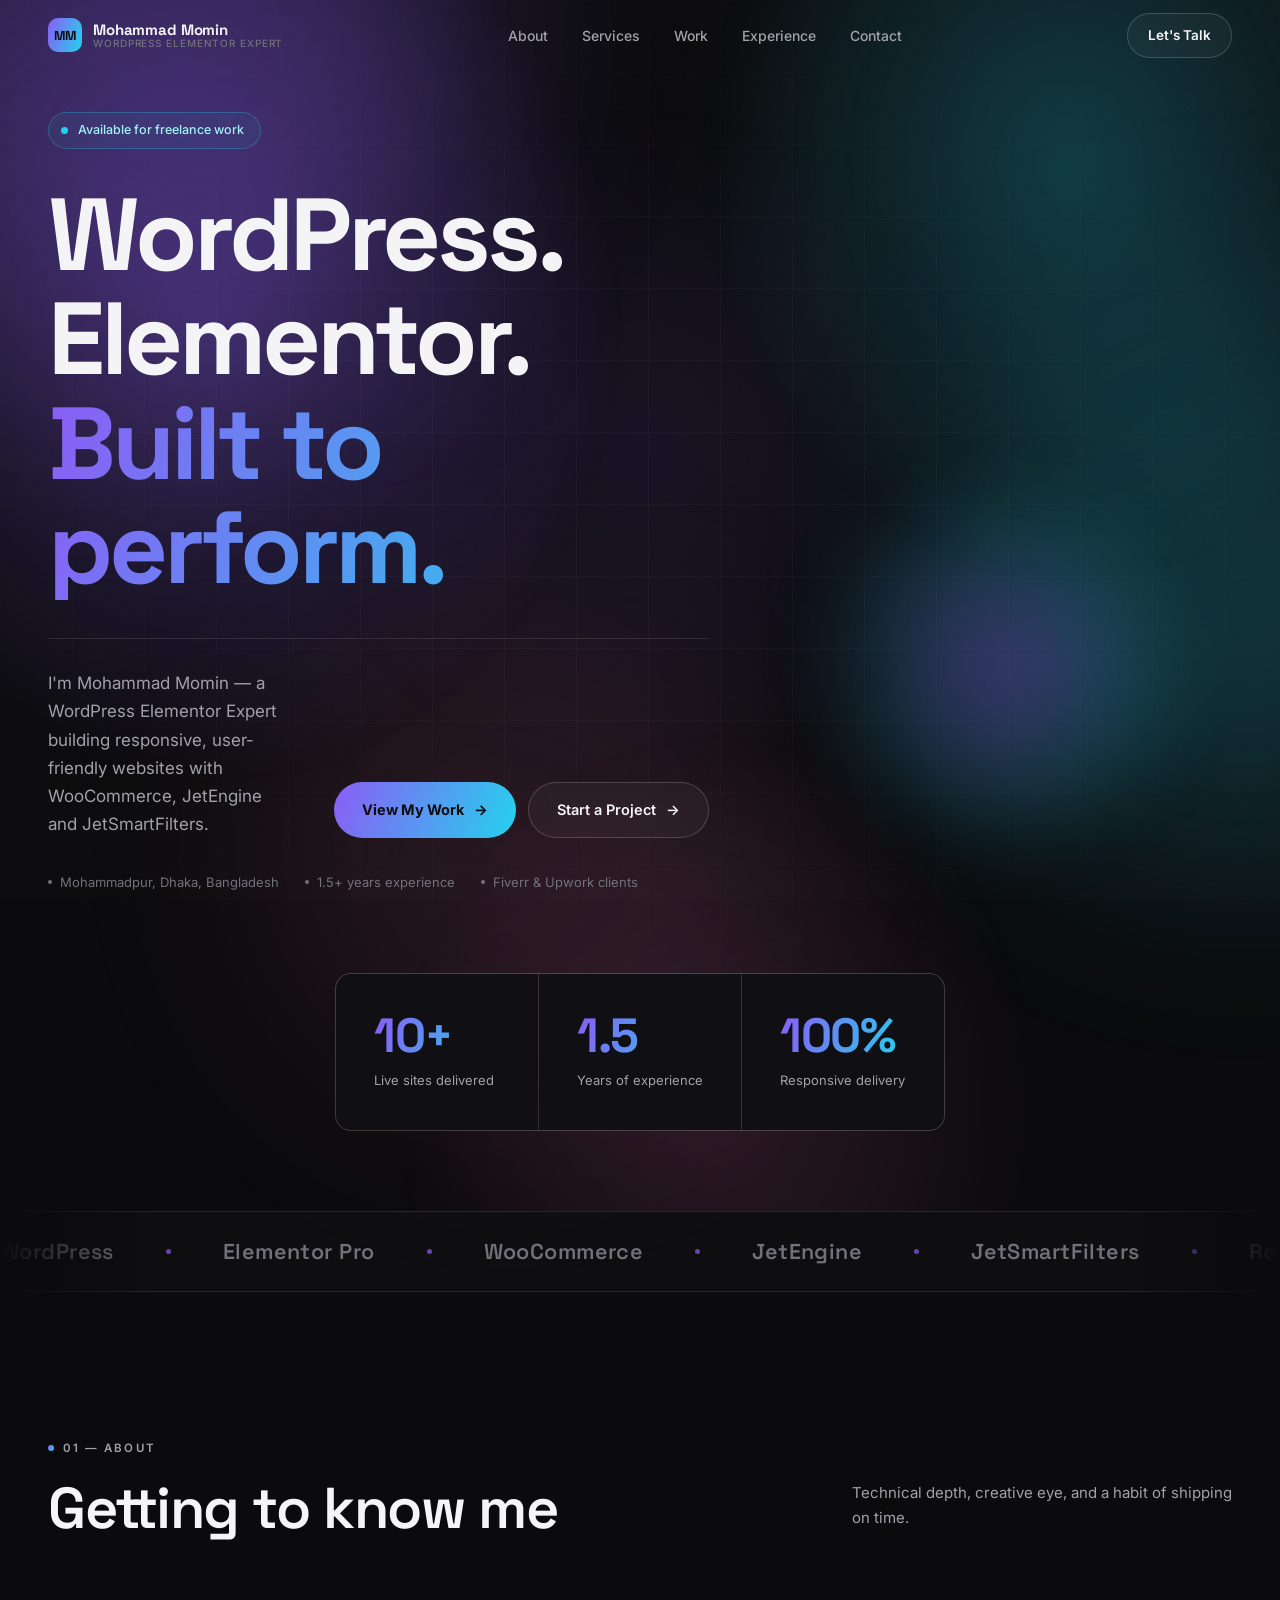
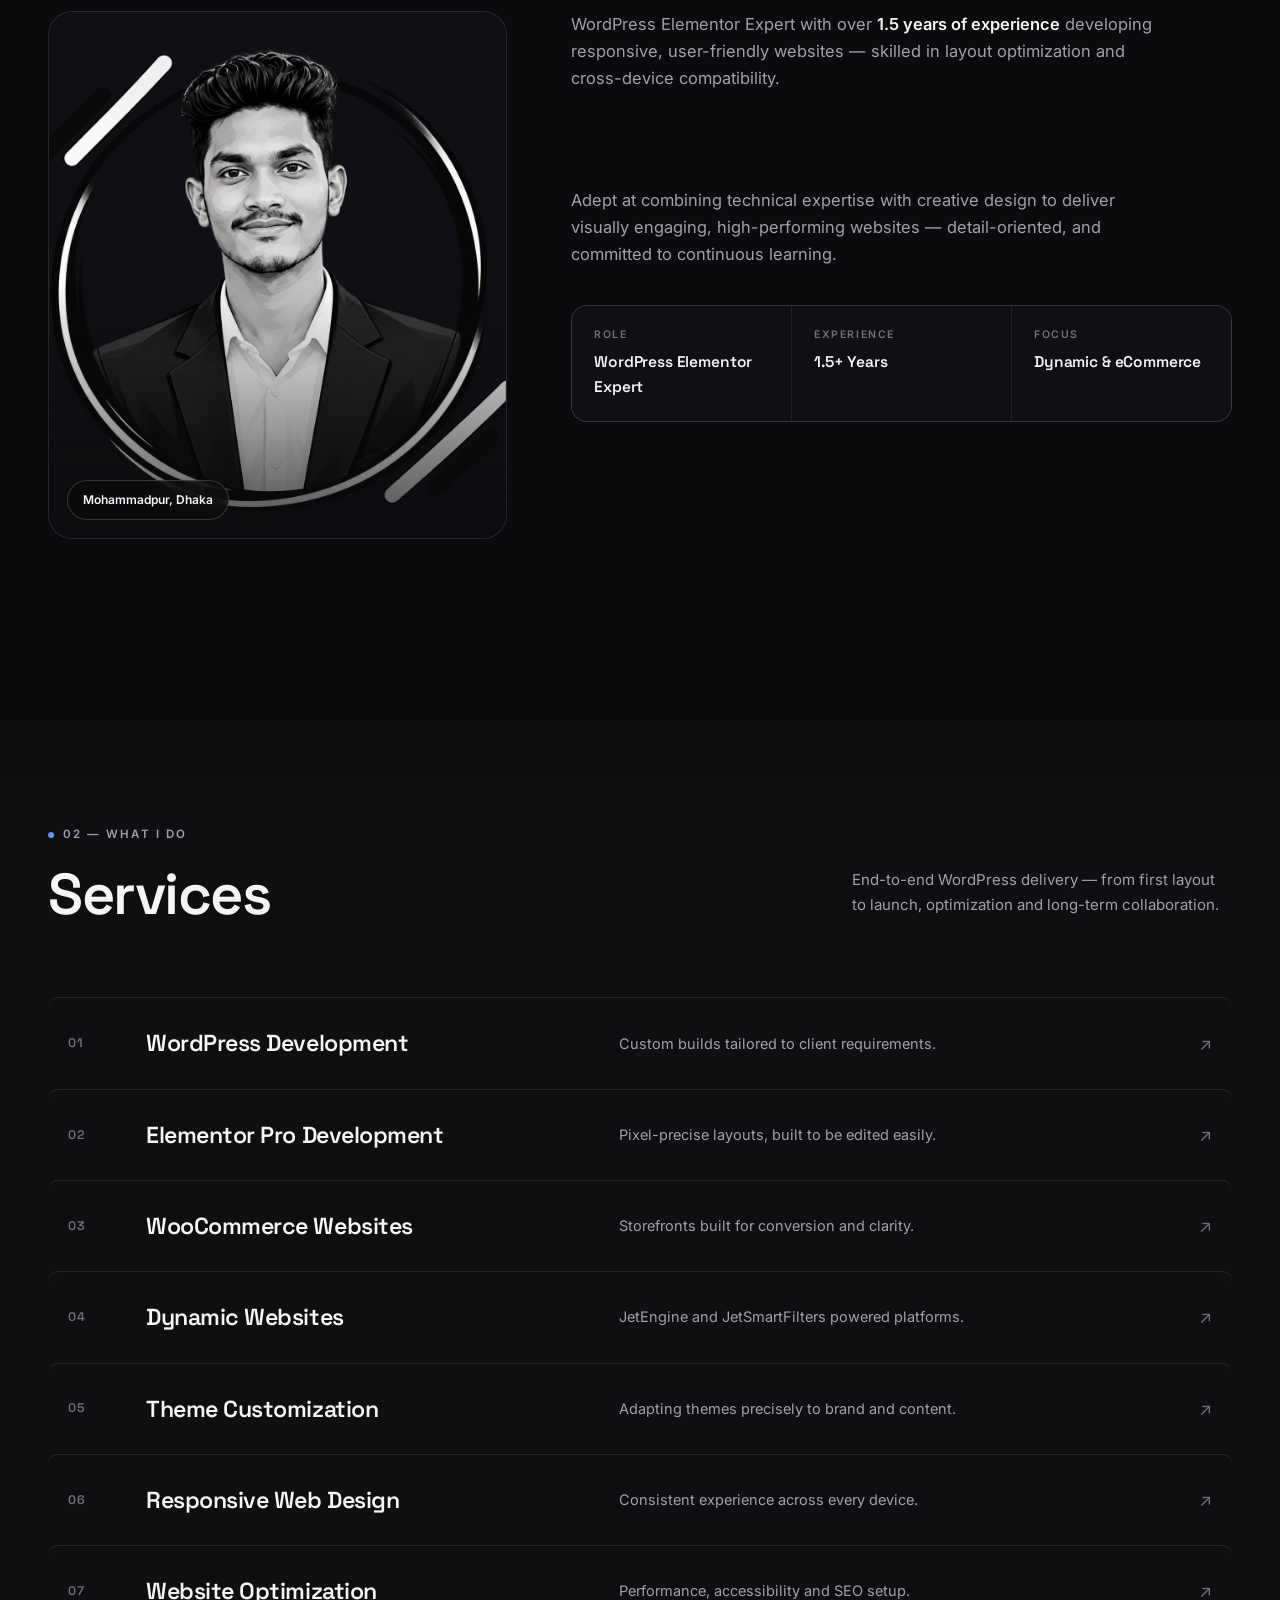
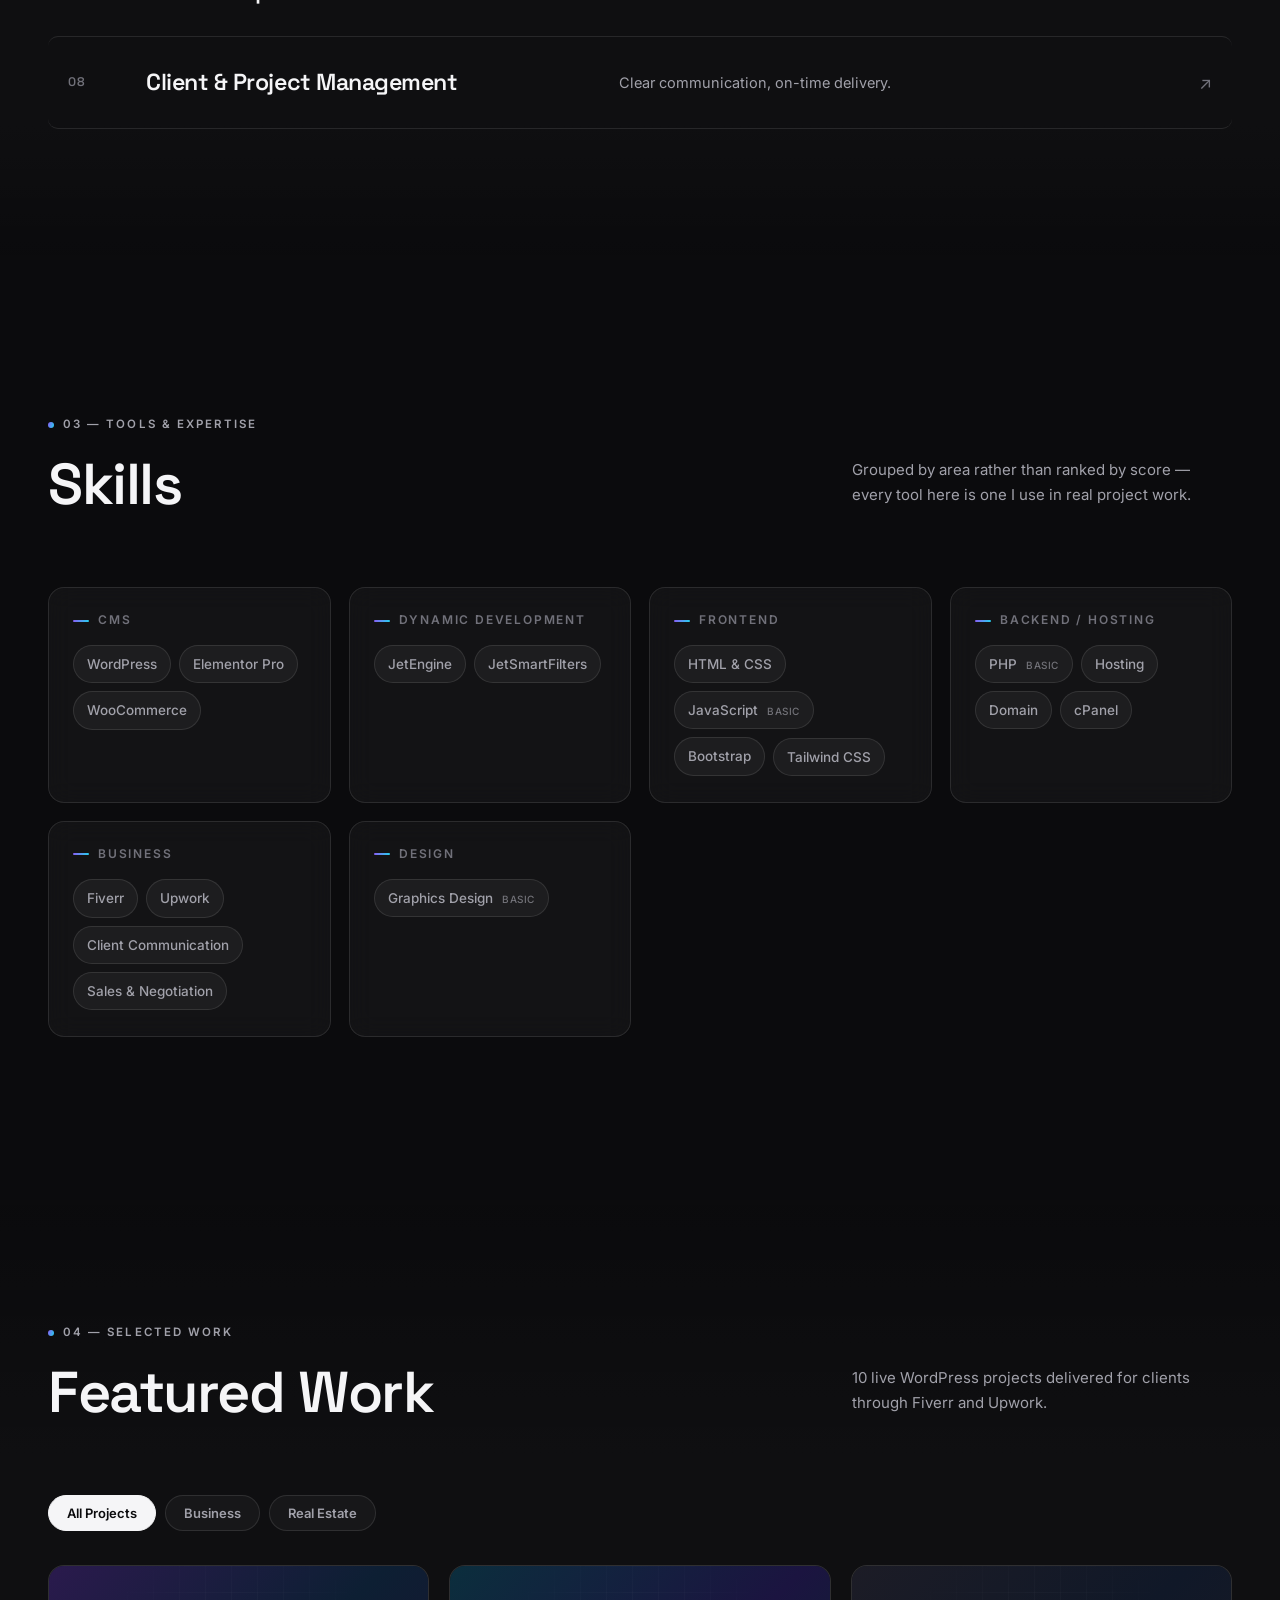
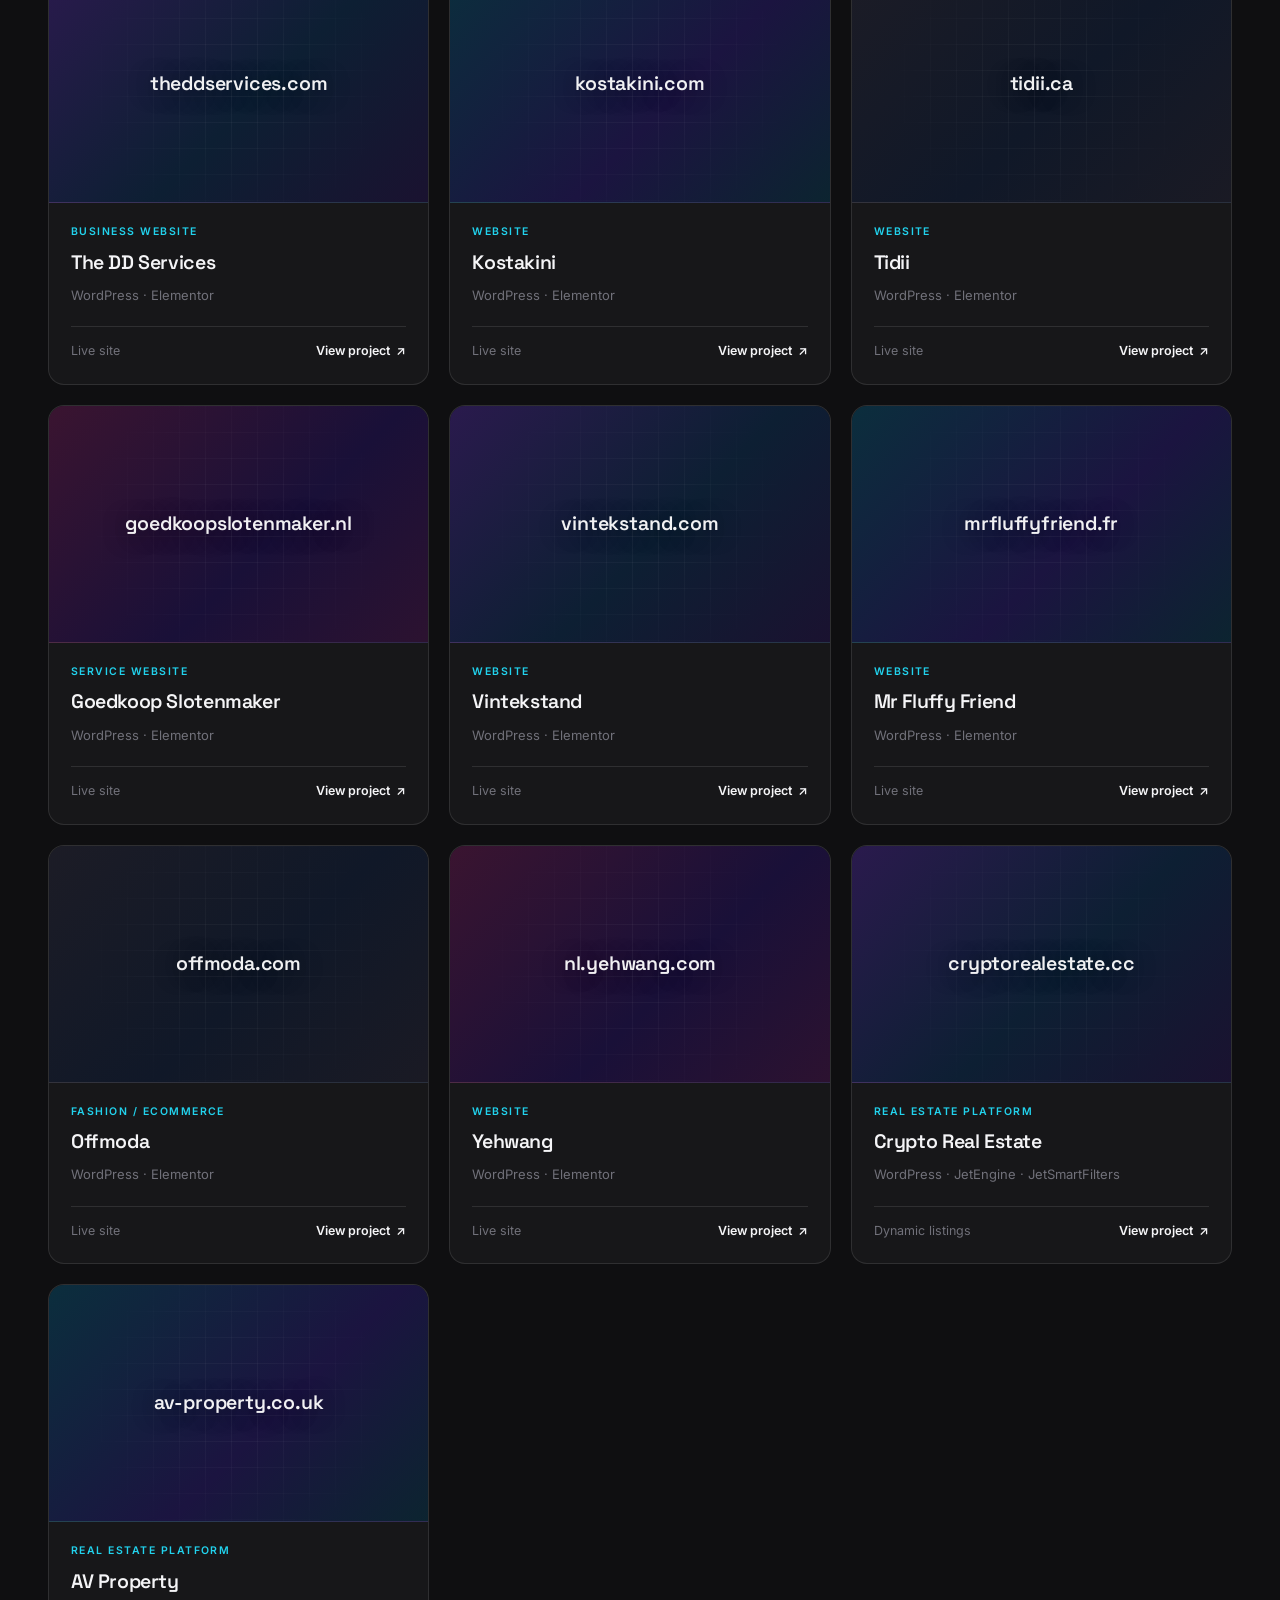
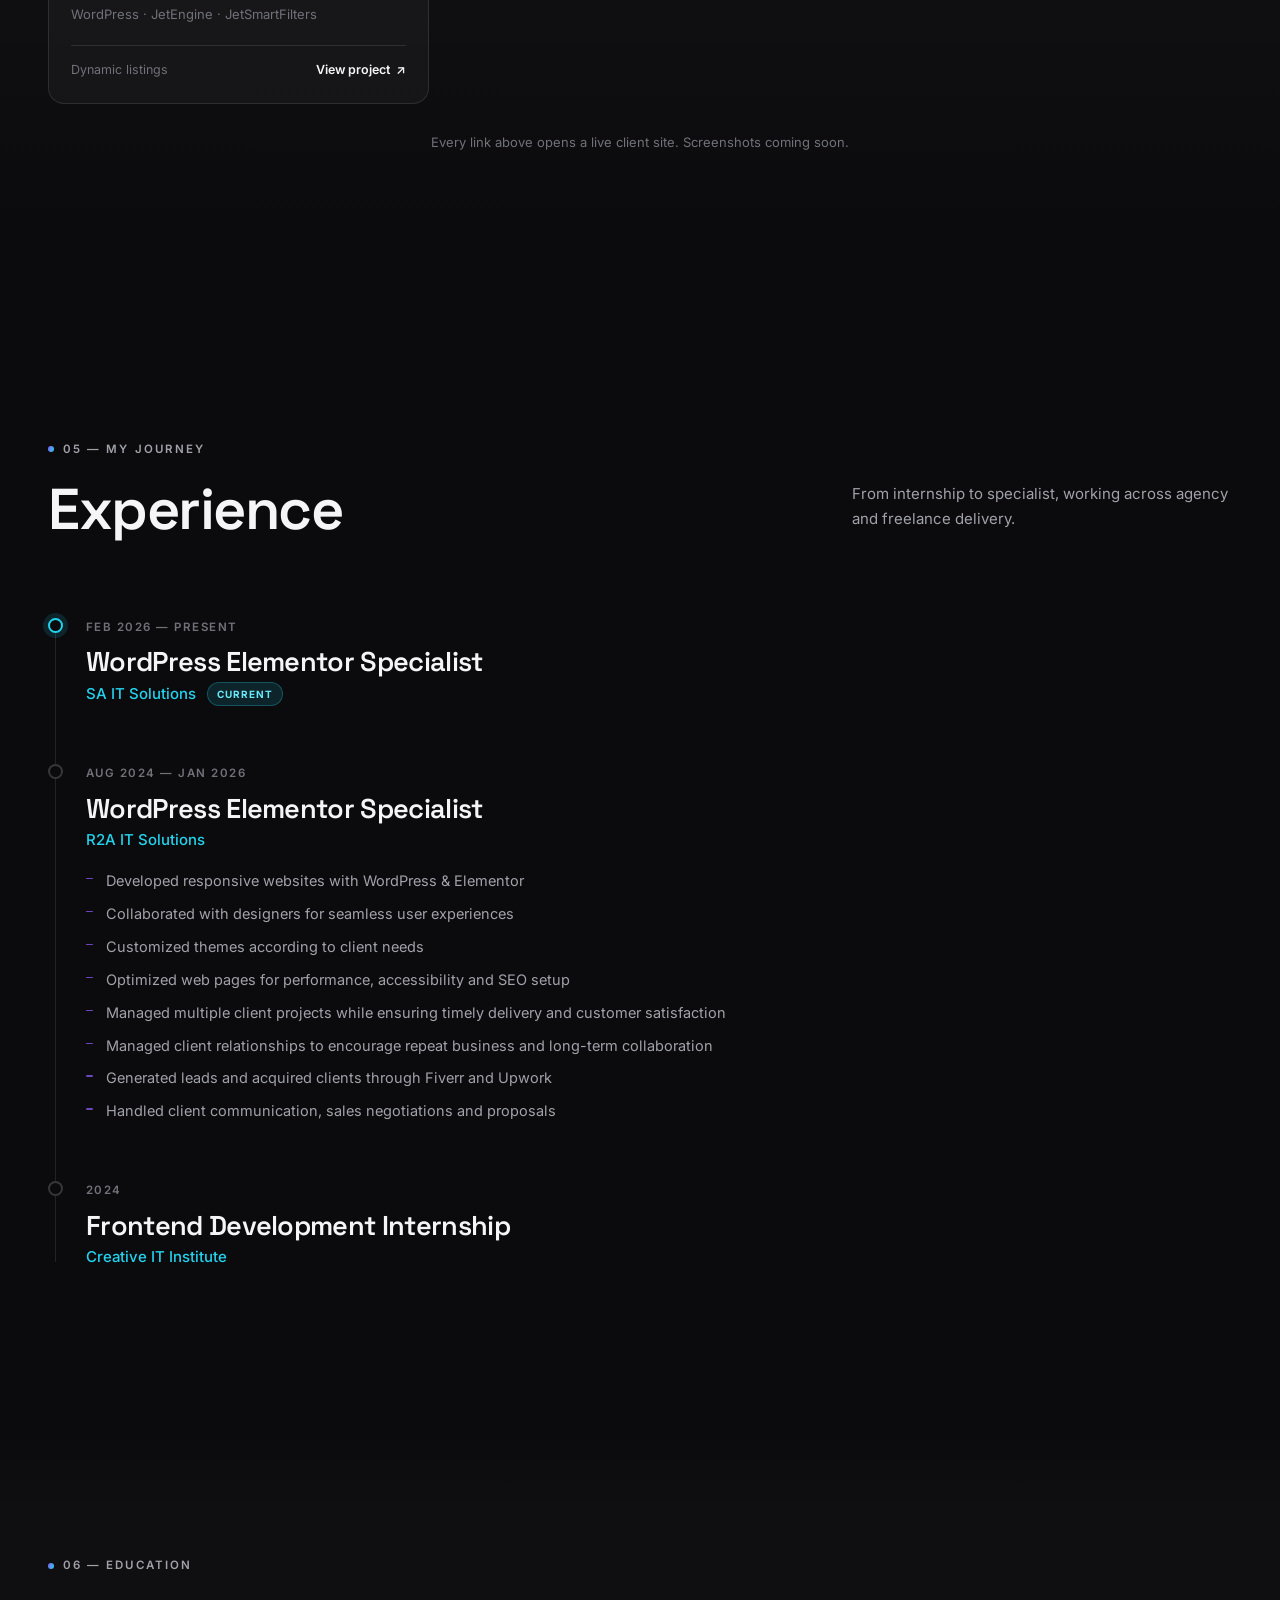
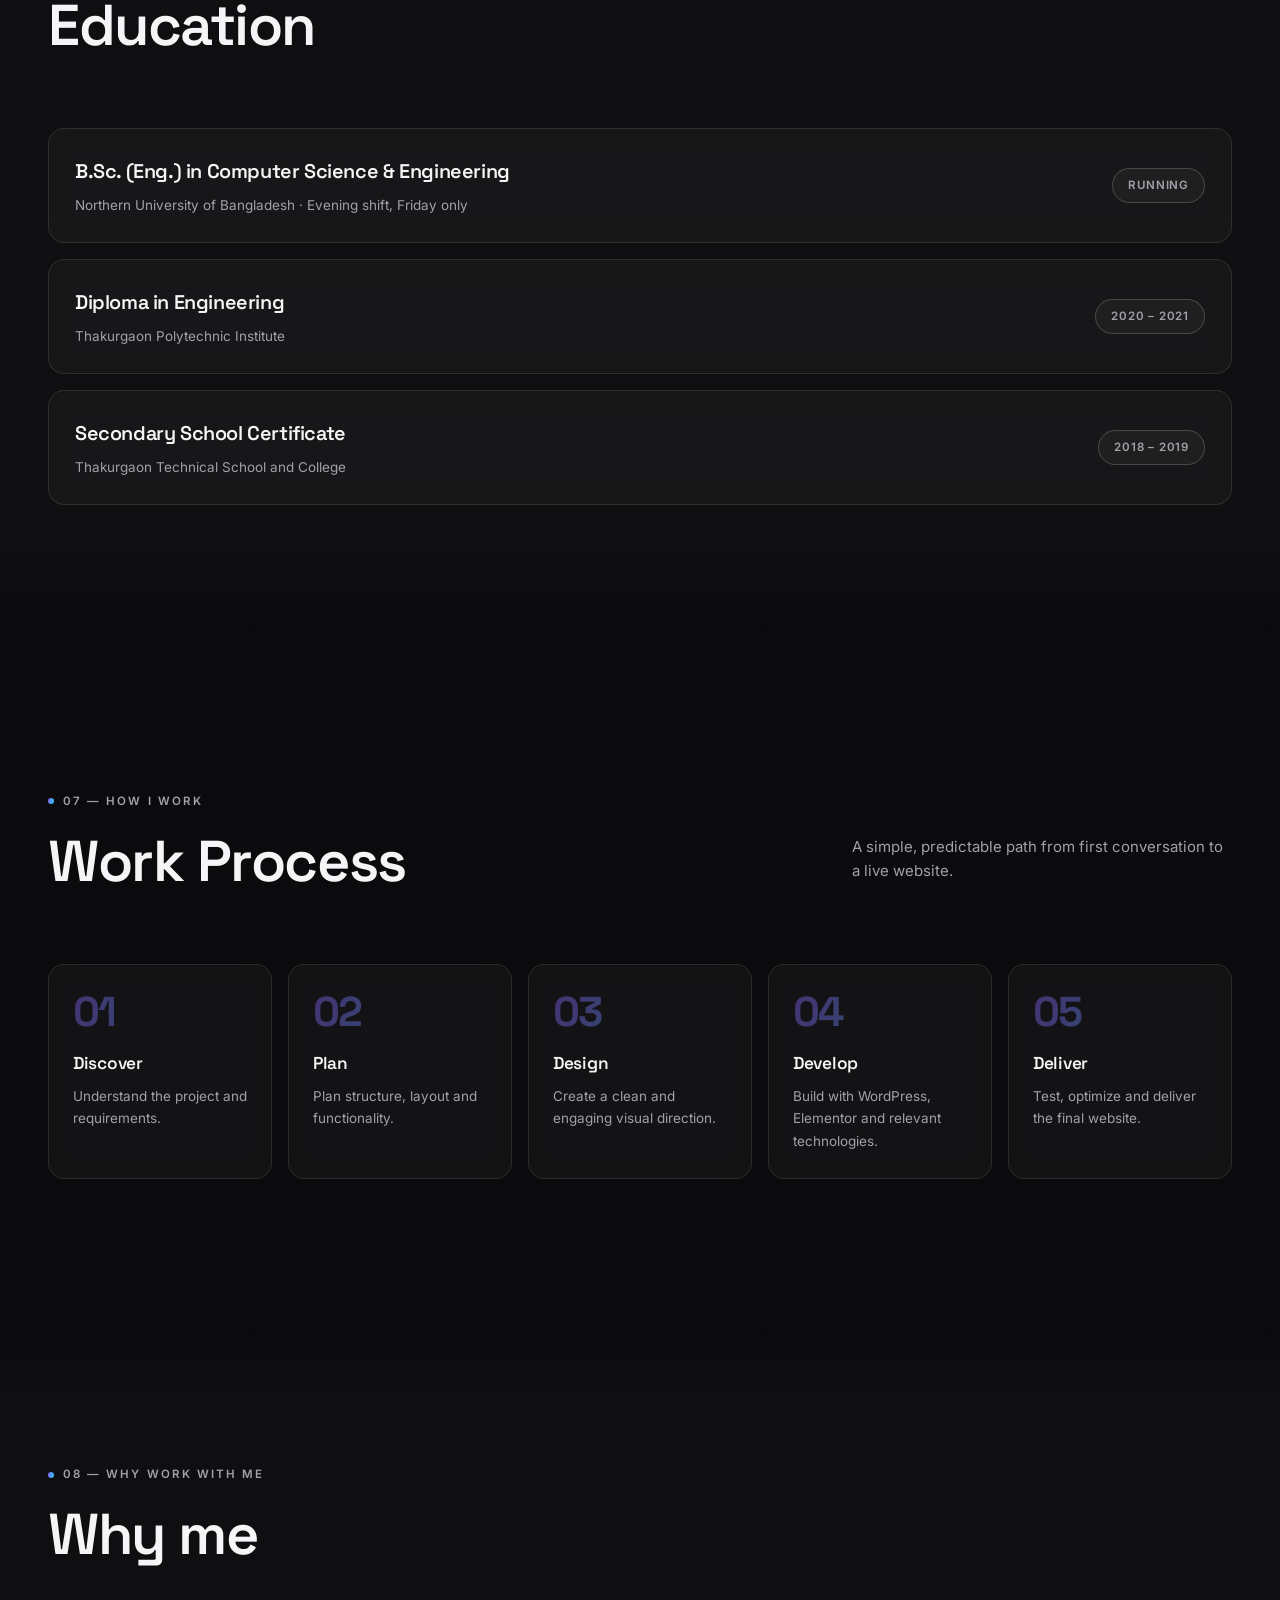
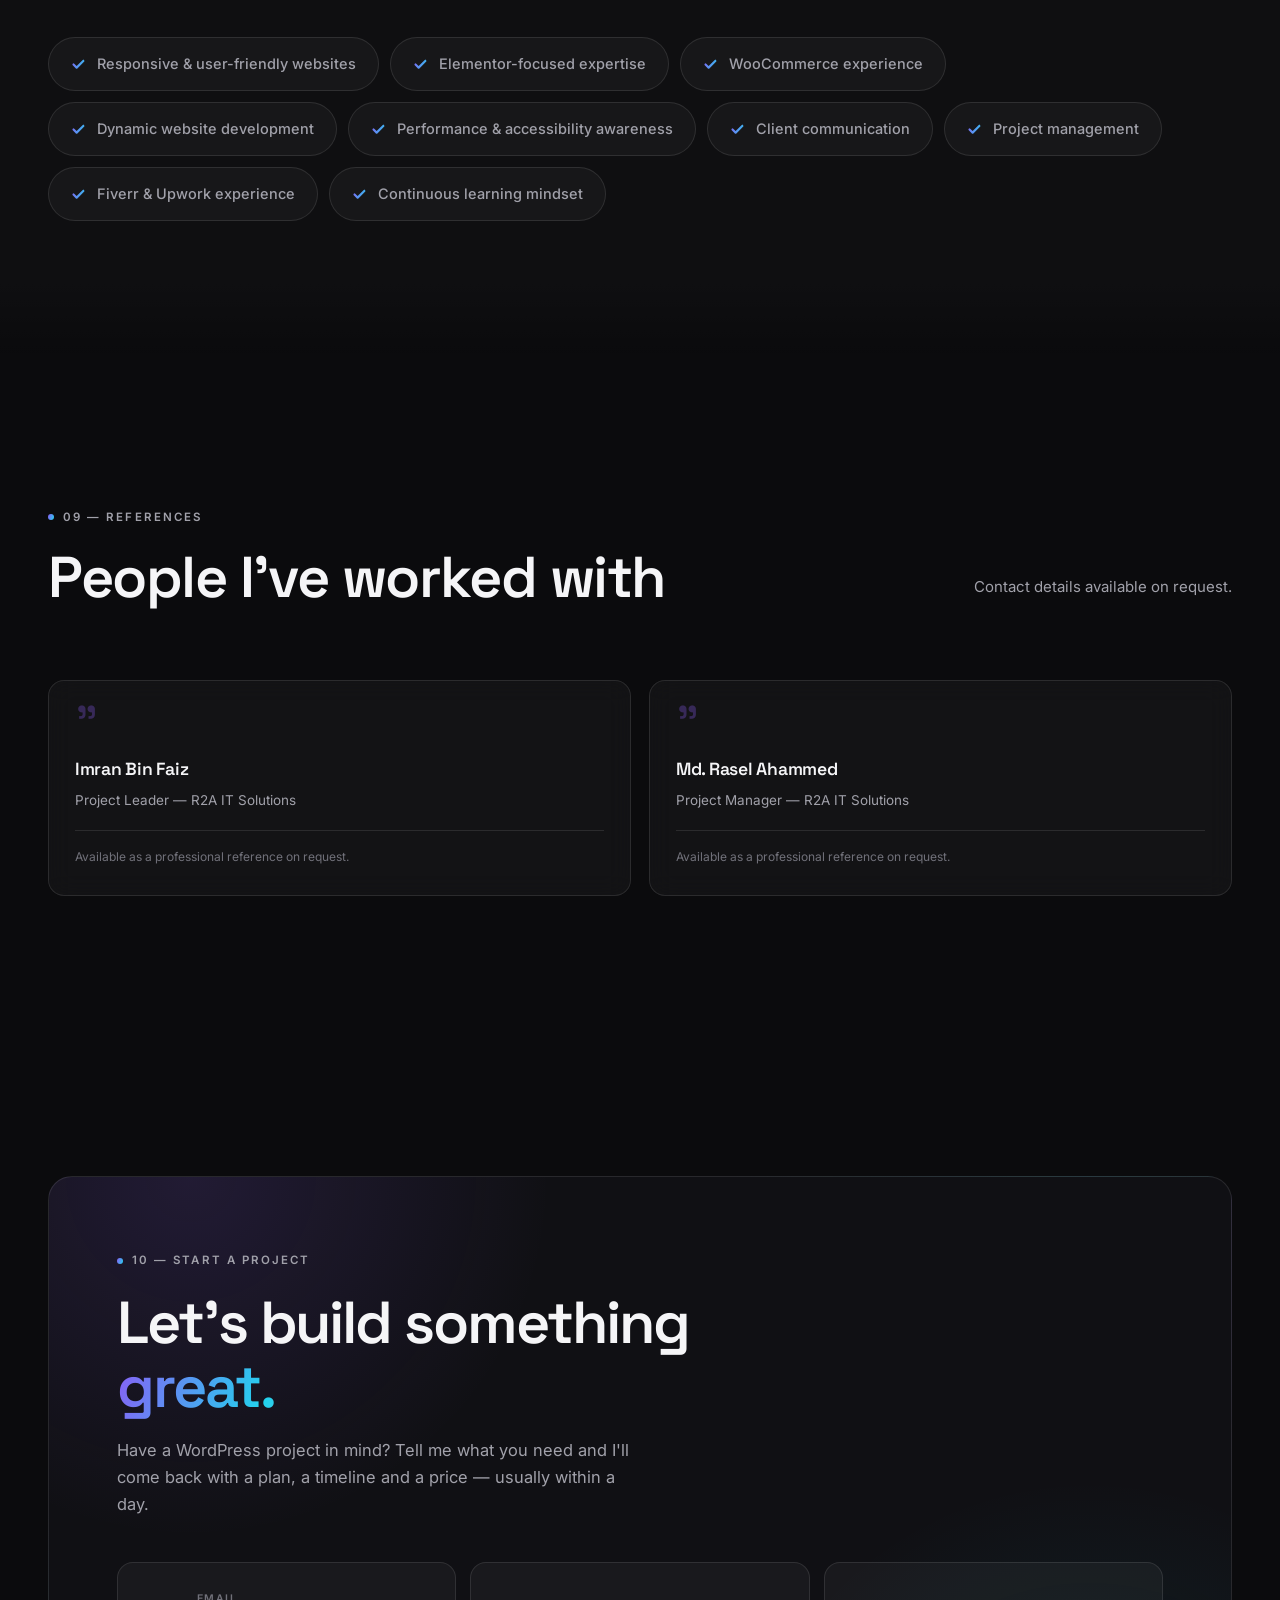
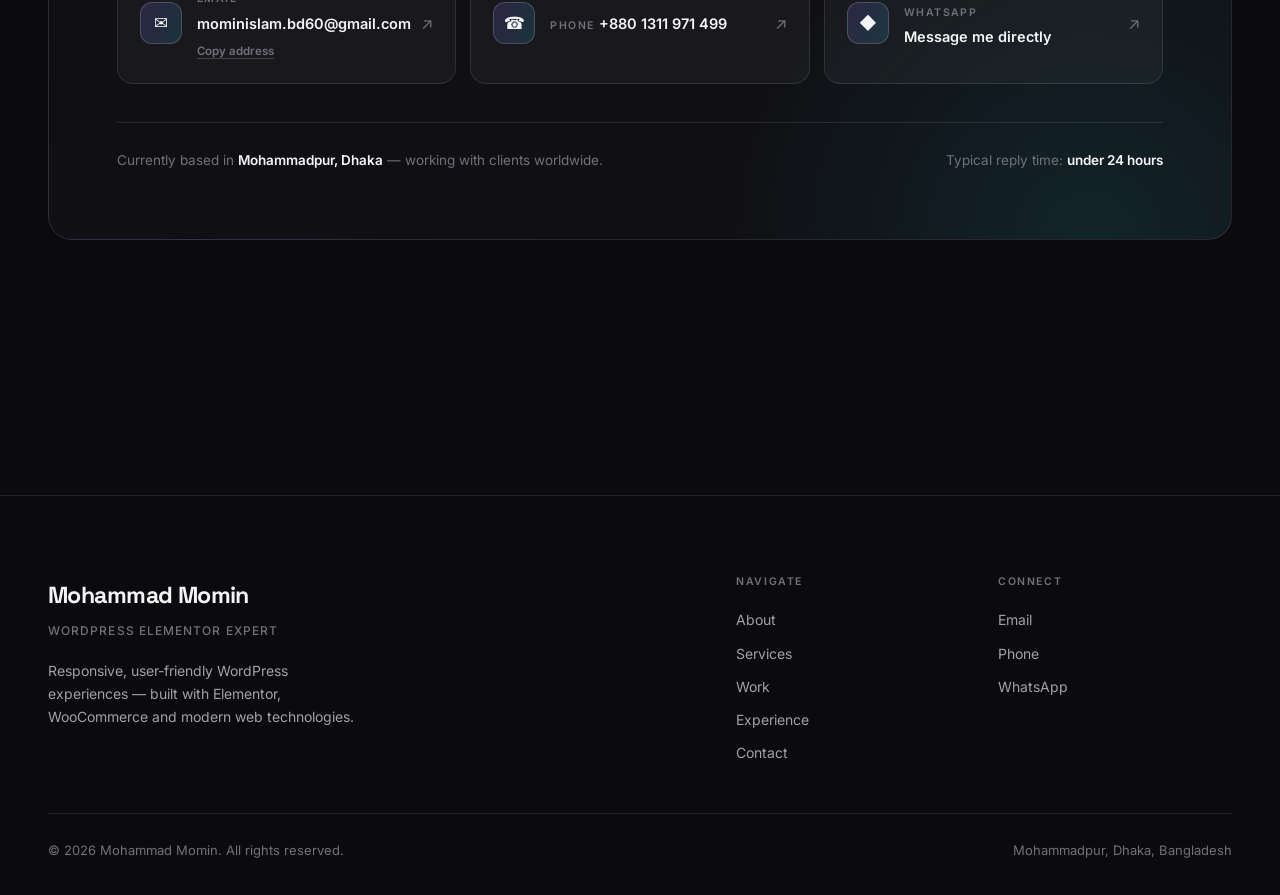
==== index.html @ e199b29d "Rename file to index.html" ====
<!DOCTYPE html>
<html lang="en">
<head>
<meta charset="UTF-8">
<meta name="viewport" content="width=device-width, initial-scale=1.0">
<title>Mohammad Momin — WordPress Elementor Expert</title>
<meta name="description" content="Mohammad Momin — WordPress Elementor Expert based in Dhaka, Bangladesh. Responsive WordPress, WooCommerce and dynamic JetEngine platforms built to perform.">
<meta name="theme-color" content="#0b0b0d">

<meta property="og:type" content="website">
<meta property="og:title" content="Mohammad Momin — WordPress Elementor Expert">
<meta property="og:description" content="Responsive WordPress, WooCommerce and dynamic JetEngine websites built to perform.">

<link rel="preconnect" href="https://fonts.googleapis.com">
<link rel="preconnect" href="https://fonts.gstatic.com" crossorigin>
<link href="https://fonts.googleapis.com/css2?family=Space+Grotesk:wght@400;500;600;700&family=Inter:wght@400;500;600&display=swap" rel="stylesheet">

<style>
/* ============================================================
   TOKENS
   ============================================================ */
:root{
  --bg:#0b0b0d;
  --bg-2:#101014;
  --surface:rgba(255,255,255,0.035);
  --surface-2:rgba(255,255,255,0.06);
  --line:rgba(255,255,255,0.10);
  --line-2:rgba(255,255,255,0.18);
  --fg:#f5f5f7;
  --fg-dim:#a1a1aa;
  --fg-dim-2:#71717a;

  --accent-1:#8b5cf6;
  --accent-2:#22d3ee;
  --accent-3:#f472b6;
  --grad:linear-gradient(110deg,var(--accent-1),var(--accent-2));
  --grad-soft:linear-gradient(110deg,rgba(139,92,246,.18),rgba(34,211,238,.14));

  --head:'Space Grotesk',system-ui,sans-serif;
  --body:'Inter',system-ui,sans-serif;

  --ease:cubic-bezier(.22,1,.36,1);
  --ease-out:cubic-bezier(.16,1,.3,1);
  --nav-h:72px;
  --r-sm:10px;
  --r-md:16px;
  --r-lg:24px;
  --r-pill:999px;
}

/* ============================================================
   RESET
   ============================================================ */
*{margin:0;padding:0;box-sizing:border-box;}
html{scroll-behavior:smooth;-webkit-text-size-adjust:100%;}
html,body{background:var(--bg);color:var(--fg);}
body{
  font-family:var(--body);
  font-size:16px;
  line-height:1.65;
  -webkit-font-smoothing:antialiased;
  -moz-osx-font-smoothing:grayscale;
  overflow-x:hidden;
}
body.no-scroll{overflow:hidden;}
img{max-width:100%;display:block;}
a{color:inherit;text-decoration:none;}
button{font-family:inherit;cursor:pointer;border:none;background:none;color:inherit;font-size:inherit;}
ul{list-style:none;}
section{position:relative;}
::selection{background:var(--accent-1);color:#fff;}

/* Scrollbar */
::-webkit-scrollbar{width:10px;}
::-webkit-scrollbar-track{background:var(--bg);}
::-webkit-scrollbar-thumb{background:rgba(255,255,255,.14);border-radius:99px;border:2px solid var(--bg);}
::-webkit-scrollbar-thumb:hover{background:rgba(255,255,255,.26);}

.wrap{max-width:1400px;margin:0 auto;padding:0 clamp(20px,5vw,48px);}

:focus-visible{outline:2px solid var(--accent-2);outline-offset:3px;border-radius:4px;}

.skip-link{
  position:absolute;left:-9999px;top:0;z-index:10000;
  background:var(--fg);color:var(--bg);padding:12px 20px;border-radius:0 0 var(--r-sm) 0;
  font-weight:600;font-size:14px;
}
.skip-link:focus{left:0;}

/* ============================================================
   BACKDROP FX
   ============================================================ */
.grain{
  position:fixed;inset:0;pointer-events:none;z-index:9998;opacity:.028;
  background-image:url("data:image/svg+xml,%3Csvg xmlns='http://www.w3.org/2000/svg' width='140' height='140'%3E%3Cfilter id='n'%3E%3CfeTurbulence type='fractalNoise' baseFrequency='0.85' numOctaves='3' stitchTiles='stitch'/%3E%3C/filter%3E%3Crect width='100%25' height='100%25' filter='url(%23n)'/%3E%3C/svg%3E");
}
.orb{
  position:fixed;border-radius:50%;pointer-events:none;z-index:0;
  filter:blur(120px);opacity:.30;
}
.orb-a{width:620px;height:620px;background:var(--accent-1);top:-260px;left:-160px;}
.orb-b{width:520px;height:520px;background:var(--accent-2);top:36%;right:-220px;opacity:.20;}
.orb-c{width:460px;height:460px;background:var(--accent-3);bottom:-180px;left:22%;opacity:.13;}

.spotlight{
  position:fixed;inset:0;pointer-events:none;z-index:1;opacity:0;
  transition:opacity .6s ease;
  background:radial-gradient(560px circle at var(--mx,50%) var(--my,50%),rgba(139,92,246,.10),transparent 62%);
}
@media (hover:hover) and (pointer:fine){ .spotlight{opacity:1;} }

main,header,footer{position:relative;z-index:2;}

.scroll-progress{
  position:fixed;top:0;left:0;height:2px;width:0;z-index:9999;
  background:var(--grad);box-shadow:0 0 14px rgba(139,92,246,.7);
  transition:width .1s linear;
}

/* ============================================================
   TYPE
   ============================================================ */
h1,h2,h3,h4,h5{font-family:var(--head);font-weight:600;line-height:1.08;letter-spacing:-.025em;}

.eyebrow{
  font-family:var(--body);font-size:11.5px;font-weight:600;
  letter-spacing:.18em;text-transform:uppercase;color:var(--fg-dim);
  display:inline-flex;align-items:center;gap:9px;
}
.eyebrow::before{
  content:'';width:6px;height:6px;border-radius:50%;
  background:var(--grad);flex:none;
}
.eyebrow.plain::before{display:none;}

.grad-text{
  background:linear-gradient(110deg,var(--accent-1),var(--accent-2),var(--accent-3),var(--accent-1));
  background-size:300% 100%;
  -webkit-background-clip:text;background-clip:text;
  -webkit-text-fill-color:transparent;color:transparent;
  animation:gradFlow 6s ease-in-out infinite;
}
@keyframes gradFlow{
  0%{background-position:0% 50%;}
  50%{background-position:100% 50%;}
  100%{background-position:0% 50%;}
}

.section-title{
  font-size:clamp(2rem,5.2vw,3.6rem);
  margin-top:18px;
}

.section{padding:clamp(80px,11vw,140px) 0;}
.section-alt{background:linear-gradient(180deg,transparent,rgba(255,255,255,.018) 12%,rgba(255,255,255,.018) 88%,transparent);}

.sec-head{
  display:flex;justify-content:space-between;align-items:flex-end;
  gap:40px;flex-wrap:wrap;margin-bottom:clamp(44px,6vw,72px);
}
.sec-head p{
  max-width:380px;color:var(--fg-dim);font-size:15px;
  padding-bottom:8px;
}

/* ============================================================
   REVEAL
   ============================================================ */
.reveal{opacity:0;transform:translateY(26px);transition:opacity .85s var(--ease),transform .85s var(--ease);}
.reveal.in{opacity:1;transform:none;}

/* ============================================================
   BUTTONS
   ============================================================ */
.btn{
  display:inline-flex;align-items:center;gap:10px;
  padding:15px 28px;border-radius:var(--r-pill);
  font-size:14.5px;font-weight:600;font-family:var(--body);
  position:relative;overflow:hidden;
  transition:transform .35s var(--ease),box-shadow .35s var(--ease),background .35s ease,border-color .35s ease;
  white-space:nowrap;
}
.btn .arrow{transition:transform .35s var(--ease);display:inline-block;}
.btn:hover .arrow{transform:translateX(4px);}

.btn-solid{background:var(--grad);color:#0b0b0d;font-weight:700;}
.btn-solid::after{
  content:'';position:absolute;inset:0;border-radius:inherit;
  background:linear-gradient(110deg,transparent,rgba(255,255,255,.55),transparent);
  transform:translateX(-120%);
}
.btn-solid:hover{transform:translateY(-2px);box-shadow:0 12px 34px -8px rgba(139,92,246,.6);}
.btn-solid:hover::after{transition:transform .75s var(--ease);transform:translateX(120%);}

.btn-ghost{
  border:1px solid var(--line-2);color:var(--fg);
  background:var(--surface);backdrop-filter:blur(10px);
}
.btn-ghost:hover{transform:translateY(-2px);border-color:rgba(255,255,255,.4);background:var(--surface-2);}

/* ============================================================
   NAV
   ============================================================ */
.site-nav{
  position:fixed;top:0;left:0;right:0;z-index:900;
  height:var(--nav-h);
  display:flex;align-items:center;
  transition:background .45s ease,border-color .45s ease,backdrop-filter .45s ease;
  border-bottom:1px solid transparent;
}
.site-nav.scrolled{
  background:rgba(11,11,13,.78);
  backdrop-filter:blur(18px) saturate(160%);
  -webkit-backdrop-filter:blur(18px) saturate(160%);
  border-bottom-color:var(--line);
}
.nav-inner{display:flex;align-items:center;justify-content:space-between;gap:24px;width:100%;}

.logo{display:flex;align-items:center;gap:11px;font-family:var(--head);font-weight:700;font-size:15px;letter-spacing:-.01em;}
.logo-mark{
  width:34px;height:34px;border-radius:10px;flex:none;
  background:var(--grad);color:#0b0b0d;
  display:grid;place-items:center;
  font-size:13px;font-weight:700;letter-spacing:.02em;
}
.logo-text{display:flex;flex-direction:column;line-height:1.15;}
.logo-text small{font-family:var(--body);font-size:10px;font-weight:500;color:var(--fg-dim-2);letter-spacing:.09em;text-transform:uppercase;}

.primary-links{display:flex;align-items:center;gap:34px;}
.primary-links a{
  font-size:14px;font-weight:500;color:var(--fg-dim);
  position:relative;padding:6px 0;transition:color .3s ease;
}
.primary-links a::after{
  content:'';position:absolute;left:0;bottom:0;height:1px;width:0;
  background:var(--grad);transition:width .35s var(--ease);
}
.primary-links a:hover,.primary-links a.active{color:var(--fg);}
.primary-links a:hover::after,.primary-links a.active::after{width:100%;}

.nav-right{display:flex;align-items:center;gap:14px;}
.nav-cta{
  padding:10px 20px;border-radius:var(--r-pill);
  border:1px solid var(--line-2);font-size:13.5px;font-weight:600;
  background:var(--surface);transition:all .3s var(--ease);
}
.nav-cta:hover{background:var(--fg);color:var(--bg);border-color:var(--fg);}

.burger{
  display:none;width:42px;height:42px;border-radius:11px;
  border:1px solid var(--line);background:var(--surface);
  place-items:center;gap:5px;flex-direction:column;justify-content:center;
}
.burger span{display:block;width:17px;height:1.5px;background:var(--fg);border-radius:2px;transition:transform .35s var(--ease),opacity .25s ease;}
.burger[aria-expanded="true"] span:nth-child(1){transform:translateY(6.5px) rotate(45deg);}
.burger[aria-expanded="true"] span:nth-child(2){opacity:0;}
.burger[aria-expanded="true"] span:nth-child(3){transform:translateY(-6.5px) rotate(-45deg);}

/* Mobile menu */
.mobile-menu{
  position:fixed;inset:0;z-index:899;
  background:rgba(9,9,11,.97);
  backdrop-filter:blur(22px);-webkit-backdrop-filter:blur(22px);
  display:flex;flex-direction:column;justify-content:center;
  padding:0 clamp(24px,8vw,60px);
  opacity:0;visibility:hidden;transition:opacity .45s var(--ease),visibility .45s;
}
.mobile-menu.open{opacity:1;visibility:visible;}
.mobile-menu a{
  font-family:var(--head);font-size:clamp(1.9rem,8vw,2.9rem);font-weight:600;
  padding:13px 0;border-bottom:1px solid var(--line);color:var(--fg-dim);
  display:flex;justify-content:space-between;align-items:center;
  opacity:0;transform:translateY(18px);
  transition:color .3s ease,opacity .5s var(--ease),transform .5s var(--ease);
}
.mobile-menu.open a{opacity:1;transform:none;}
.mobile-menu.open a:nth-child(2){transition-delay:.06s;}
.mobile-menu.open a:nth-child(3){transition-delay:.10s;}
.mobile-menu.open a:nth-child(4){transition-delay:.14s;}
.mobile-menu.open a:nth-child(5){transition-delay:.18s;}
.mobile-menu.open a:nth-child(6){transition-delay:.22s;}
.mobile-menu.open a:nth-child(7){transition-delay:.26s;}
.mobile-menu a:hover{color:var(--fg);}
.mobile-menu a span{font-size:12px;color:var(--fg-dim-2);font-family:var(--body);font-weight:500;}
.mm-foot{
  margin-top:40px;font-size:13px;color:var(--fg-dim-2);
  display:flex;flex-direction:column;gap:6px;
}
.mm-foot a{font-family:var(--body);font-size:13px;border:none;padding:0;color:var(--fg-dim);display:inline;}

/* ============================================================
   HERO
   ============================================================ */
.hero{
  min-height:100svh;display:flex;flex-direction:column;justify-content:center;
  padding-top:calc(var(--nav-h) + 40px);padding-bottom:80px;
  overflow:hidden;
}
.hero-grid-lines{
  position:absolute;inset:0;pointer-events:none;z-index:-1;
  background-image:linear-gradient(rgba(255,255,255,.028) 1px,transparent 1px),
                   linear-gradient(90deg,rgba(255,255,255,.028) 1px,transparent 1px);
  background-size:72px 72px;
  mask-image:radial-gradient(ellipse 80% 60% at 50% 40%,#000 30%,transparent 78%);
  -webkit-mask-image:radial-gradient(ellipse 80% 60% at 50% 40%,#000 30%,transparent 78%);
  animation:gridDrift 22s linear infinite;
}
@keyframes gridDrift{
  0%{background-position:0 0,0 0;}
  100%{background-position:72px 72px,72px 72px;}
}

.hero-aurora{
  position:absolute;inset:-10% -10% auto -10%;height:130%;
  pointer-events:none;z-index:-1;
  background:
    radial-gradient(38% 42% at 22% 28%,rgba(139,92,246,.32),transparent 70%),
    radial-gradient(34% 38% at 78% 18%,rgba(34,211,238,.24),transparent 70%),
    radial-gradient(30% 34% at 55% 78%,rgba(244,114,182,.14),transparent 70%);
  filter:blur(10px);
  animation:auroraShift 16s ease-in-out infinite;
}
@keyframes auroraShift{
  0%,100%{transform:translate3d(0,0,0) scale(1);}
  33%{transform:translate3d(-2%,3%,0) scale(1.06);}
  66%{transform:translate3d(2%,-2%,0) scale(0.97);}
}

.hero-badge{
  display:inline-flex;align-items:center;gap:10px;
  padding:7px 16px 7px 12px;border-radius:var(--r-pill);
  border:1px solid rgba(34,211,238,.28);
  background:rgba(34,211,238,.06);
  font-size:12.5px;font-weight:500;color:#a5f3fc;
  margin-bottom:34px;
  animation:badgeFloat 4.2s ease-in-out infinite;
}
@keyframes badgeFloat{
  0%,100%{transform:translateY(0);}
  50%{transform:translateY(-5px);}
}

.hero-inner{
  display:grid;
  grid-template-columns:minmax(0,1.18fr) minmax(0,.82fr);
  gap:clamp(28px,5vw,64px);
  align-items:center;
}

.hero-visual{
  position:relative;display:flex;justify-content:center;align-items:flex-end;
  height:100%;min-height:480px;
}
.hero-visual-glow{
  position:absolute;left:50%;bottom:6%;width:78%;aspect-ratio:1/1;
  transform:translateX(-50%);border-radius:50%;
  background:radial-gradient(circle,rgba(139,92,246,.38),rgba(34,211,238,.14) 55%,transparent 72%);
  filter:blur(38px);z-index:0;
  animation:glowPulse 3.6s ease-in-out infinite;
}
@keyframes glowPulse{
  0%,100%{opacity:.75;transform:translateX(-50%) scale(1);}
  50%{opacity:1;transform:translateX(-50%) scale(1.06);}
}

.hero-photo{
  position:relative;z-index:1;
  max-height:min(78vh,780px);width:auto;max-width:100%;
  object-fit:contain;
  filter:drop-shadow(0 30px 50px rgba(0,0,0,.55));
  transform-origin:50% 100%;
  animation:heroWalkIn 4s var(--ease-out) 1 both,
            heroIdle 3.2s ease-in-out 4s infinite;
}
@keyframes heroWalkIn{
  0%{transform:translateY(70px) scale(.5) translateX(-14px);opacity:0;filter:blur(10px) drop-shadow(0 10px 20px rgba(0,0,0,.3));}
  10%{opacity:1;}
  25%{transform:translateY(46px) scale(.63) translateX(12px);filter:blur(6px) drop-shadow(0 16px 28px rgba(0,0,0,.4));}
  40%{transform:translateY(30px) scale(.75) translateX(-9px);filter:blur(4px) drop-shadow(0 20px 34px rgba(0,0,0,.45));}
  55%{transform:translateY(17px) scale(.86) translateX(7px);filter:blur(2px) drop-shadow(0 24px 40px rgba(0,0,0,.5));}
  70%{transform:translateY(8px) scale(.94) translateX(-4px);filter:blur(1px) drop-shadow(0 28px 46px rgba(0,0,0,.52));}
  85%{transform:translateY(3px) scale(.98) translateX(2px);filter:blur(0) drop-shadow(0 30px 50px rgba(0,0,0,.55));}
  100%{transform:translateY(0) scale(1) translateX(0);opacity:1;filter:blur(0) drop-shadow(0 30px 50px rgba(0,0,0,.55));}
}
@keyframes heroIdle{
  0%,100%{transform:translateY(0) scale(1);}
  50%{transform:translateY(-8px) scale(1);}
}
@media (prefers-reduced-motion:reduce){
  .hero-photo{animation:none;opacity:1;}
}
.pulse{
  width:7px;height:7px;border-radius:50%;background:#22d3ee;flex:none;
  box-shadow:0 0 0 0 rgba(34,211,238,.65);
  animation:pulse 2.2s infinite;
}
@keyframes pulse{
  0%{box-shadow:0 0 0 0 rgba(34,211,238,.6);}
  70%{box-shadow:0 0 0 11px rgba(34,211,238,0);}
  100%{box-shadow:0 0 0 0 rgba(34,211,238,0);}
}

.hero h1{
  font-size:clamp(2.7rem,8.6vw,6.4rem);
  line-height:1.02;letter-spacing:-.04em;font-weight:700;
  margin-bottom:30px;
}
.hero h1 .line{display:block;overflow:hidden;}
.hero h1 .line > span{
  display:block;transform:translateY(105%);
  animation:lineUp 1.05s var(--ease-out) forwards;
}
.hero h1 .line:nth-child(2) > span{animation-delay:.10s;}
.hero h1 .line:nth-child(3) > span{animation-delay:.20s;}
@keyframes lineUp{to{transform:translateY(0);}}

.hero-sub{
  display:grid;grid-template-columns:minmax(0,1fr) auto;
  gap:40px;align-items:end;
  padding-top:30px;border-top:1px solid var(--line);
  margin-top:38px;
}
.hero-sub p{max-width:490px;color:var(--fg-dim);font-size:clamp(15px,1.5vw,17px);}
.hero-ctas{display:flex;gap:12px;flex-wrap:wrap;}

.hero-meta{
  display:flex;gap:26px;flex-wrap:wrap;
  margin-top:34px;font-size:13px;color:var(--fg-dim-2);
}
.hero-meta span{display:inline-flex;align-items:center;gap:8px;}
.hero-meta span::before{content:'';width:4px;height:4px;border-radius:50%;background:var(--fg-dim-2);}

/* Stats */
.stats{
  display:grid;grid-template-columns:repeat(3,1fr);
  gap:1px;background:var(--line);
  border:1px solid var(--line);border-radius:var(--r-md);
  overflow:hidden;margin-top:clamp(50px,7vw,80px);
}
.stat{
  background:var(--bg-2);padding:clamp(24px,3.4vw,38px);
  transition:background .4s ease;
}
.stat:hover{background:#15151a;}
.stat-num{
  font-family:var(--head);font-size:clamp(2rem,4.6vw,3rem);font-weight:700;
  line-height:1;letter-spacing:-.03em;
  background:var(--grad);-webkit-background-clip:text;background-clip:text;
  -webkit-text-fill-color:transparent;color:transparent;
}
.stat-label{font-size:13px;color:var(--fg-dim);margin-top:10px;}

/* ============================================================
   MARQUEE
   ============================================================ */
.marquee{
  border-top:1px solid var(--line);border-bottom:1px solid var(--line);
  padding:22px 0;overflow:hidden;
  background:rgba(255,255,255,.014);
  mask-image:linear-gradient(90deg,transparent,#000 12%,#000 88%,transparent);
  -webkit-mask-image:linear-gradient(90deg,transparent,#000 12%,#000 88%,transparent);
}
.marquee-track{
  display:flex;gap:52px;width:max-content;
  animation:scrollX 34s linear infinite;
}
.marquee:hover .marquee-track{animation-play-state:paused;}
.marquee-track span{
  font-family:var(--head);font-size:clamp(1rem,2vw,1.35rem);font-weight:600;
  letter-spacing:.02em;color:var(--fg-dim-2);white-space:nowrap;
  display:inline-flex;align-items:center;gap:52px;
  transition:color .3s ease;
}
.marquee-track span::after{content:'';width:5px;height:5px;border-radius:50%;background:var(--accent-1);opacity:.7;}
.marquee-track span:hover{color:var(--fg);}
@keyframes scrollX{to{transform:translateX(-50%);}}

/* ============================================================
   PANELS (glass cards)
   ============================================================ */
.panel{
  background:var(--surface);
  border:1px solid var(--line);
  border-radius:var(--r-md);
  backdrop-filter:blur(12px);-webkit-backdrop-filter:blur(12px);
  transition:border-color .4s ease,background .4s ease,transform .4s var(--ease);
}
.panel:hover{border-color:var(--line-2);background:var(--surface-2);}

/* ============================================================
   ABOUT
   ============================================================ */
.about-grid{
  display:grid;grid-template-columns:minmax(0,.82fr) minmax(0,1.18fr);
  gap:clamp(34px,5vw,72px);align-items:start;
}
.portrait{
  position:relative;border-radius:var(--r-lg);overflow:hidden;
  border:1px solid var(--line);background:var(--bg-2);
  aspect-ratio:4/4.6;
}
.portrait img{width:100%;height:100%;object-fit:cover;object-position:center 18%;opacity:0;}
.portrait.in img{animation:walkIn 4s var(--ease-out) 1 both;}
@keyframes walkIn{
  0%{transform:translateX(-160%) rotate(-4deg) scale(.92);opacity:0;}
  8%{opacity:1;}
  20%{transform:translateX(-118%) rotate(3deg) scale(.94);}
  35%{transform:translateX(-82%) rotate(-3deg) scale(.96);}
  50%{transform:translateX(-52%) rotate(3deg) scale(.97);}
  65%{transform:translateX(-28%) rotate(-2deg) scale(.98);}
  80%{transform:translateX(-10%) rotate(1.2deg) scale(.99);}
  92%{transform:translateX(-2%) rotate(-.5deg) scale(1);}
  100%{transform:translateX(0) rotate(0deg) scale(1);opacity:1;}
}
@media (prefers-reduced-motion:reduce){
  .portrait img{opacity:1;animation:none;}
}
.portrait::after{
  content:'';position:absolute;inset:0;
  background:linear-gradient(180deg,transparent 52%,rgba(11,11,13,.72));
}
.portrait-tag{
  position:absolute;left:18px;bottom:18px;z-index:2;
  padding:9px 15px;border-radius:var(--r-pill);
  background:rgba(11,11,13,.72);border:1px solid var(--line-2);
  backdrop-filter:blur(12px);-webkit-backdrop-filter:blur(12px);
  font-size:12px;font-weight:600;
}
.about-text > p{
  color:var(--fg-dim);font-size:clamp(15px,1.5vw,16.5px);
  margin-bottom:20px;max-width:60ch;
}
.about-text > p strong{color:var(--fg);font-weight:600;}

.about-meta{
  display:grid;grid-template-columns:repeat(auto-fit,minmax(150px,1fr));
  gap:1px;background:var(--line);
  border:1px solid var(--line);border-radius:var(--r-md);
  overflow:hidden;margin-top:36px;
}
.about-meta > div{background:var(--bg-2);padding:20px 22px;}
.m-label{font-size:10.5px;letter-spacing:.15em;text-transform:uppercase;color:var(--fg-dim-2);font-weight:600;}
.m-value{font-family:var(--head);font-size:15.5px;font-weight:600;margin-top:7px;letter-spacing:-.01em;}

/* ============================================================
   SERVICES
   ============================================================ */
.services{display:flex;flex-direction:column;}
.service{
  display:grid;grid-template-columns:56px minmax(0,1.05fr) minmax(0,1.25fr) 34px;
  gap:22px;align-items:center;
  padding:26px 20px;border-top:1px solid var(--line);
  border-radius:var(--r-sm);
  transition:background .4s ease,padding .4s var(--ease);
  cursor:default;
}
.service:last-child{border-bottom:1px solid var(--line);}
.service:hover{background:linear-gradient(90deg,rgba(139,92,246,.09),rgba(34,211,238,.045),transparent);}
.service-num{
  font-family:var(--head);font-size:12.5px;font-weight:600;
  color:var(--fg-dim-2);letter-spacing:.05em;
}
.service-name{
  font-family:var(--head);font-size:clamp(1.05rem,2.1vw,1.45rem);
  font-weight:600;letter-spacing:-.02em;
  transition:color .35s ease;
}
.service:hover .service-name{color:transparent;background:var(--grad);-webkit-background-clip:text;background-clip:text;-webkit-text-fill-color:transparent;}
.service-desc{font-size:14.5px;color:var(--fg-dim);}
.service-arrow{
  font-size:17px;color:var(--fg-dim-2);
  transition:transform .4s var(--ease),color .35s ease;
  justify-self:end;
}
.service:hover .service-arrow{transform:translate(4px,-4px);color:var(--accent-2);}

/* ============================================================
   SKILLS
   ============================================================ */
.skills-grid{
  display:grid;grid-template-columns:repeat(auto-fit,minmax(260px,1fr));
  gap:18px;
}
.skill{padding:26px 24px;}
.skill h4{
  font-size:12px;letter-spacing:.15em;text-transform:uppercase;
  color:var(--fg-dim-2);font-weight:600;font-family:var(--body);
  display:flex;align-items:center;gap:9px;margin-bottom:18px;
}
.skill h4::before{
  content:'';width:16px;height:2px;border-radius:2px;background:var(--grad);flex:none;
}
.skill ul{display:flex;flex-wrap:wrap;gap:8px;}
.skill li{
  font-size:13.5px;font-weight:500;
  padding:7px 13px;border-radius:var(--r-pill);
  background:rgba(255,255,255,.045);border:1px solid var(--line);
  color:var(--fg-dim);
  transition:all .3s ease;
}
.skill li:hover{color:var(--fg);border-color:var(--line-2);background:rgba(255,255,255,.09);}
.skill li small{
  font-size:10px;opacity:.65;margin-left:5px;
  text-transform:uppercase;letter-spacing:.06em;
}

/* ============================================================
   WORK
   ============================================================ */
.filters{display:flex;gap:9px;flex-wrap:wrap;margin-bottom:34px;}
.chip{
  padding:9px 18px;border-radius:var(--r-pill);
  border:1px solid var(--line);background:var(--surface);
  font-size:13px;font-weight:600;color:var(--fg-dim);
  transition:all .3s var(--ease);
}
.chip:hover{color:var(--fg);border-color:var(--line-2);}
.chip.active{background:var(--fg);color:var(--bg);border-color:var(--fg);}

.work-grid{
  display:grid;grid-template-columns:repeat(auto-fill,minmax(310px,1fr));
  gap:20px;
}
.proj{
  display:flex;flex-direction:column;
  border-radius:var(--r-md);overflow:hidden;
  border:1px solid var(--line);background:var(--surface);
  transition:transform .5s var(--ease),border-color .4s ease,box-shadow .5s var(--ease),opacity .4s ease;
  position:relative;
}
.proj::before{
  content:'';position:absolute;inset:0;border-radius:inherit;pointer-events:none;
  opacity:0;transition:opacity .5s ease;
  background:radial-gradient(400px circle at var(--px,50%) var(--py,50%),rgba(139,92,246,.16),transparent 60%);
}
.proj:hover::before{opacity:1;}
.proj:hover{
  transform:translateY(-5px);
  border-color:var(--line-2);
  box-shadow:0 24px 56px -18px rgba(0,0,0,.85);
}
.proj.hide{display:none;}

.proj-media{
  aspect-ratio:16/10;position:relative;overflow:hidden;
  display:grid;place-items:center;
  border-bottom:1px solid var(--line);
}
.proj-media::after{
  content:'';position:absolute;inset:0;
  background-image:linear-gradient(rgba(255,255,255,.05) 1px,transparent 1px),
                   linear-gradient(90deg,rgba(255,255,255,.05) 1px,transparent 1px);
  background-size:26px 26px;
  mask-image:radial-gradient(circle at 50% 50%,#000,transparent 72%);
  -webkit-mask-image:radial-gradient(circle at 50% 50%,#000,transparent 72%);
}
.proj-media .domain{
  position:relative;z-index:2;
  font-family:var(--head);font-size:clamp(.95rem,2vw,1.22rem);font-weight:600;
  letter-spacing:-.01em;color:rgba(255,255,255,.94);
  text-align:center;padding:0 22px;
  text-shadow:0 2px 22px rgba(0,0,0,.55);
}
.proj[data-tone="violet"] .proj-media{background:linear-gradient(135deg,#2a1a4d,#0d1f33 55%,#1a1230);}
.proj[data-tone="cyan"]   .proj-media{background:linear-gradient(135deg,#0b2e3d,#1b1440 58%,#0c2430);}
.proj[data-tone="pink"]   .proj-media{background:linear-gradient(135deg,#3a1430,#191038 58%,#2c1230);}
.proj[data-tone="slate"]  .proj-media{background:linear-gradient(135deg,#1c1c26,#101828 55%,#1a1a24);}

.proj-body{padding:20px 22px 22px;display:flex;flex-direction:column;gap:6px;flex:1;}
.proj-cat{
  font-size:10.5px;font-weight:600;letter-spacing:.14em;text-transform:uppercase;
  color:var(--accent-2);
}
.proj-title{
  font-family:var(--head);font-size:1.22rem;font-weight:600;letter-spacing:-.02em;
}
.proj-tech{font-size:13px;color:var(--fg-dim-2);}
.proj-foot{
  margin-top:14px;padding-top:14px;border-top:1px solid var(--line);
  display:flex;justify-content:space-between;align-items:center;
  font-size:12.5px;color:var(--fg-dim-2);
}
.proj-view{
  color:var(--fg);font-weight:600;
  display:inline-flex;align-items:center;gap:6px;
  transition:gap .35s var(--ease),color .3s ease;
}
.proj:hover .proj-view{gap:10px;color:var(--accent-2);}

.work-note{
  margin-top:28px;font-size:13px;color:var(--fg-dim-2);text-align:center;
}

/* ============================================================
   EXPERIENCE
   ============================================================ */
.timeline{position:relative;padding-left:38px;}
.rail{position:absolute;left:7px;top:8px;bottom:8px;width:1px;background:var(--line);}
.rail-fill{width:100%;height:0;background:var(--grad);box-shadow:0 0 12px rgba(139,92,246,.6);}

.tl-item{position:relative;padding-bottom:52px;}
.tl-item:last-child{padding-bottom:0;}
.tl-dot{
  position:absolute;left:-38px;top:6px;
  width:15px;height:15px;border-radius:50%;
  background:var(--bg);border:2px solid var(--line-2);
  transition:border-color .5s ease,box-shadow .5s ease;
}
.tl-item.current .tl-dot{
  border-color:var(--accent-2);
  box-shadow:0 0 0 5px rgba(34,211,238,.13);
}
.tl-date{
  font-size:11.5px;font-weight:600;letter-spacing:.13em;text-transform:uppercase;
  color:var(--fg-dim-2);
}
.tl-role{
  font-size:clamp(1.2rem,2.6vw,1.7rem);font-weight:600;
  margin:9px 0 5px;letter-spacing:-.025em;
}
.tl-company{
  font-size:15px;color:var(--accent-2);font-weight:500;
  display:flex;align-items:center;gap:11px;flex-wrap:wrap;
}
.tl-tag{
  font-size:10px;font-weight:700;letter-spacing:.1em;text-transform:uppercase;
  padding:3px 9px;border-radius:var(--r-pill);
  background:rgba(34,211,238,.13);color:#67e8f9;
  border:1px solid rgba(34,211,238,.28);
}
.tl-list{margin-top:16px;display:flex;flex-direction:column;gap:9px;}
.tl-list li{
  font-size:14.5px;color:var(--fg-dim);padding-left:20px;position:relative;
}
.tl-list li::before{
  content:'';position:absolute;left:0;top:9px;
  width:7px;height:1.5px;border-radius:2px;background:var(--accent-1);opacity:.75;
}

/* ============================================================
   EDUCATION
   ============================================================ */
.edu-grid{display:grid;gap:16px;}
.edu{
  display:flex;justify-content:space-between;align-items:center;gap:24px;
  padding:26px 26px;
}
.edu-degree{font-family:var(--head);font-size:clamp(1rem,2vw,1.24rem);font-weight:600;letter-spacing:-.02em;}
.edu-school{font-size:13.5px;color:var(--fg-dim);margin-top:6px;}
.edu-status{
  flex:none;padding:7px 15px;border-radius:var(--r-pill);
  border:1px solid var(--line-2);background:var(--surface);
  font-size:11.5px;font-weight:600;letter-spacing:.07em;text-transform:uppercase;
  color:var(--fg-dim);white-space:nowrap;
}

/* ============================================================
   PROCESS
   ============================================================ */
.process{display:grid;grid-template-columns:repeat(auto-fit,minmax(215px,1fr));gap:16px;}
.proc{padding:26px 24px;position:relative;overflow:hidden;}
.proc-num{
  font-family:var(--head);font-size:2.6rem;font-weight:700;line-height:1;
  letter-spacing:-.04em;
  background:var(--grad);-webkit-background-clip:text;background-clip:text;
  -webkit-text-fill-color:transparent;color:transparent;opacity:.42;
}
.proc-title{
  font-family:var(--head);font-size:1.08rem;font-weight:600;
  margin:16px 0 8px;letter-spacing:-.015em;
}
.proc-desc{font-size:13.5px;color:var(--fg-dim);}

/* ============================================================
   WHY ME
   ============================================================ */
.why{display:flex;flex-wrap:wrap;gap:11px;}
.why-item{
  display:inline-flex;align-items:center;gap:11px;
  padding:14px 22px;border-radius:var(--r-pill);
  border:1px solid var(--line);background:var(--surface);
  font-size:14.5px;font-weight:500;color:var(--fg-dim);
  transition:all .35s var(--ease);
}
.why-item::before{
  content:'';width:15px;height:15px;flex:none;border-radius:50%;
  background:var(--grad);
  mask-image:url("data:image/svg+xml,%3Csvg xmlns='http://www.w3.org/2000/svg' viewBox='0 0 24 24' fill='none' stroke='%23000' stroke-width='3.4' stroke-linecap='round' stroke-linejoin='round'%3E%3Cpolyline points='20 6 9 17 4 12'/%3E%3C/svg%3E");
  mask-size:contain;mask-repeat:no-repeat;mask-position:center;
  -webkit-mask-image:url("data:image/svg+xml,%3Csvg xmlns='http://www.w3.org/2000/svg' viewBox='0 0 24 24' fill='none' stroke='%23000' stroke-width='3.4' stroke-linecap='round' stroke-linejoin='round'%3E%3Cpolyline points='20 6 9 17 4 12'/%3E%3C/svg%3E");
  -webkit-mask-size:contain;-webkit-mask-repeat:no-repeat;-webkit-mask-position:center;
}
.why-item:hover{color:var(--fg);border-color:var(--line-2);transform:translateY(-2px);background:var(--surface-2);}

/* ============================================================
   REFERENCES
   ============================================================ */
.refs{display:grid;grid-template-columns:repeat(auto-fit,minmax(280px,1fr));gap:18px;}
.ref{padding:28px 26px;position:relative;overflow:hidden;}
.ref-quote{
  font-family:var(--head);font-size:3.4rem;line-height:.6;
  color:var(--accent-1);opacity:.3;margin-bottom:14px;
}
.ref-name{font-family:var(--head);font-size:1.1rem;font-weight:600;letter-spacing:-.015em;}
.ref-role{font-size:13.5px;color:var(--fg-dim);margin-top:5px;}
.ref-avail{
  margin-top:18px;padding-top:16px;border-top:1px solid var(--line);
  font-size:12px;color:var(--fg-dim-2);
}

/* ============================================================
   CONTACT
   ============================================================ */
.contact-panel{
  border:1px solid var(--line);border-radius:var(--r-lg);
  background:
    radial-gradient(600px circle at 12% 0%,rgba(139,92,246,.14),transparent 60%),
    radial-gradient(600px circle at 88% 100%,rgba(34,211,238,.10),transparent 60%),
    var(--bg-2);
  padding:clamp(36px,6vw,68px);
  overflow:hidden;position:relative;
}
.contact-panel h2{
  font-size:clamp(2rem,5.6vw,3.7rem);letter-spacing:-.035em;
  margin:20px 0 18px;max-width:16ch;
}
.contact-panel > p{color:var(--fg-dim);max-width:52ch;font-size:clamp(15px,1.5vw,16.5px);}

.contact-links{
  display:grid;grid-template-columns:repeat(auto-fit,minmax(230px,1fr));
  gap:14px;margin-top:44px;
}
.clink{
  display:flex;align-items:center;gap:15px;
  padding:20px 22px;border-radius:var(--r-md);
  border:1px solid var(--line);background:rgba(255,255,255,.04);
  transition:all .35s var(--ease);
}
.clink:hover{
  transform:translateY(-3px);border-color:var(--line-2);
  background:rgba(255,255,255,.085);
  box-shadow:0 18px 40px -20px rgba(0,0,0,.9);
}
.clink-ico{
  width:42px;height:42px;flex:none;border-radius:12px;
  display:grid;place-items:center;
  background:var(--grad-soft);border:1px solid var(--line-2);
  font-size:17px;line-height:1;
}
.clink-body{min-width:0;}
.clink-label{
  font-size:10.5px;font-weight:600;letter-spacing:.14em;text-transform:uppercase;
  color:var(--fg-dim-2);
}
.clink-value{
  font-size:14.5px;font-weight:600;margin-top:3px;
  overflow:hidden;text-overflow:ellipsis;white-space:nowrap;
}
.clink-arrow{margin-left:auto;color:var(--fg-dim-2);transition:transform .35s var(--ease),color .3s ease;flex:none;}
.clink:hover .clink-arrow{transform:translate(3px,-3px);color:var(--accent-2);}

.copy-btn{
  margin-top:4px;font-size:11.5px;font-weight:600;color:var(--fg-dim-2);
  text-decoration:underline;text-underline-offset:3px;text-decoration-color:var(--line-2);
  transition:color .3s ease;
}
.copy-btn:hover{color:var(--accent-2);}

.contact-foot{
  margin-top:38px;padding-top:26px;border-top:1px solid var(--line);
  display:flex;justify-content:space-between;gap:18px;flex-wrap:wrap;
  font-size:13.5px;color:var(--fg-dim-2);
}
.contact-foot strong{color:var(--fg);font-weight:600;}

/* ============================================================
   FOOTER
   ============================================================ */
.site-footer{border-top:1px solid var(--line);padding:clamp(50px,7vw,80px) 0 34px;margin-top:clamp(60px,9vw,120px);}
.footer-top{
  display:grid;grid-template-columns:minmax(0,1.3fr) minmax(0,1fr);
  gap:44px;padding-bottom:44px;border-bottom:1px solid var(--line);
}
.footer-brand{font-family:var(--head);font-size:1.45rem;font-weight:700;letter-spacing:-.025em;}
.footer-brand small{
  display:block;font-family:var(--body);font-size:12px;font-weight:500;
  color:var(--fg-dim-2);letter-spacing:.09em;text-transform:uppercase;margin-top:7px;
}
.footer-tag{font-size:14px;color:var(--fg-dim);margin-top:18px;max-width:34ch;}
.footer-cols{display:grid;grid-template-columns:repeat(auto-fit,minmax(120px,1fr));gap:28px;}
.footer-col h5{
  font-family:var(--body);font-size:10.5px;font-weight:600;letter-spacing:.15em;
  text-transform:uppercase;color:var(--fg-dim-2);margin-bottom:16px;
}
.footer-col a{
  display:block;font-size:14px;color:var(--fg-dim);
  padding:5px 0;transition:color .3s ease,transform .3s var(--ease);
}
.footer-col a:hover{color:var(--fg);transform:translateX(4px);}
.footer-bottom{
  display:flex;justify-content:space-between;gap:16px;flex-wrap:wrap;
  padding-top:26px;font-size:13px;color:var(--fg-dim-2);
}
.footer-bottom a{color:var(--fg-dim);transition:color .3s ease;}
.footer-bottom a:hover{color:var(--accent-2);}

/* ============================================================
   DRAGON CURSOR COMPANION (segmented head / fins / spine chain)
   ============================================================ */
.dragon-chain{
  position:fixed;inset:0;
  pointer-events:none;z-index:9997;
  opacity:0;transition:opacity .5s ease;
  filter:drop-shadow(0 0 12px rgba(34,211,238,.4));
}
.dragon-chain.active{opacity:1;}
.dragon-chain svg{
  position:absolute;top:0;left:0;width:100%;height:100%;
  overflow:visible;
}

@media (hover:none), (pointer:coarse){
  .dragon-chain{display:none !important;}
}
@media (prefers-reduced-motion:reduce){
  .dragon-chain{display:none !important;}
}

/* ============================================================
   TO TOP
   ============================================================ */
.to-top{
  position:fixed;right:24px;bottom:24px;z-index:800;
  width:46px;height:46px;border-radius:50%;
  background:var(--grad);color:#0b0b0d;font-size:17px;font-weight:700;
  display:grid;place-items:center;
  opacity:0;visibility:hidden;transform:translateY(14px);
  transition:opacity .4s ease,visibility .4s,transform .4s var(--ease),box-shadow .35s ease;
  box-shadow:0 10px 30px -10px rgba(139,92,246,.75);
}
.to-top.show{opacity:1;visibility:visible;transform:none;}
.to-top:hover{box-shadow:0 14px 38px -8px rgba(139,92,246,.95);}

/* ============================================================
   RESPONSIVE
   ============================================================ */
@media (max-width:1080px){
  .about-grid{grid-template-columns:1fr;gap:40px;}
  .portrait{max-width:400px;aspect-ratio:4/4.2;}
  .hero-inner{grid-template-columns:1fr;gap:36px;}
  .hero-visual{order:-1;min-height:340px;}
  .hero-photo{max-height:min(58vh,480px);}
  .hero-sub{grid-template-columns:1fr;align-items:start;gap:28px;}
  .service{grid-template-columns:44px minmax(0,1fr) 30px;gap:16px;}
  .service-desc{grid-column:2;}
  .footer-top{grid-template-columns:1fr;gap:34px;}
}
@media (max-width:860px){
  .primary-links,.nav-cta{display:none;}
  .burger{display:flex;}
  .stats{grid-template-columns:1fr;}
  .edu{flex-direction:column;align-items:flex-start;gap:14px;}
}
@media (max-width:560px){
  :root{--nav-h:64px;}
  .hero-meta{gap:14px;flex-direction:column;align-items:flex-start;}
  .hero-ctas{width:100%;}
  .hero-ctas .btn{flex:1;justify-content:center;}
  .contact-links{grid-template-columns:1fr;}
  .to-top{right:16px;bottom:16px;width:42px;height:42px;}
  .clink-value{font-size:13.5px;}
}

/* ============================================================
   HERO — STATS FULL-WIDTH ROW BELOW GRID
   ============================================================ */
.hero-stats-row{
  margin-top:clamp(50px,7vw,80px);
  max-width:1400px;
  padding-left:0;
  padding-right:0;
}
.hero-stats-row .stats{
  margin-top:0;
  width:100%;
  max-width:1400px;
}

/* ============================================================
   REDUCED MOTION
   ============================================================ */
@media (prefers-reduced-motion:reduce){
  *,*::before,*::after{
    animation-duration:.001ms !important;
    animation-iteration-count:1 !important;
    transition-duration:.001ms !important;
    scroll-behavior:auto !important;
  }
  .reveal{opacity:1;transform:none;}
  .hero h1 .line > span{transform:none;}
  .orb,.spotlight{display:none;}
}

@media print{
  .site-nav,.to-top,.mobile-menu,.scroll-progress,.grain,.orb,.spotlight,.marquee,.dragon-chain{display:none !important;}
  body{background:#fff;color:#000;}
}
</style>
</head>
<body>

<a class="skip-link" href="#main">Skip to content</a>

<div class="grain" aria-hidden="true"></div>
<div class="orb orb-a" aria-hidden="true"></div>
<div class="orb orb-b" aria-hidden="true"></div>
<div class="orb orb-c" aria-hidden="true"></div>
<div class="spotlight" id="spotlight" aria-hidden="true"></div>
<div class="scroll-progress" id="scrollProgress" aria-hidden="true"></div>

<!-- ============================ NAV ============================ -->
<header class="site-nav" id="siteNav">
  <div class="wrap nav-inner">
    <a href="#hero" class="logo" aria-label="Mohammad Momin — home">
      <span class="logo-mark">MM</span>
      <span class="logo-text">
        Mohammad Momin
        <small>WordPress Elementor Expert</small>
      </span>
    </a>

    <nav class="primary-links" aria-label="Primary">
      <a href="#about" data-nav>About</a>
      <a href="#services" data-nav>Services</a>
      <a href="#work" data-nav>Work</a>
      <a href="#experience" data-nav>Experience</a>
      <a href="#contact" data-nav>Contact</a>
    </nav>

    <div class="nav-right">
      <a href="#contact" class="nav-cta">Let's Talk</a>
      <button class="burger" id="burgerBtn" aria-label="Open menu" aria-expanded="false" aria-controls="mobileMenu">
        <span></span><span></span><span></span>
      </button>
    </div>
  </div>
</header>

<div class="mobile-menu" id="mobileMenu" role="dialog" aria-modal="true" aria-label="Menu">
  <nav aria-label="Mobile">
    <a href="#about" data-mnav>About <span>01</span></a>
    <a href="#services" data-mnav>Services <span>02</span></a>
    <a href="#skills" data-mnav>Skills <span>03</span></a>
    <a href="#work" data-mnav>Work <span>04</span></a>
    <a href="#experience" data-mnav>Experience <span>05</span></a>
    <a href="#contact" data-mnav>Contact <span>06</span></a>
  </nav>
  <div class="mm-foot">
    <a href="mailto:mominislam.bd60@gmail.com">mominislam.bd60@gmail.com</a>
    <a href="tel:+8801311971499">+880 1311 971 499</a>
    <span>Mohammadpur, Dhaka, Bangladesh</span>
  </div>
</div>

<main id="main">

<!-- ============================ HERO ============================ -->
<section class="hero" id="hero">
  <div class="hero-aurora" aria-hidden="true"></div>
  <div class="hero-grid-lines" aria-hidden="true"></div>
  <div class="wrap hero-inner">

    <div class="hero-content">
      <span class="hero-badge">
        <span class="pulse" aria-hidden="true"></span>
        Available for freelance work
      </span>

      <h1>
        <span class="line"><span>WordPress.</span></span>
        <span class="line"><span>Elementor.</span></span>
        <span class="line"><span class="grad-text">Built to perform.</span></span>
      </h1>

      <div class="hero-sub">
        <p>
          I'm Mohammad Momin — a WordPress Elementor Expert building responsive,
          user-friendly websites with WooCommerce, JetEngine and JetSmartFilters.
        </p>
        <div class="hero-ctas">
          <a href="#work" class="btn btn-solid">View My Work <span class="arrow">→</span></a>
          <a href="#contact" class="btn btn-ghost">Start a Project <span class="arrow">→</span></a>
        </div>
      </div>

      <div class="hero-meta">
        <span>Mohammadpur, Dhaka, Bangladesh</span>
        <span>1.5+ years experience</span>
        <span>Fiverr &amp; Upwork clients</span>
      </div>
    </div>

    <div class="hero-visual" aria-hidden="true">
      <div class="hero-visual-glow"></div>
      <img src="assets/Momin_hero.png" alt="" class="hero-photo" id="heroPhoto">
    </div>

  </div>

  <div class="wrap hero-stats-row">
    <div class="stats">
      <div class="stat reveal">
        <div class="stat-num"><span class="count" data-target="10">0</span>+</div>
        <div class="stat-label">Live sites delivered</div>
      </div>
      <div class="stat reveal">
        <div class="stat-num"><span class="count" data-target="1.5" data-decimals="1">0</span></div>
        <div class="stat-label">Years of experience</div>
      </div>
      <div class="stat reveal">
        <div class="stat-num"><span class="count" data-target="100">0</span>%</div>
        <div class="stat-label">Responsive delivery</div>
      </div>
    </div>
  </div>
</section>

<!-- ============================ MARQUEE ============================ -->
<div class="marquee" aria-hidden="true">
  <div class="marquee-track">
    <span>WordPress</span><span>Elementor Pro</span><span>WooCommerce</span><span>JetEngine</span><span>JetSmartFilters</span><span>Responsive Design</span><span>Theme Customization</span><span>Performance</span>
    <span>WordPress</span><span>Elementor Pro</span><span>WooCommerce</span><span>JetEngine</span><span>JetSmartFilters</span><span>Responsive Design</span><span>Theme Customization</span><span>Performance</span>
  </div>
</div>

<!-- ============================ ABOUT ============================ -->
<section class="section" id="about">
  <div class="wrap">
    <div class="sec-head">
      <div>
        <span class="eyebrow reveal">01 — About</span>
        <h2 class="section-title reveal">Getting to know me</h2>
      </div>
      <p class="reveal">Technical depth, creative eye, and a habit of shipping on time.</p>
    </div>

    <div class="about-grid">
      <div class="portrait reveal">
        <img src="assets/Momin.png" alt="Portrait of Mohammad Momin, WordPress Elementor Expert" loading="lazy">
        <span class="portrait-tag">Mohammadpur, Dhaka</span>
      </div>

      <div class="about-text">
        <p class="reveal">
          WordPress Elementor Expert with over <strong>1.5 years of experience</strong> developing
          responsive, user-friendly websites — skilled in layout optimization and
          cross-device compatibility.
        </p>
        <p class="reveal">
          Experienced in building eCommerce websites with <strong>WooCommerce</strong>, and dynamic
          real estate platforms using <strong>JetEngine</strong> and <strong>JetSmartFilters</strong>.
        </p>
        <p class="reveal">
          Adept at combining technical expertise with creative design to deliver visually
          engaging, high-performing websites — detail-oriented, and committed to
          continuous learning.
        </p>

        <div class="about-meta">
          <div class="reveal">
            <div class="m-label">Role</div>
            <div class="m-value">WordPress Elementor Expert</div>
          </div>
          <div class="reveal">
            <div class="m-label">Experience</div>
            <div class="m-value">1.5+ Years</div>
          </div>
          <div class="reveal">
            <div class="m-label">Focus</div>
            <div class="m-value">Dynamic &amp; eCommerce</div>
          </div>
        </div>
      </div>
    </div>
  </div>
</section>

<!-- ============================ SERVICES ============================ -->
<section class="section section-alt" id="services">
  <div class="wrap">
    <div class="sec-head">
      <div>
        <span class="eyebrow reveal">02 — What I Do</span>
        <h2 class="section-title reveal">Services</h2>
      </div>
      <p class="reveal">End-to-end WordPress delivery — from first layout to launch, optimization and long-term collaboration.</p>
    </div>

    <div class="services">
      <div class="service reveal">
        <span class="service-num">01</span>
        <span class="service-name">WordPress Development</span>
        <span class="service-desc">Custom builds tailored to client requirements.</span>
        <span class="service-arrow">↗</span>
      </div>
      <div class="service reveal">
        <span class="service-num">02</span>
        <span class="service-name">Elementor Pro Development</span>
        <span class="service-desc">Pixel-precise layouts, built to be edited easily.</span>
        <span class="service-arrow">↗</span>
      </div>
      <div class="service reveal">
        <span class="service-num">03</span>
        <span class="service-name">WooCommerce Websites</span>
        <span class="service-desc">Storefronts built for conversion and clarity.</span>
        <span class="service-arrow">↗</span>
      </div>
      <div class="service reveal">
        <span class="service-num">04</span>
        <span class="service-name">Dynamic Websites</span>
        <span class="service-desc">JetEngine and JetSmartFilters powered platforms.</span>
        <span class="service-arrow">↗</span>
      </div>
      <div class="service reveal">
        <span class="service-num">05</span>
        <span class="service-name">Theme Customization</span>
        <span class="service-desc">Adapting themes precisely to brand and content.</span>
        <span class="service-arrow">↗</span>
      </div>
      <div class="service reveal">
        <span class="service-num">06</span>
        <span class="service-name">Responsive Web Design</span>
        <span class="service-desc">Consistent experience across every device.</span>
        <span class="service-arrow">↗</span>
      </div>
      <div class="service reveal">
        <span class="service-num">07</span>
        <span class="service-name">Website Optimization</span>
        <span class="service-desc">Performance, accessibility and SEO setup.</span>
        <span class="service-arrow">↗</span>
      </div>
      <div class="service reveal">
        <span class="service-num">08</span>
        <span class="service-name">Client &amp; Project Management</span>
        <span class="service-desc">Clear communication, on-time delivery.</span>
        <span class="service-arrow">↗</span>
      </div>
    </div>
  </div>
</section>

<!-- ============================ SKILLS ============================ -->
<section class="section" id="skills">
  <div class="wrap">
    <div class="sec-head">
      <div>
        <span class="eyebrow reveal">03 — Tools &amp; Expertise</span>
        <h2 class="section-title reveal">Skills</h2>
      </div>
      <p class="reveal">Grouped by area rather than ranked by score — every tool here is one I use in real project work.</p>
    </div>

    <div class="skills-grid">
      <div class="panel skill reveal">
        <h4>CMS</h4>
        <ul>
          <li>WordPress</li>
          <li>Elementor Pro</li>
          <li>WooCommerce</li>
        </ul>
      </div>
      <div class="panel skill reveal">
        <h4>Dynamic Development</h4>
        <ul>
          <li>JetEngine</li>
          <li>JetSmartFilters</li>
        </ul>
      </div>
      <div class="panel skill reveal">
        <h4>Frontend</h4>
        <ul>
          <li>HTML &amp; CSS</li>
          <li>JavaScript <small>Basic</small></li>
          <li>Bootstrap</li>
          <li>Tailwind CSS</li>
        </ul>
      </div>
      <div class="panel skill reveal">
        <h4>Backend / Hosting</h4>
        <ul>
          <li>PHP <small>Basic</small></li>
          <li>Hosting</li>
          <li>Domain</li>
          <li>cPanel</li>
        </ul>
      </div>
      <div class="panel skill reveal">
        <h4>Business</h4>
        <ul>
          <li>Fiverr</li>
          <li>Upwork</li>
          <li>Client Communication</li>
          <li>Sales &amp; Negotiation</li>
        </ul>
      </div>
      <div class="panel skill reveal">
        <h4>Design</h4>
        <ul>
          <li>Graphics Design <small>Basic</small></li>
        </ul>
      </div>
    </div>
  </div>
</section>

<!-- ============================ WORK ============================ -->
<section class="section section-alt" id="work">
  <div class="wrap">
    <div class="sec-head">
      <div>
        <span class="eyebrow reveal">04 — Selected Work</span>
        <h2 class="section-title reveal">Featured Work</h2>
      </div>
      <p class="reveal">10 live WordPress projects delivered for clients through Fiverr and Upwork.</p>
    </div>

    <div class="filters reveal" role="tablist" aria-label="Filter projects">
      <button class="chip active" data-filter="all" role="tab" aria-selected="true">All Projects</button>
      <button class="chip" data-filter="business" role="tab" aria-selected="false">Business</button>
      <button class="chip" data-filter="estate" role="tab" aria-selected="false">Real Estate</button>
    </div>

    <div class="work-grid" id="workGrid">

      <a class="proj reveal" data-tone="violet" data-cat="business" href="https://theddservices.com/" target="_blank" rel="noopener noreferrer">
        <div class="proj-media"><span class="domain">theddservices.com</span></div>
        <div class="proj-body">
          <span class="proj-cat">Business Website</span>
          <span class="proj-title">The DD Services</span>
          <span class="proj-tech">WordPress · Elementor</span>
          <div class="proj-foot">
            <span>Live site</span>
            <span class="proj-view">View project <span aria-hidden="true">↗</span></span>
          </div>
        </div>
      </a>

      <a class="proj reveal" data-tone="cyan" data-cat="business" href="https://kostakini.com/" target="_blank" rel="noopener noreferrer">
        <div class="proj-media"><span class="domain">kostakini.com</span></div>
        <div class="proj-body">
          <span class="proj-cat">Website</span>
          <span class="proj-title">Kostakini</span>
          <span class="proj-tech">WordPress · Elementor</span>
          <div class="proj-foot">
            <span>Live site</span>
            <span class="proj-view">View project <span aria-hidden="true">↗</span></span>
          </div>
        </div>
      </a>

      <a class="proj reveal" data-tone="slate" data-cat="business" href="https://tidii.ca/" target="_blank" rel="noopener noreferrer">
        <div class="proj-media"><span class="domain">tidii.ca</span></div>
        <div class="proj-body">
          <span class="proj-cat">Website</span>
          <span class="proj-title">Tidii</span>
          <span class="proj-tech">WordPress · Elementor</span>
          <div class="proj-foot">
            <span>Live site</span>
            <span class="proj-view">View project <span aria-hidden="true">↗</span></span>
          </div>
        </div>
      </a>

      <a class="proj reveal" data-tone="pink" data-cat="business" href="https://goedkoopslotenmaker.nl/" target="_blank" rel="noopener noreferrer">
        <div class="proj-media"><span class="domain">goedkoopslotenmaker.nl</span></div>
        <div class="proj-body">
          <span class="proj-cat">Service Website</span>
          <span class="proj-title">Goedkoop Slotenmaker</span>
          <span class="proj-tech">WordPress · Elementor</span>
          <div class="proj-foot">
            <span>Live site</span>
            <span class="proj-view">View project <span aria-hidden="true">↗</span></span>
          </div>
        </div>
      </a>

      <a class="proj reveal" data-tone="violet" data-cat="business" href="https://vintekstand.com/" target="_blank" rel="noopener noreferrer">
        <div class="proj-media"><span class="domain">vintekstand.com</span></div>
        <div class="proj-body">
          <span class="proj-cat">Website</span>
          <span class="proj-title">Vintekstand</span>
          <span class="proj-tech">WordPress · Elementor</span>
          <div class="proj-foot">
            <span>Live site</span>
            <span class="proj-view">View project <span aria-hidden="true">↗</span></span>
          </div>
        </div>
      </a>

      <a class="proj reveal" data-tone="cyan" data-cat="business" href="https://mrfluffyfriend.fr/" target="_blank" rel="noopener noreferrer">
        <div class="proj-media"><span class="domain">mrfluffyfriend.fr</span></div>
        <div class="proj-body">
          <span class="proj-cat">Website</span>
          <span class="proj-title">Mr Fluffy Friend</span>
          <span class="proj-tech">WordPress · Elementor</span>
          <div class="proj-foot">
            <span>Live site</span>
            <span class="proj-view">View project <span aria-hidden="true">↗</span></span>
          </div>
        </div>
      </a>

      <a class="proj reveal" data-tone="slate" data-cat="business" href="https://www.offmoda.com/" target="_blank" rel="noopener noreferrer">
        <div class="proj-media"><span class="domain">offmoda.com</span></div>
        <div class="proj-body">
          <span class="proj-cat">Fashion / eCommerce</span>
          <span class="proj-title">Offmoda</span>
          <span class="proj-tech">WordPress · Elementor</span>
          <div class="proj-foot">
            <span>Live site</span>
            <span class="proj-view">View project <span aria-hidden="true">↗</span></span>
          </div>
        </div>
      </a>

      <a class="proj reveal" data-tone="pink" data-cat="business" href="https://nl.yehwang.com/" target="_blank" rel="noopener noreferrer">
        <div class="proj-media"><span class="domain">nl.yehwang.com</span></div>
        <div class="proj-body">
          <span class="proj-cat">Website</span>
          <span class="proj-title">Yehwang</span>
          <span class="proj-tech">WordPress · Elementor</span>
          <div class="proj-foot">
            <span>Live site</span>
            <span class="proj-view">View project <span aria-hidden="true">↗</span></span>
          </div>
        </div>
      </a>

      <a class="proj reveal" data-tone="violet" data-cat="estate" href="https://cryptorealestate.cc/" target="_blank" rel="noopener noreferrer">
        <div class="proj-media"><span class="domain">cryptorealestate.cc</span></div>
        <div class="proj-body">
          <span class="proj-cat">Real Estate Platform</span>
          <span class="proj-title">Crypto Real Estate</span>
          <span class="proj-tech">WordPress · JetEngine · JetSmartFilters</span>
          <div class="proj-foot">
            <span>Dynamic listings</span>
            <span class="proj-view">View project <span aria-hidden="true">↗</span></span>
          </div>
        </div>
      </a>

      <a class="proj reveal" data-tone="cyan" data-cat="estate" href="https://av-property.co.uk/" target="_blank" rel="noopener noreferrer">
        <div class="proj-media"><span class="domain">av-property.co.uk</span></div>
        <div class="proj-body">
          <span class="proj-cat">Real Estate Platform</span>
          <span class="proj-title">AV Property</span>
          <span class="proj-tech">WordPress · JetEngine · JetSmartFilters</span>
          <div class="proj-foot">
            <span>Dynamic listings</span>
            <span class="proj-view">View project <span aria-hidden="true">↗</span></span>
          </div>
        </div>
      </a>

    </div>

    <p class="work-note reveal">Every link above opens a live client site. Screenshots coming soon.</p>
  </div>
</section>

<!-- ============================ EXPERIENCE ============================ -->
<section class="section" id="experience">
  <div class="wrap">
    <div class="sec-head">
      <div>
        <span class="eyebrow reveal">05 — My Journey</span>
        <h2 class="section-title reveal">Experience</h2>
      </div>
      <p class="reveal">From internship to specialist, working across agency and freelance delivery.</p>
    </div>

    <div class="timeline" id="timeline">
      <div class="rail" aria-hidden="true"><div class="rail-fill" id="railFill"></div></div>

      <div class="tl-item current reveal">
        <span class="tl-dot" aria-hidden="true"></span>
        <span class="tl-date">Feb 2026 — Present</span>
        <h3 class="tl-role">WordPress Elementor Specialist</h3>
        <div class="tl-company">SA IT Solutions <span class="tl-tag">Current</span></div>
      </div>

      <div class="tl-item reveal">
        <span class="tl-dot" aria-hidden="true"></span>
        <span class="tl-date">Aug 2024 — Jan 2026</span>
        <h3 class="tl-role">WordPress Elementor Specialist</h3>
        <div class="tl-company">R2A IT Solutions</div>
        <ul class="tl-list">
          <li>Developed responsive websites with WordPress &amp; Elementor</li>
          <li>Collaborated with designers for seamless user experiences</li>
          <li>Customized themes according to client needs</li>
          <li>Optimized web pages for performance, accessibility and SEO setup</li>
          <li>Managed multiple client projects while ensuring timely delivery and customer satisfaction</li>
          <li>Managed client relationships to encourage repeat business and long-term collaboration</li>
          <li>Generated leads and acquired clients through Fiverr and Upwork</li>
          <li>Handled client communication, sales negotiations and proposals</li>
        </ul>
      </div>

      <div class="tl-item reveal">
        <span class="tl-dot" aria-hidden="true"></span>
        <span class="tl-date">2024</span>
        <h3 class="tl-role">Frontend Development Internship</h3>
        <div class="tl-company">Creative IT Institute</div>
      </div>
    </div>
  </div>
</section>

<!-- ============================ EDUCATION ============================ -->
<section class="section section-alt" id="education">
  <div class="wrap">
    <div class="sec-head">
      <div>
        <span class="eyebrow reveal">06 — Education</span>
        <h2 class="section-title reveal">Education</h2>
      </div>
    </div>

    <div class="edu-grid">
      <div class="panel edu reveal">
        <div>
          <div class="edu-degree">B.Sc. (Eng.) in Computer Science &amp; Engineering</div>
          <div class="edu-school">Northern University of Bangladesh · Evening shift, Friday only</div>
        </div>
        <span class="edu-status">Running</span>
      </div>
      <div class="panel edu reveal">
        <div>
          <div class="edu-degree">Diploma in Engineering</div>
          <div class="edu-school">Thakurgaon Polytechnic Institute</div>
        </div>
        <span class="edu-status">2020 – 2021</span>
      </div>
      <div class="panel edu reveal">
        <div>
          <div class="edu-degree">Secondary School Certificate</div>
          <div class="edu-school">Thakurgaon Technical School and College</div>
        </div>
        <span class="edu-status">2018 – 2019</span>
      </div>
    </div>
  </div>
</section>

<!-- ============================ PROCESS ============================ -->
<section class="section" id="process">
  <div class="wrap">
    <div class="sec-head">
      <div>
        <span class="eyebrow reveal">07 — How I Work</span>
        <h2 class="section-title reveal">Work Process</h2>
      </div>
      <p class="reveal">A simple, predictable path from first conversation to a live website.</p>
    </div>

    <div class="process">
      <div class="panel proc reveal">
        <div class="proc-num">01</div>
        <div class="proc-title">Discover</div>
        <p class="proc-desc">Understand the project and requirements.</p>
      </div>
      <div class="panel proc reveal">
        <div class="proc-num">02</div>
        <div class="proc-title">Plan</div>
        <p class="proc-desc">Plan structure, layout and functionality.</p>
      </div>
      <div class="panel proc reveal">
        <div class="proc-num">03</div>
        <div class="proc-title">Design</div>
        <p class="proc-desc">Create a clean and engaging visual direction.</p>
      </div>
      <div class="panel proc reveal">
        <div class="proc-num">04</div>
        <div class="proc-title">Develop</div>
        <p class="proc-desc">Build with WordPress, Elementor and relevant technologies.</p>
      </div>
      <div class="panel proc reveal">
        <div class="proc-num">05</div>
        <div class="proc-title">Deliver</div>
        <p class="proc-desc">Test, optimize and deliver the final website.</p>
      </div>
    </div>
  </div>
</section>

<!-- ============================ WHY ME ============================ -->
<section class="section section-alt" id="why">
  <div class="wrap">
    <div class="sec-head">
      <div>
        <span class="eyebrow reveal">08 — Why Work With Me</span>
        <h2 class="section-title reveal">Why me</h2>
      </div>
    </div>

    <div class="why">
      <span class="why-item reveal">Responsive &amp; user-friendly websites</span>
      <span class="why-item reveal">Elementor-focused expertise</span>
      <span class="why-item reveal">WooCommerce experience</span>
      <span class="why-item reveal">Dynamic website development</span>
      <span class="why-item reveal">Performance &amp; accessibility awareness</span>
      <span class="why-item reveal">Client communication</span>
      <span class="why-item reveal">Project management</span>
      <span class="why-item reveal">Fiverr &amp; Upwork experience</span>
      <span class="why-item reveal">Continuous learning mindset</span>
    </div>
  </div>
</section>

<!-- ============================ REFERENCES ============================ -->
<section class="section" id="references">
  <div class="wrap">
    <div class="sec-head">
      <div>
        <span class="eyebrow reveal">09 — References</span>
        <h2 class="section-title reveal">People I've worked with</h2>
      </div>
      <p class="reveal">Contact details available on request.</p>
    </div>

    <div class="refs">
      <div class="panel ref reveal">
        <div class="ref-quote" aria-hidden="true">"</div>
        <div class="ref-name">Imran Bin Faiz</div>
        <div class="ref-role">Project Leader — R2A IT Solutions</div>
        <div class="ref-avail">Available as a professional reference on request.</div>
      </div>
      <div class="panel ref reveal">
        <div class="ref-quote" aria-hidden="true">"</div>
        <div class="ref-name">Md. Rasel Ahammed</div>
        <div class="ref-role">Project Manager — R2A IT Solutions</div>
        <div class="ref-avail">Available as a professional reference on request.</div>
      </div>
    </div>
  </div>
</section>

<!-- ============================ CONTACT ============================ -->
<section class="section" id="contact">
  <div class="wrap">
    <div class="contact-panel reveal">
      <span class="eyebrow">10 — Start a Project</span>
      <h2>Let's build something <span class="grad-text">great.</span></h2>
      <p>
        Have a WordPress project in mind? Tell me what you need and I'll come back
        with a plan, a timeline and a price — usually within a day.
      </p>

      <div class="contact-links">
        <a class="clink" href="mailto:mominislam.bd60@gmail.com">
          <span class="clink-ico" aria-hidden="true">✉</span>
          <span class="clink-body">
            <span class="clink-label">Email</span>
            <span class="clink-value">mominislam.bd60@gmail.com</span>
            <button class="copy-btn" id="copyEmail" type="button">Copy address</button>
          </span>
          <span class="clink-arrow" aria-hidden="true">↗</span>
        </a>

        <a class="clink" href="tel:+8801311971499">
          <span class="clink-ico" aria-hidden="true">☎</span>
          <span class="clink-body">
            <span class="clink-label">Phone</span>
            <span class="clink-value">+880 1311 971 499</span>
          </span>
          <span class="clink-arrow" aria-hidden="true">↗</span>
        </a>

        <a class="clink" href="https://wa.me/8801311971499" target="_blank" rel="noopener noreferrer">
          <span class="clink-ico" aria-hidden="true">◆</span>
          <span class="clink-body">
            <span class="clink-label">WhatsApp</span>
            <span class="clink-value">Message me directly</span>
          </span>
          <span class="clink-arrow" aria-hidden="true">↗</span>
        </a>
      </div>

      <div class="contact-foot">
        <span>Currently based in <strong>Mohammadpur, Dhaka</strong> — working with clients worldwide.</span>
        <span>Typical reply time: <strong>under 24 hours</strong></span>
      </div>
    </div>
  </div>
</section>

</main>

<!-- ============================ FOOTER ============================ -->
<footer class="site-footer">
  <div class="wrap">
    <div class="footer-top">
      <div>
        <div class="footer-brand">
          Mohammad Momin
          <small>WordPress Elementor Expert</small>
        </div>
        <p class="footer-tag">
          Responsive, user-friendly WordPress experiences — built with Elementor,
          WooCommerce and modern web technologies.
        </p>
      </div>

      <div class="footer-cols">
        <div class="footer-col">
          <h5>Navigate</h5>
          <a href="#about">About</a>
          <a href="#services">Services</a>
          <a href="#work">Work</a>
          <a href="#experience">Experience</a>
          <a href="#contact">Contact</a>
        </div>
        <div class="footer-col">
          <h5>Connect</h5>
          <a href="mailto:mominislam.bd60@gmail.com">Email</a>
          <a href="tel:+8801311971499">Phone</a>
          <a href="https://wa.me/8801311971499" target="_blank" rel="noopener noreferrer">WhatsApp</a>
        </div>
      </div>
    </div>

    <div class="footer-bottom">
      <span>© <span id="year">2026</span> Mohammad Momin. All rights reserved.</span>
      <span>Mohammadpur, Dhaka, Bangladesh</span>
    </div>
  </div>
</footer>

<div class="dragon-chain" id="dragonChain" aria-hidden="true">
  <svg id="dragonSvg" xmlns="http://www.w3.org/2000/svg">
    <defs>
      <linearGradient id="dgFinGrad" gradientUnits="userSpaceOnUse" gradientTransform="matrix(0.0935974, 0, 0, 0.188782, -20.55, 0)" spreadMethod="pad" x1="-819.2" y1="0" x2="819.2" y2="0">
        <stop offset="0" style="stop-color:#a5f3fc;stop-opacity:0.95" />
        <stop offset="1" style="stop-color:#04121a;stop-opacity:0" />
      </linearGradient>
      <linearGradient id="dgSpineGradA" gradientUnits="userSpaceOnUse" gradientTransform="matrix(0.0229492, 0, 0, -0.0152893, 0, 0.05)" spreadMethod="pad" x1="-819.2" y1="0" x2="819.2" y2="0">
        <stop offset="0" style="stop-color:#a5f3fc;stop-opacity:1" />
        <stop offset="1" style="stop-color:#0a4d5c;stop-opacity:1" />
      </linearGradient>
      <linearGradient id="dgSpineGradB" gradientUnits="userSpaceOnUse" gradientTransform="matrix(0.0229492, 0, 0, 0.0152893, 0, -0.05)" spreadMethod="pad" x1="-819.2" y1="0" x2="819.2" y2="0">
        <stop offset="0" style="stop-color:#a5f3fc;stop-opacity:1" />
        <stop offset="1" style="stop-color:#0a4d5c;stop-opacity:1" />
      </linearGradient>
      <linearGradient id="dgHeadGrad" gradientUnits="userSpaceOnUse" x1="-32" y1="0" x2="20" y2="0">
        <stop offset="0" style="stop-color:#0e9aad;stop-opacity:1" />
        <stop offset="1" style="stop-color:#a5f3fc;stop-opacity:1" />
      </linearGradient>

      <g id="dgHead" transform="matrix(1, 0, 0, 1, 0, 0)">
        <path style="fill:#04121a;fill-opacity:1" d="M-28.9,-1.1L-28.55 -1.95Q-28.1 -3.1 -27.25 -2.95L-26.7 -2.95Q-27.7 -1.65 -28.9 -1.1M-18.35,-1.8Q-15.1 -10.3 -9.6 -6.05Q-15.1 -6.2 -18.35 -1.8M-18.35,1.1Q-15.1 5.45 -9.6 5.35Q-15.1 9.55 -18.35 1.1M-26.7,2.2L-27.25 2.25Q-28.1 2.4 -28.55 1.2L-28.9 0.35Q-27.7 0.9 -26.7 2.2" />
        <path style="fill:url(#dgHeadGrad);fill-opacity:1" d="M-21.05,-8.25Q-13.6 -15.95 -1.3 -12.1Q-7.85 -8.5 -5.85 -4.35Q-2.3 -4.85 10.5 0.15Q0 4.35 -5.85 3.65Q-7.85 7.75 -1.25 12.45Q-13.6 15.2 -21.05 7.5Q-29.55 4.05 -30.2 -0.35Q-29.55 -4.8 -21.05 -8.25M-26.7,-2.95L-27.25 -2.95Q-28.1 -3.1 -28.55 -1.95L-28.9 -1.1Q-27.7 -1.65 -26.7 -2.95M-9.6,-6.05Q-15.1 -10.3 -18.35 -1.8Q-15.1 -6.2 -9.6 -6.05M-9.6,5.35Q-15.1 5.45 -18.35 1.1Q-15.1 9.55 -9.6 5.35M-28.9,0.35L-28.55 1.2Q-28.1 2.4 -27.25 2.25L-26.7 2.2Q-27.7 0.9 -28.9 0.35" />
      </g>

      <g id="dgFins" transform="matrix(1, 0, 0, 1, 0, 0)">
        <path style="fill:url(#dgFinGrad) " d="M29.75,-36.85Q-17.75 -61.45 -42.05 -40.95L-45.35 -38.35L-53.7 -41.15L-51.15 -44.85Q-34.85 -68.4 21 -57.8Q-32.2 -72.1 -50.25 -50Q-53.85 -45.65 -56.05 -41.95L-64.7 -43.35L-60.6 -50.3Q-45.9 -75.55 5.1 -79.35Q-2.2 -79.8 -9.45 -79.15Q-16.2 -78.55 -22.85 -77.15Q-29.85 -75.65 -36.5 -73Q-43.05 -70.4 -48.8 -66.85Q-54.55 -63.35 -56.8 -60.3L-60.5 -55.4Q-62.95 -52.1 -67 -43.55L-70.55 -43.55L-76.35 -42.95Q-74.6 -49.1 -71.85 -54.85Q-68.9 -61.25 -64.8 -67.1Q-60.8 -73 -55.45 -77.55Q-49.9 -82.35 -43.65 -85.85L-30.6 -92.7Q-24.05 -95.95 -17 -98.25Q-63.75 -86.35 -73.65 -57.1Q-75.75 -50.75 -77.45 -42.75Q-82.9 -41.75 -88 -39.65Q-87.65 -46.65 -86.3 -53.05Q-79.8 -89.8 -36.65 -117.2Q-80.65 -94.5 -87.55 -59.55Q-88.65 -54.15 -88.95 -39.4L-89.8 -38.85L-92.7 -37.6Q-93.75 -44.35 -94.1 -51.15Q-94.4 -58.2 -93.25 -65.1Q-92.15 -72.5 -90.05 -79.65Q-88.05 -86.55 -85 -93Q-82.1 -99.3 -78.45 -105.15Q-74.6 -111.35 -70.25 -117.25Q-65.95 -123.1 -61.1 -128.55Q-70.3 -119.35 -77.9 -108.7Q-86 -97.3 -90.8 -84.05Q-95.8 -70.5 -96 -56.15Q-96.1 -46 -94.05 -36.05L-93.25 -31.55Q-93.5 -35.65 -92.35 -36Q-79.85 -42 -66.6 -40.45Q-52.45 -38.85 -39.2 -33.25Q-28.3 -29.9 -21.25 -24.15Q-17.8 -23.3 -8.6 -15.6Q-12.1 -20.75 -16.75 -24.5Q-24.55 -30.7 -34.25 -34.05L-42.55 -37Q-38.9 -41.25 -31.5 -43.25Q-24.05 -45.3 -16.2 -46.3Q-8.35 -47.35 -1 -46Q5.95 -44.75 12.75 -42.85Q19.85 -40.9 29.75 -36.85M-92.45,-27.35L-94.95 -36.25Q-109.7 -105 -27.95 -154.65Q-98.65 -103.8 -91.75 -39.4L-89.95 -40.2Q-92.2 -105.25 -5.6 -130.9Q-78.8 -99.95 -87.45 -40.9Q-83.15 -42.95 -78.45 -43.95Q-70 -101.3 17.65 -103.8Q-56.9 -93.4 -74.5 -44.55L-67.4 -45.45Q-49.1 -94.95 39.25 -75.65Q-36.75 -84.35 -62.25 -44.25L-57.3 -43.6Q-31.65 -86.5 56.15 -46.05Q-20.3 -73.35 -51.35 -41.7L-45.95 -39.75Q-17.85 -71.35 51.85 -24.8Q-8.7 -56.4 -39.75 -37.05Q-28.15 -34.05 -14.25 -24.45Q-8.6 -19.85 -5.8 -16.95Q5.95 -2.4 20 0Q5.95 2.4 -5.8 16.95Q-8.6 19.85 -14.25 24.45Q-28.15 34.05 -39.75 37.05Q-8.7 56.4 51.85 24.8Q-17.85 71.35 -45.95 39.75L-51.35 41.7Q-20.3 73.35 56.15 46.1Q-31.65 86.5 -57.3 43.65L-62.25 44.3Q-36.75 84.35 39.25 75.7Q-49.1 94.95 -67.4 45.5L-74.5 44.6Q-56.9 93.4 17.65 103.85Q-70 101.3 -78.45 43.95Q-83.15 42.95 -87.45 40.9Q-78.8 99.95 -5.6 130.9Q-92.2 105.25 -89.95 40.25L-91.75 39.4Q-98.65 103.8 -27.95 154.65Q-109.7 105 -94.95 36.3L-92.45 27.35Q-93.05 33.9 -92.05 34.75Q-91.1 35.55 -88.95 36.7L-87.95 37Q-83.7 38.25 -79.05 38.8L-77.25 38.95Q-72.55 39.3 -67.5 38.85L-65.45 38.65Q-44.4 36.05 -17.8 19.6Q-9.9 12.8 -15.15 4.4Q-18.15 3.15 -19 0Q-18.15 -3.15 -15.15 -4.4Q-9.9 -12.8 -17.8 -19.6L-17.8 -19.55Q-44.4 -36.05 -65.45 -38.6L-67.5 -38.8Q-72.55 -39.3 -77.25 -38.95L-79.05 -38.75Q-83.7 -38.25 -87.95 -36.95L-88.95 -36.65Q-91.1 -35.55 -92.05 -34.7Q-93.05 -33.9 -92.45 -27.35M-8.6,15.6Q-17.8 23.3 -21.25 24.2Q-28.3 29.9 -39.2 33.3Q-52.45 38.85 -66.6 40.5Q-79.85 42 -92.35 36Q-93.5 35.65 -93.25 31.55L-94.05 36.1Q-96.1 46.05 -96 56.15Q-95.8 70.5 -90.8 84.1Q-86 97.3 -77.9 108.75Q-70.3 119.35 -61.1 128.6Q-65.95 123.1 -70.25 117.25Q-74.6 111.35 -78.45 105.15Q-82.1 99.3 -85 93Q-88.05 86.55 -90.05 79.7Q-92.15 72.5 -93.25 65.1Q-94.4 58.2 -94.1 51.2Q-93.75 44.35 -92.7 37.6L-89.8 38.9L-88.95 39.45Q-88.65 54.15 -87.55 59.55Q-80.65 94.5 -36.65 117.25Q-79.8 89.8 -86.3 53.1Q-87.65 46.65 -88 39.65Q-82.9 41.75 -77.45 42.75Q-75.75 50.75 -73.65 57.15Q-63.75 86.35 -17 98.3Q-24.05 95.95 -30.6 92.75L-43.65 85.9Q-49.9 82.35 -55.45 77.6Q-60.8 73 -64.8 67.15Q-68.9 61.25 -71.85 54.85Q-74.6 49.1 -76.35 42.95L-70.55 43.6L-67 43.6Q-62.95 52.1 -60.5 55.4L-56.8 60.35Q-54.55 63.35 -48.8 66.9Q-43.05 70.4 -36.5 73Q-29.85 75.65 -22.85 77.15Q-16.2 78.55 -9.45 79.15Q-2.2 79.8 5.1 79.35Q-45.9 75.55 -60.6 50.3L-64.7 43.4L-56.05 41.95Q-53.85 45.65 -50.25 50Q-32.2 72.1 21 57.85Q-34.85 68.4 -51.15 44.85L-53.7 41.2L-45.35 38.35L-42.05 40.95Q-17.75 61.45 29.75 36.85Q19.85 40.9 12.75 42.9Q5.95 44.75 -1 46Q-8.35 47.35 -16.2 46.35Q-24.05 45.3 -31.5 43.3Q-38.9 41.25 -42.55 37.05L-34.25 34.05Q-24.55 30.7 -16.75 24.5Q-12.1 20.75 -8.6 15.6" />
      </g>

      <g id="dgSpine" transform="matrix(1, 0, 0, 1, 0, 0)">
        <path style="fill:url(#dgSpineGradA) " d="M-18.8,0Q-17.85 -5.7 -12.3 -9.6Q-11.2 -5.35 -6.5 -8.25L-6.45 -8.2L-6.2 -8.3Q1.25 -16.25 6.65 -12.4Q0.05 -12.55 0 -5.95Q2.7 -2.4 7.75 -4.1Q18 -1.45 18.8 0L-18.8 0" />
        <path style="fill:url(#dgSpineGradB) " d="M18.8,0Q18 1.45 7.75 4.1Q2.7 2.4 0 5.95Q0.05 12.55 6.65 12.4Q1.25 16.25 -6.2 8.35Q-6.35 8.25 -6.45 8.25L-6.5 8.25Q-11.2 5.35 -12.3 9.6Q-17.85 5.7 -18.8 0L18.8 0" />
      </g>
    </defs>
    <g id="dgTrail"></g>
  </svg>
</div>

<button class="to-top" id="toTop" aria-label="Back to top">↑</button>

<script>
(function(){
"use strict";

var reduceMotion = window.matchMedia('(prefers-reduced-motion: reduce)').matches;

/* ---------------- Year ---------------- */
document.getElementById('year').textContent = new Date().getFullYear();

/* ---------------- Nav scroll state + progress ---------------- */
var nav = document.getElementById('siteNav');
var progress = document.getElementById('scrollProgress');
var toTop = document.getElementById('toTop');
var ticking = false;

function onScroll(){
  var y = window.scrollY || window.pageYOffset;
  nav.classList.toggle('scrolled', y > 24);

  var h = document.documentElement.scrollHeight - window.innerHeight;
  progress.style.width = (h > 0 ? (y / h) * 100 : 0) + '%';

  toTop.classList.toggle('show', y > 700);
  ticking = false;
}

window.addEventListener('scroll', function(){
  if(!ticking){ ticking = true; requestAnimationFrame(onScroll); }
}, {passive:true});
onScroll();

toTop.addEventListener('click', function(){
  window.scrollTo({top:0, behavior: reduceMotion ? 'auto' : 'smooth'});
});

/* ---------------- Mobile menu ---------------- */
var burger = document.getElementById('burgerBtn');
var menu = document.getElementById('mobileMenu');

function setMenu(open){
  burger.setAttribute('aria-expanded', String(open));
  burger.setAttribute('aria-label', open ? 'Close menu' : 'Open menu');
  menu.classList.toggle('open', open);
  document.body.classList.toggle('no-scroll', open);
}

burger.addEventListener('click', function(){
  setMenu(burger.getAttribute('aria-expanded') !== 'true');
});
menu.querySelectorAll('[data-mnav]').forEach(function(a){
  a.addEventListener('click', function(){ setMenu(false); });
});
document.addEventListener('keydown', function(e){
  if(e.key === 'Escape' && menu.classList.contains('open')) setMenu(false);
});
window.addEventListener('resize', function(){
  if(window.innerWidth > 860 && menu.classList.contains('open')) setMenu(false);
});

/* ---------------- Reveal on scroll ---------------- */
var revealEls = document.querySelectorAll('.reveal');

if(reduceMotion || !('IntersectionObserver' in window)){
  revealEls.forEach(function(el){ el.classList.add('in'); });
} else {
  var io = new IntersectionObserver(function(entries){
    entries.forEach(function(entry){
      if(!entry.isIntersecting) return;
      var el = entry.target;
      var siblings = Array.prototype.slice.call(
        el.parentElement ? el.parentElement.children : []
      ).filter(function(n){ return n.classList && n.classList.contains('reveal'); });
      var i = siblings.indexOf(el);
      el.style.transitionDelay = (i > 0 ? Math.min(i, 6) * 70 : 0) + 'ms';
      el.classList.add('in');
      io.unobserve(el);
    });
  }, {threshold:0.12, rootMargin:'0px 0px -60px 0px'});

  revealEls.forEach(function(el){ io.observe(el); });
}

/* ---------------- Counters ---------------- */
function runCounter(el){
  var target = parseFloat(el.getAttribute('data-target')) || 0;
  var decimals = parseInt(el.getAttribute('data-decimals') || '0', 10);

  if(reduceMotion){
    el.textContent = target.toFixed(decimals);
    return;
  }

  var duration = 1500;
  var start = null;

  function step(ts){
    if(start === null) start = ts;
    var p = Math.min((ts - start) / duration, 1);
    var eased = 1 - Math.pow(1 - p, 3);
    el.textContent = (target * eased).toFixed(decimals);
    if(p < 1) requestAnimationFrame(step);
    else el.textContent = target.toFixed(decimals);
  }
  requestAnimationFrame(step);
}

var counters = document.querySelectorAll('.count');
if(!('IntersectionObserver' in window)){
  counters.forEach(runCounter);
} else {
  var cio = new IntersectionObserver(function(entries){
    entries.forEach(function(entry){
      if(!entry.isIntersecting) return;
      runCounter(entry.target);
      cio.unobserve(entry.target);
    });
  }, {threshold:0.5});
  counters.forEach(function(el){ cio.observe(el); });
}

/* ---------------- Active nav link ---------------- */
var sections = Array.prototype.slice.call(document.querySelectorAll('main section[id]'));
var navLinks = Array.prototype.slice.call(document.querySelectorAll('.primary-links a[data-nav]'));

function setActive(){
  var y = window.scrollY + (window.innerHeight * 0.32);
  var currentId = '';

  sections.forEach(function(sec){
    if(sec.offsetTop <= y) currentId = sec.id;
  });

  navLinks.forEach(function(a){
    a.classList.toggle('active', a.getAttribute('href') === '#' + currentId);
  });
}
window.addEventListener('scroll', function(){
  if(!ticking) requestAnimationFrame(setActive);
}, {passive:true});
setActive();

/* ---------------- Timeline rail fill ---------------- */
var timeline = document.getElementById('timeline');
var railFill = document.getElementById('railFill');

if(timeline && railFill){
  function fillRail(){
    var rect = timeline.getBoundingClientRect();
    var vh = window.innerHeight;
    var total = rect.height;
    var visible = Math.min(Math.max(vh * 0.62 - rect.top, 0), total);
    railFill.style.height = total > 0 ? (visible / total) * 100 + '%' : '0%';
  }
  window.addEventListener('scroll', fillRail, {passive:true});
  window.addEventListener('resize', fillRail);
  fillRail();
}

/* ---------------- Project filters ---------------- */
var chips = document.querySelectorAll('.chip');
var projects = document.querySelectorAll('.proj');

chips.forEach(function(chip){
  chip.addEventListener('click', function(){
    var filter = chip.getAttribute('data-filter');

    chips.forEach(function(c){
      var on = c === chip;
      c.classList.toggle('active', on);
      c.setAttribute('aria-selected', String(on));
    });

    projects.forEach(function(p){
      var match = filter === 'all' || p.getAttribute('data-cat') === filter;
      p.classList.toggle('hide', !match);
    });
  });
});

/* ---------------- Project card cursor glow ---------------- */
if(window.matchMedia('(hover:hover) and (pointer:fine)').matches){
  projects.forEach(function(p){
    p.addEventListener('pointermove', function(e){
      var r = p.getBoundingClientRect();
      p.style.setProperty('--px', (e.clientX - r.left) + 'px');
      p.style.setProperty('--py', (e.clientY - r.top) + 'px');
    });
  });
}

/* ---------------- Page spotlight ---------------- */
var spot = document.getElementById('spotlight');
if(spot && window.matchMedia('(hover:hover) and (pointer:fine)').matches && !reduceMotion){
  window.addEventListener('pointermove', function(e){
    spot.style.setProperty('--mx', e.clientX + 'px');
    spot.style.setProperty('--my', e.clientY + 'px');
  }, {passive:true});
}

/* ---------------- Dragon cursor companion (segmented head / fins / spine chain) ---------------- */
var chainEl = document.getElementById('dragonChain');
var dgSvg   = document.getElementById('dragonSvg');
var dgTrail = document.getElementById('dgTrail');
var canHover = window.matchMedia('(hover:hover) and (pointer:fine)').matches;

if(chainEl && dgSvg && dgTrail && canHover && !reduceMotion){
  var dgNS = "http://www.w3.org/2000/svg";
  var dgXlink = "http://www.w3.org/1999/xlink";

  function sizeDgSvg(){
    dgSvg.setAttribute('viewBox', '0 0 ' + window.innerWidth + ' ' + window.innerHeight);
  }
  sizeDgSvg();
  window.addEventListener('resize', sizeDgSvg);

  var DN = 40;
  var dgElems = [];
  for(var di = 0; di < DN; di++) dgElems[di] = { use:null, x: window.innerWidth / 2, y: 0 };
  var dgPointer = { x: window.innerWidth / 2, y: window.innerHeight / 2 };
  var dgRadMax = Math.min(window.innerWidth, window.innerHeight) - 20;
  var dgFrm = Math.random();
  var dgRad = 0;
  var dgStarted = false;

  function dgPrepend(id, i){
    var el = document.createElementNS(dgNS, "use");
    dgElems[i].use = el;
    el.setAttributeNS(dgXlink, "xlink:href", "#" + id);
    dgTrail.prepend(el);
  }
  for(var di2 = 1; di2 < DN; di2++){
    if(di2 === 1) dgPrepend("dgHead", di2);
    else if(di2 === 8 || di2 === 14) dgPrepend("dgFins", di2);
    else dgPrepend("dgSpine", di2);
  }

  window.addEventListener('mousemove', function(e){
    dgPointer.x = e.clientX;
    dgPointer.y = e.clientY;
    dgRad = 0;
    if(!dgStarted){
      dgStarted = true;
      chainEl.classList.add('active');
    }
  }, {passive:true});

  document.addEventListener('mouseleave', function(){ chainEl.classList.remove('active'); });
  document.addEventListener('mouseenter', function(){ if(dgStarted) chainEl.classList.add('active'); });

  function dgRun(){
    requestAnimationFrame(dgRun);
    var e0 = dgElems[0];
    var ax = (Math.cos(3 * dgFrm) * dgRad * window.innerWidth) / window.innerHeight;
    var ay = (Math.sin(4 * dgFrm) * dgRad * window.innerHeight) / window.innerWidth;
    e0.x += (ax + dgPointer.x - e0.x) / 10;
    e0.y += (ay + dgPointer.y - e0.y) / 10;
    for(var i = 1; i < DN; i++){
      var e = dgElems[i];
      var ep = dgElems[i - 1];
      var a = Math.atan2(e.y - ep.y, e.x - ep.x);
      e.x += (ep.x - e.x + (Math.cos(a) * (100 - i)) / 5) / 4;
      e.y += (ep.y - e.y + (Math.sin(a) * (100 - i)) / 5) / 4;
      var s = (162 + 4 * (1 - i)) / 50;
      e.use.setAttributeNS(
        null,
        "transform",
        "translate(" + ((ep.x + e.x) / 2) + "," + ((ep.y + e.y) / 2) + ") rotate(" + ((180 / Math.PI) * a) + ") scale(" + s + "," + s + ")"
      );
    }
    if(dgRad < dgRadMax) dgRad++;
    dgFrm += 0.003;
    if(dgRad > 60){
      dgPointer.x += (window.innerWidth / 2 - dgPointer.x) * 0.05;
      dgPointer.y += (window.innerHeight / 2 - dgPointer.y) * 0.05;
    }
  }
  dgRun();
}

/* ---------------- Copy email ---------------- */
var copyBtn = document.getElementById('copyEmail');
if(copyBtn){
  copyBtn.addEventListener('click', function(e){
    e.preventDefault();
    e.stopPropagation();

    var email = 'mominislam.bd60@gmail.com';
    var done = function(){
      copyBtn.textContent = 'Copied ✓';
      setTimeout(function(){ copyBtn.textContent = 'Copy address'; }, 1900);
    };

    if(navigator.clipboard && window.isSecureContext){
      navigator.clipboard.writeText(email).then(done).catch(function(){ fallback(email, done); });
    } else {
      fallback(email, done);
    }
  });
}

function fallback(text, done){
  var ta = document.createElement('textarea');
  ta.value = text;
  ta.setAttribute('readonly', '');
  ta.style.position = 'fixed';
  ta.style.opacity = '0';
  document.body.appendChild(ta);
  ta.select();
  try { document.execCommand('copy'); done(); } catch(err) { /* no-op */ }
  document.body.removeChild(ta);
}

})();
</script>
</body>
</html>
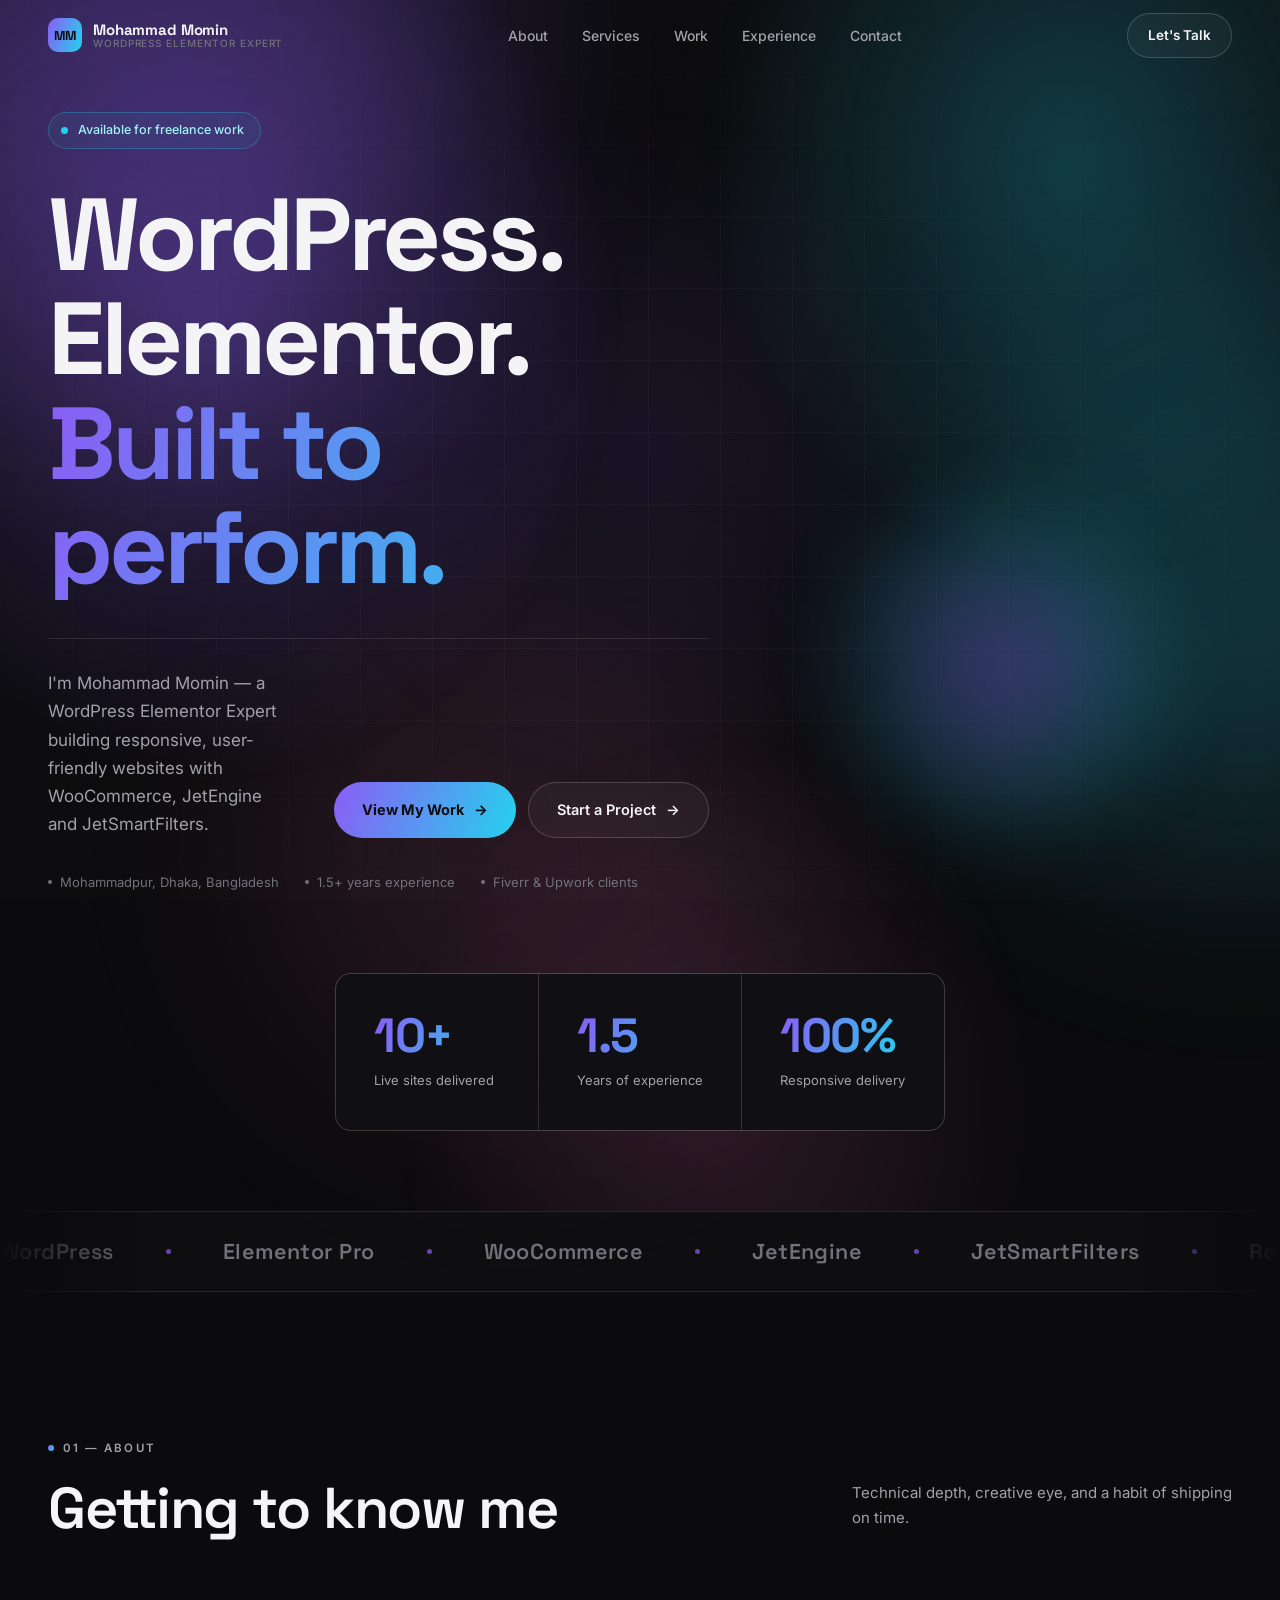
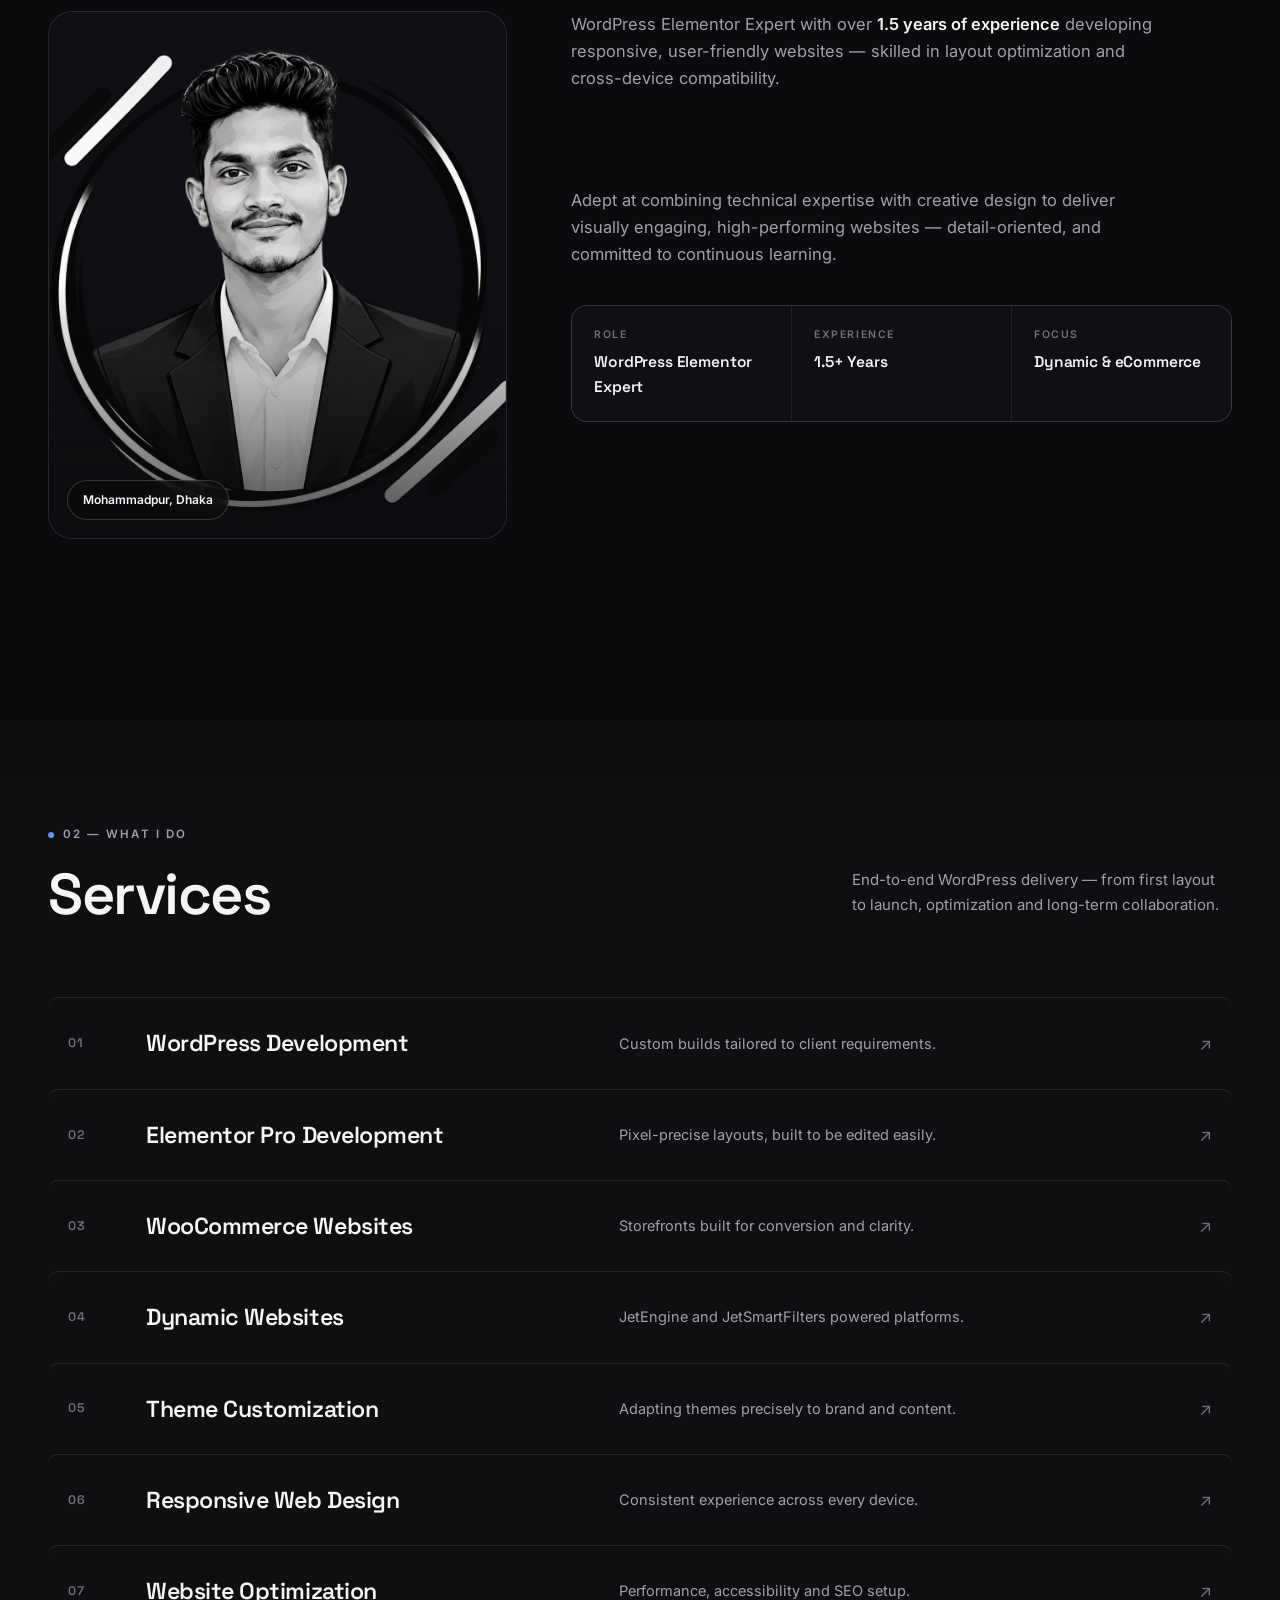
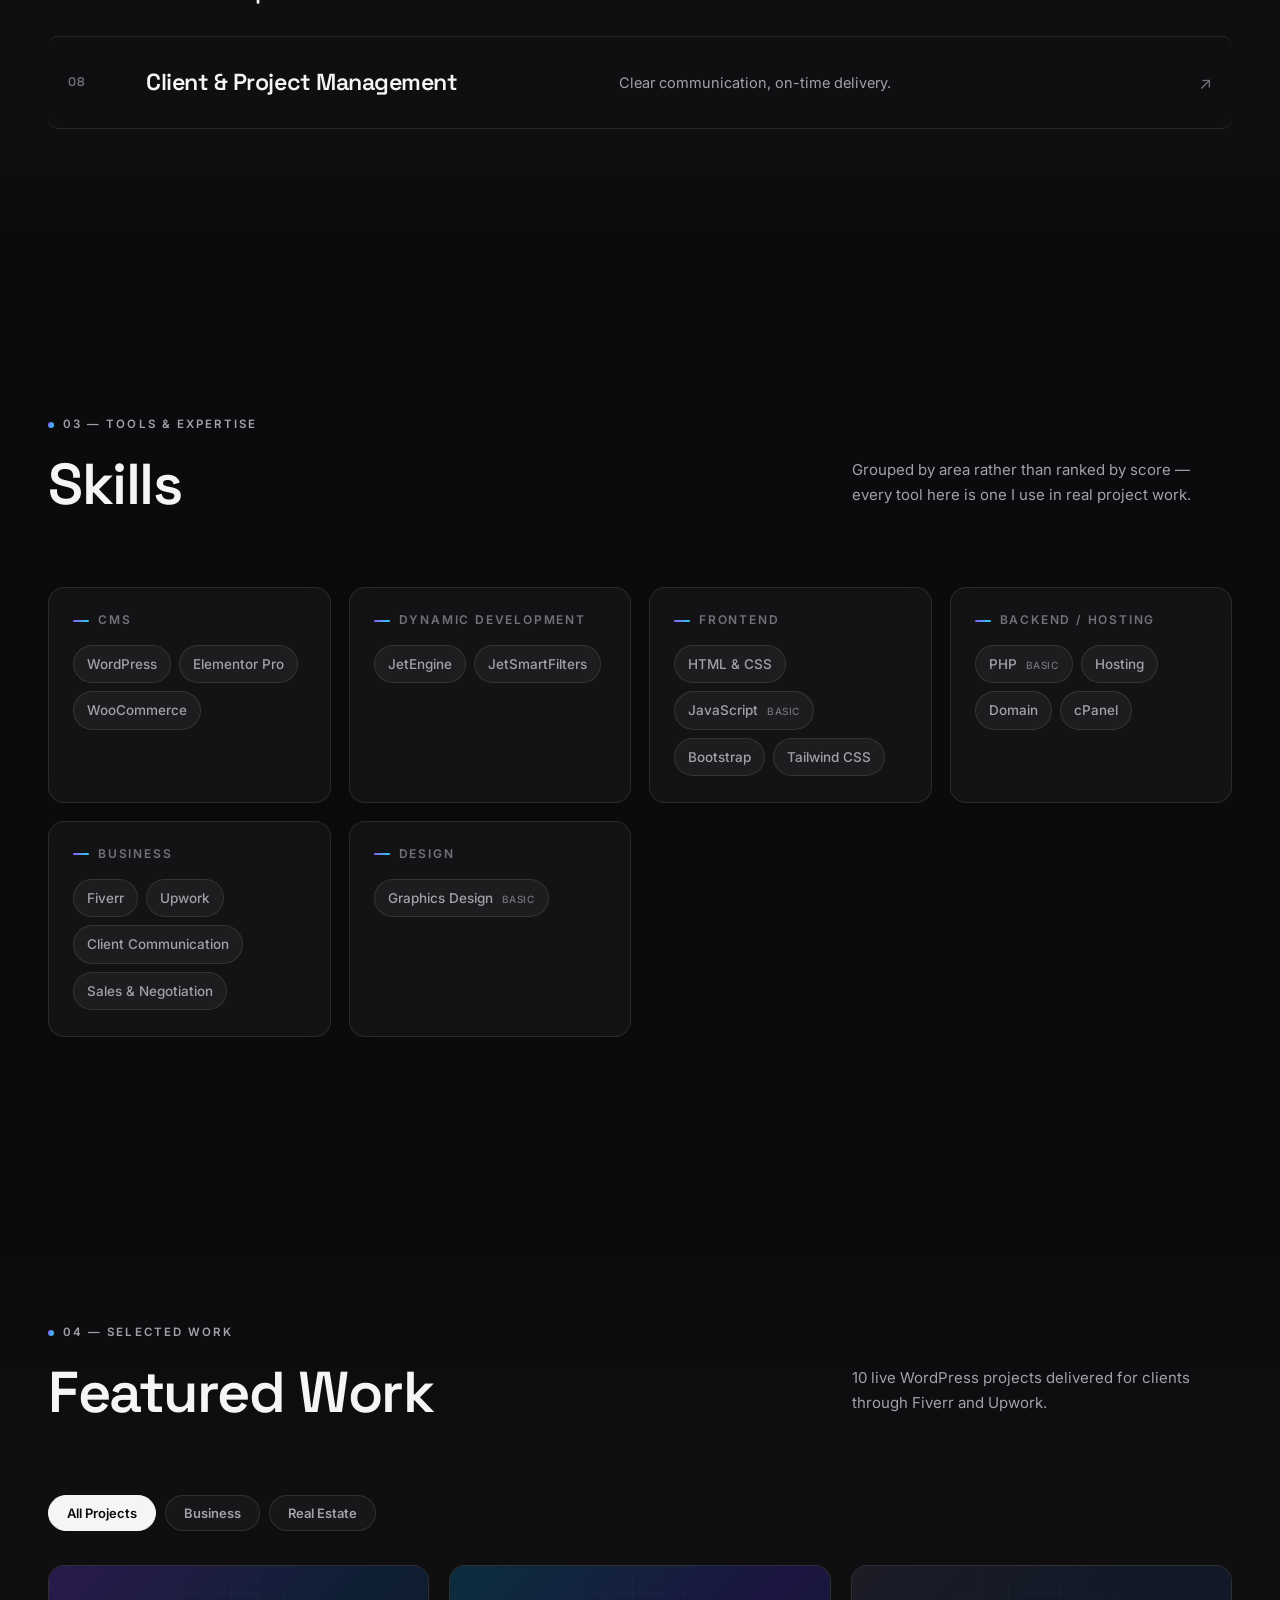
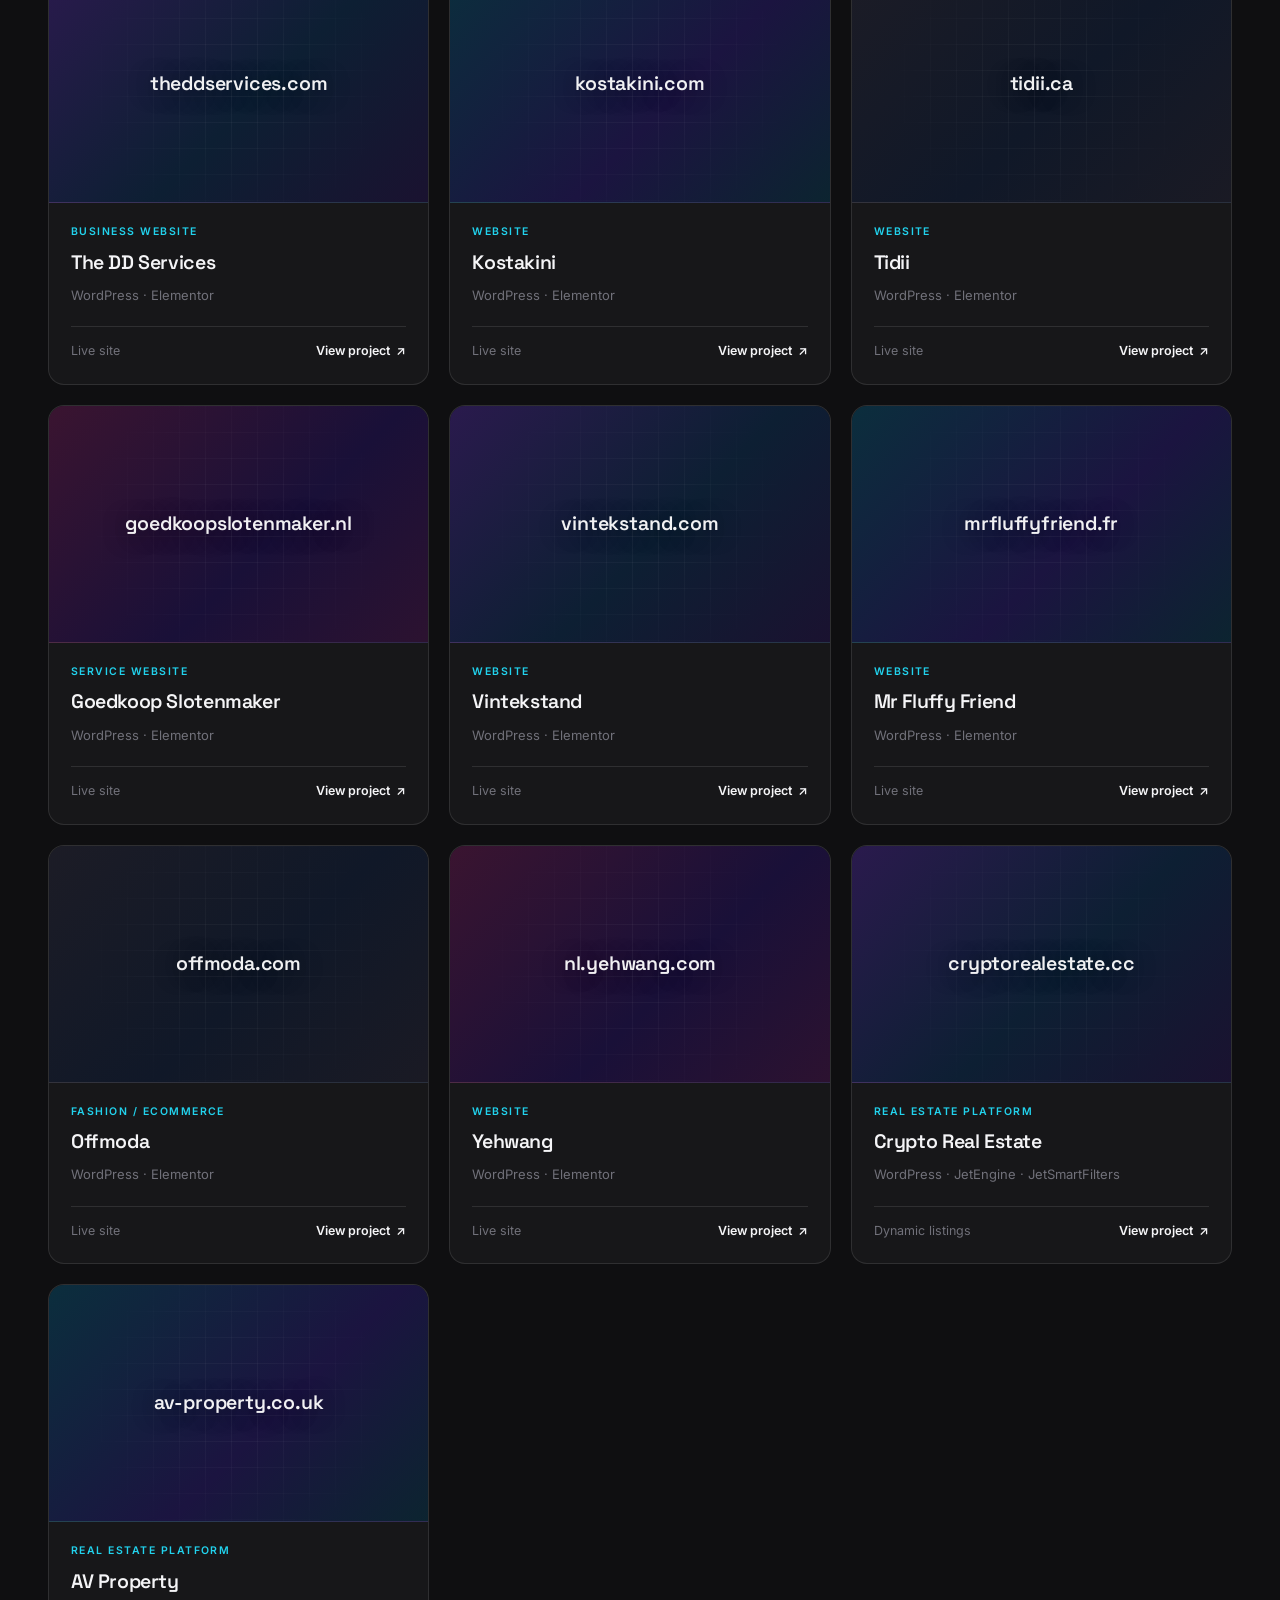
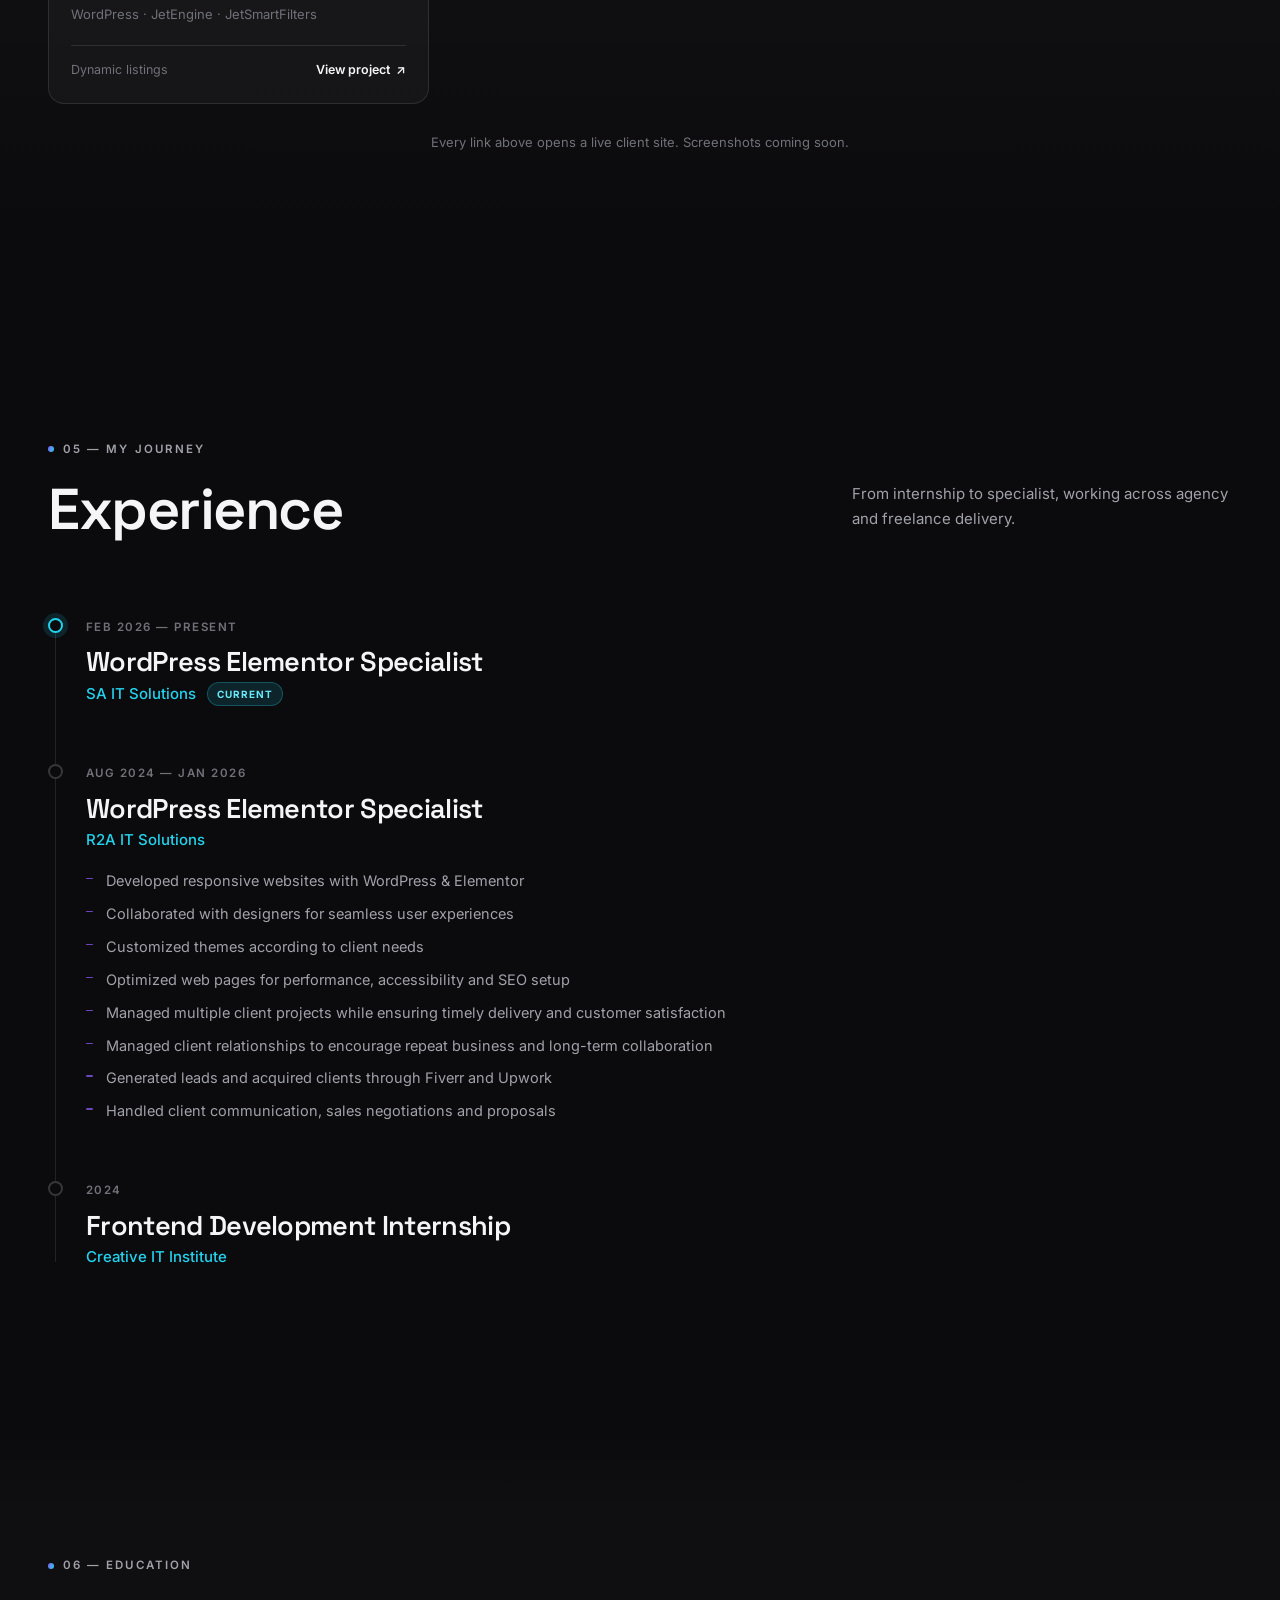
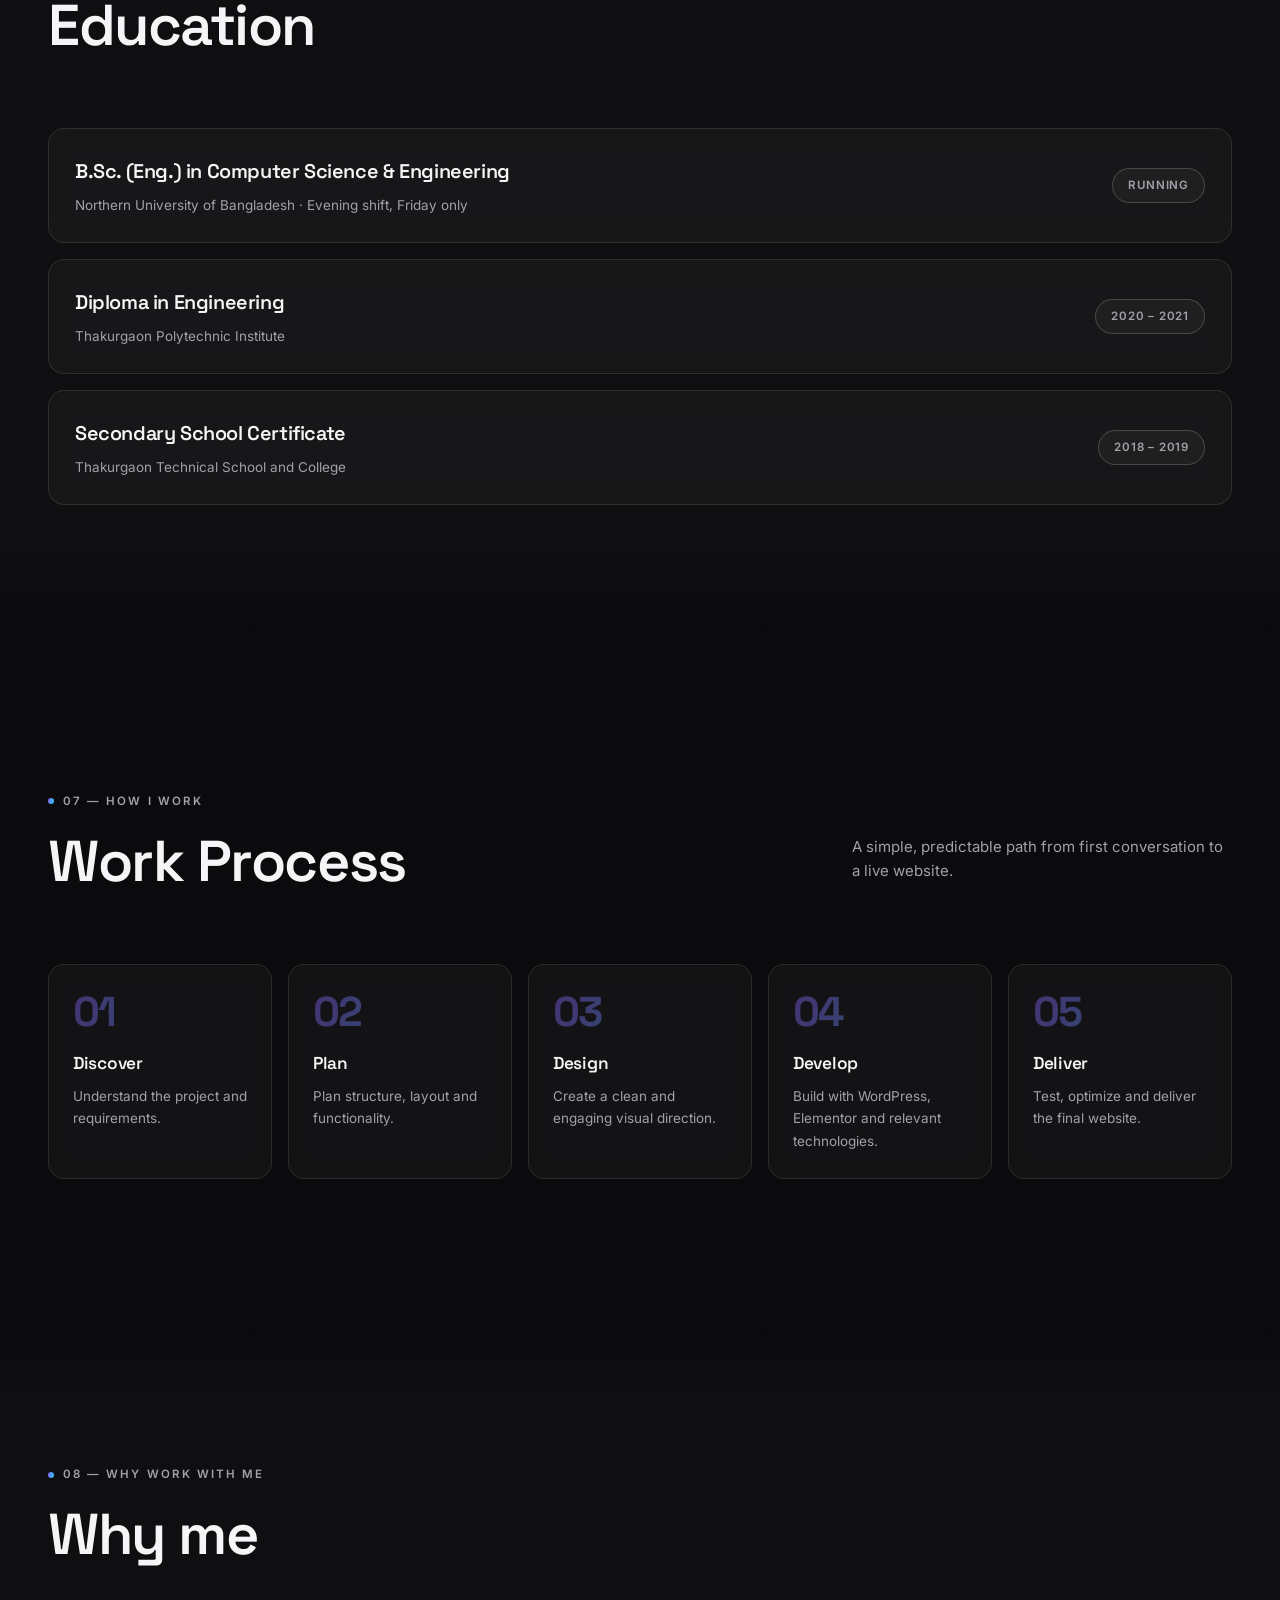
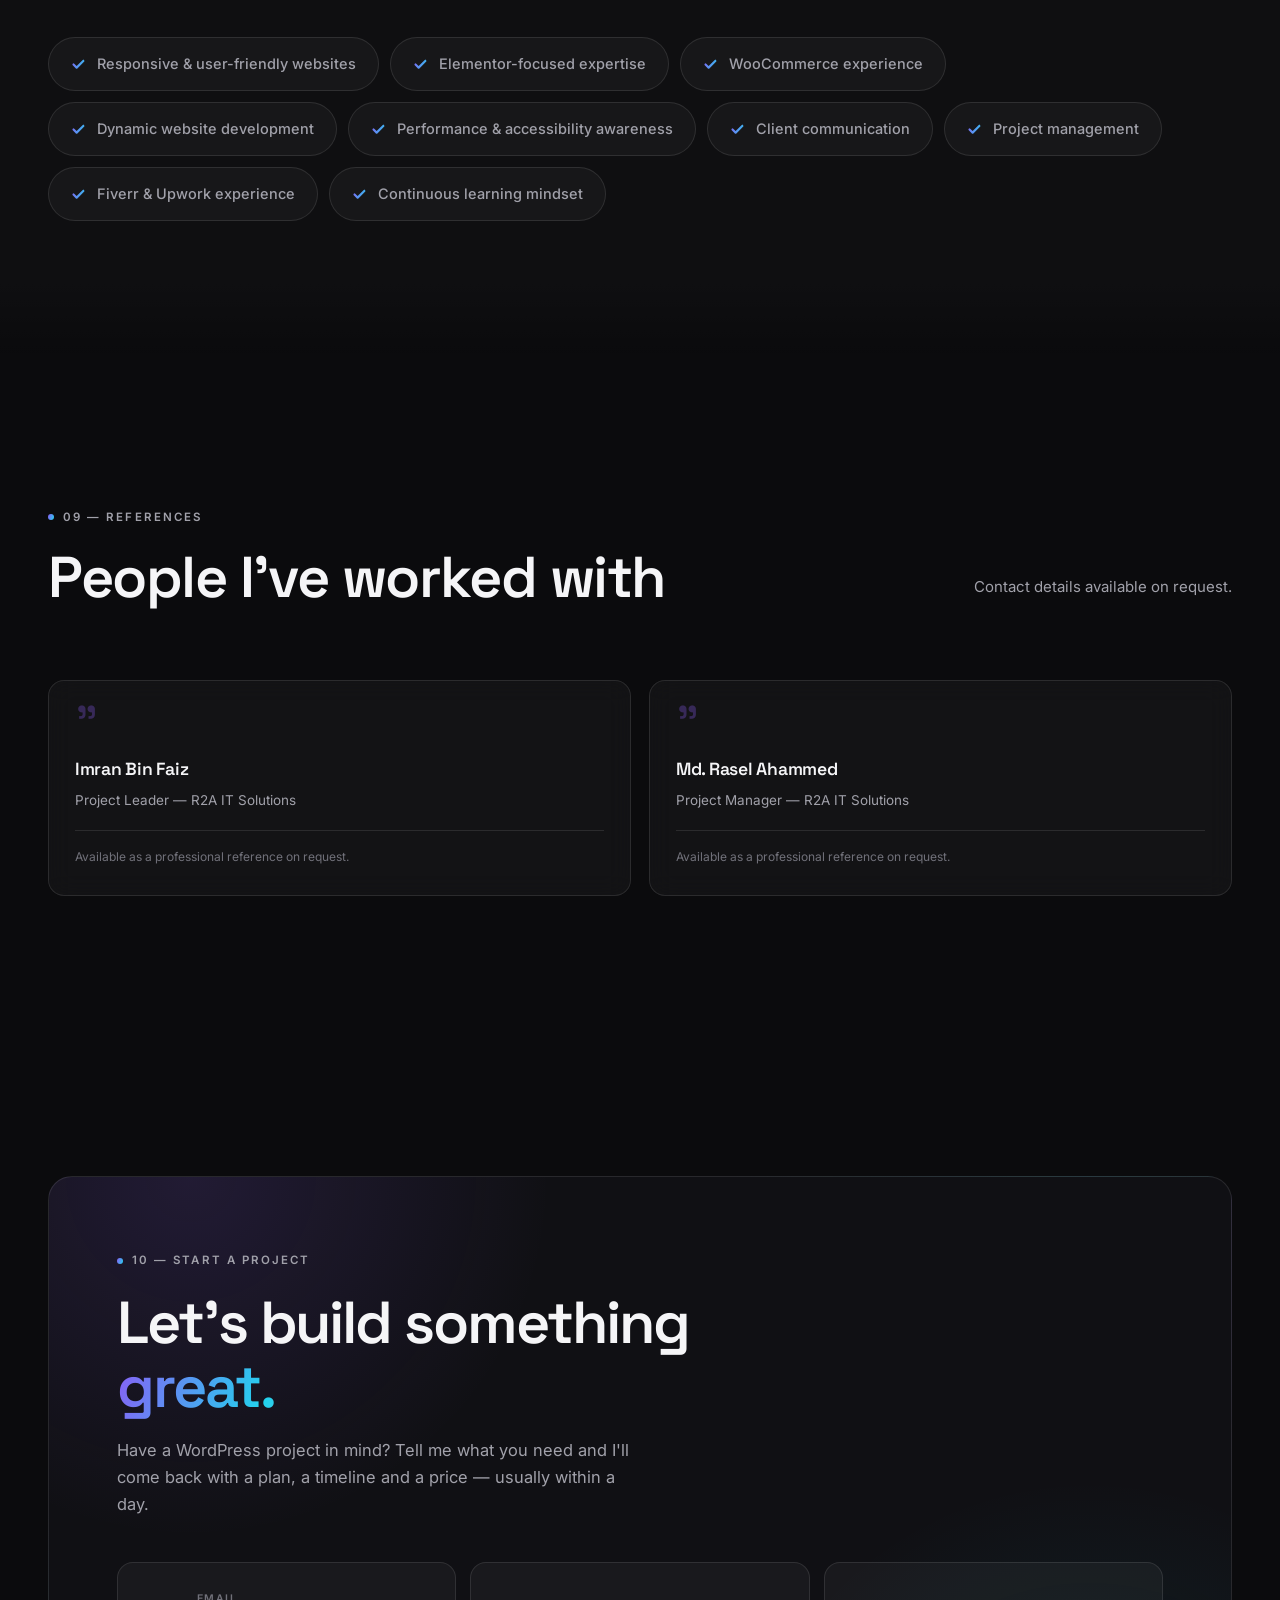
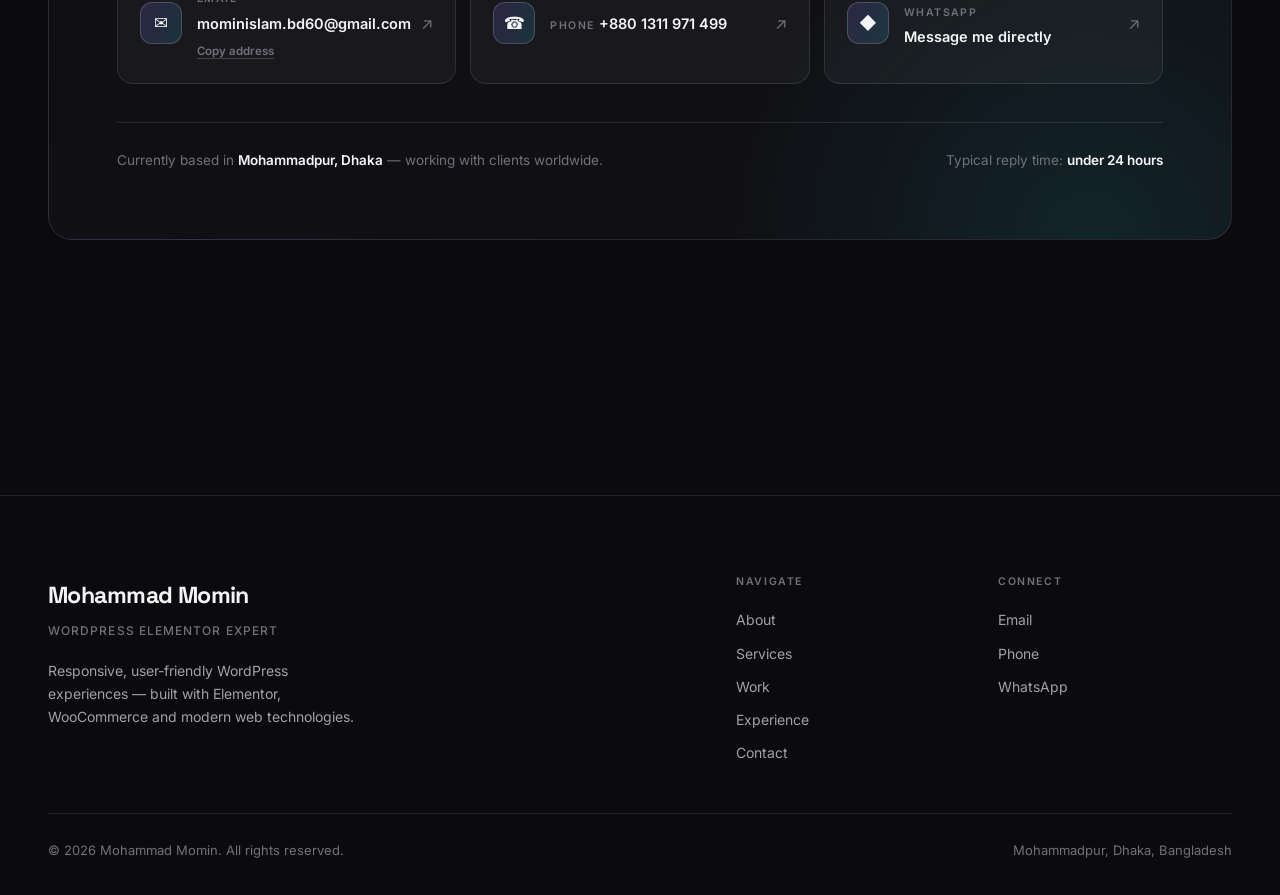
==== commit 7d343eb6: "Change Dragon Body" ====
--- a/index.html
+++ b/index.html
@@ -969,6 +969,26 @@
   .contact-links{grid-template-columns:1fr;}
   .to-top{right:16px;bottom:16px;width:42px;height:42px;}
   .clink-value{font-size:13.5px;}
+}
+
+/* ============================================================
+   EXTRA SMALL PHONES
+   ============================================================ */
+@media (max-width:400px){
+  .wrap{padding:0 16px;}
+  .logo-text small{display:none;}
+  .logo{gap:8px;}
+  .hero-badge{font-size:11px;padding:6px 12px 6px 10px;gap:8px;}
+  .hero h1{margin-bottom:22px;}
+  .stat-num{font-size:1.7rem;}
+  .stat{padding:18px 16px;}
+  .service{grid-template-columns:32px minmax(0,1fr) 22px;gap:10px;padding:20px 12px;}
+  .service-desc{font-size:13px;}
+  .about-meta{grid-template-columns:1fr;}
+  .contact-panel{padding:26px 18px;}
+  .edu{padding:20px 18px;}
+  .proc,.skill,.ref{padding:20px 18px;}
+  .footer-cols{grid-template-columns:repeat(2,1fr);}
 }
 
 /* ============================================================
@@ -1740,8 +1760,9 @@
   <svg id="dragonSvg" xmlns="http://www.w3.org/2000/svg">
     <defs>
       <linearGradient id="dgFinGrad" gradientUnits="userSpaceOnUse" gradientTransform="matrix(0.0935974, 0, 0, 0.188782, -20.55, 0)" spreadMethod="pad" x1="-819.2" y1="0" x2="819.2" y2="0">
-        <stop offset="0" style="stop-color:#a5f3fc;stop-opacity:0.95" />
-        <stop offset="1" style="stop-color:#04121a;stop-opacity:0" />
+        <stop offset="0" style="stop-color:#a5f3fc;stop-opacity:1" />
+        <stop offset="0.55" style="stop-color:#22d3ee;stop-opacity:0.85" />
+        <stop offset="1" style="stop-color:#0a4d5c;stop-opacity:0.55" />
       </linearGradient>
       <linearGradient id="dgSpineGradA" gradientUnits="userSpaceOnUse" gradientTransform="matrix(0.0229492, 0, 0, -0.0152893, 0, 0.05)" spreadMethod="pad" x1="-819.2" y1="0" x2="819.2" y2="0">
         <stop offset="0" style="stop-color:#a5f3fc;stop-opacity:1" />
@@ -1981,6 +2002,16 @@
 var dgTrail = document.getElementById('dgTrail');
 var canHover = window.matchMedia('(hover:hover) and (pointer:fine)').matches;
 
+/* Responsive size factor: shrink the whole chain on small / phone screens
+   (covers real touch devices as well as narrow desktop / devtools widths) */
+function dgSizeFactor(){
+  var w = window.innerWidth;
+  if(w <= 480) return 0.4;
+  if(w <= 860) return 0.6;
+  if(w <= 1080) return 0.8;
+  return 1;
+}
+
 if(chainEl && dgSvg && dgTrail && canHover && !reduceMotion){
   var dgNS = "http://www.w3.org/2000/svg";
   var dgXlink = "http://www.w3.org/1999/xlink";
@@ -1990,6 +2021,9 @@
   }
   sizeDgSvg();
   window.addEventListener('resize', sizeDgSvg);
+
+  var dgScale = dgSizeFactor();
+  window.addEventListener('resize', function(){ dgScale = dgSizeFactor(); });
 
   var DN = 40;
   var dgElems = [];
@@ -2030,15 +2064,22 @@
     var e0 = dgElems[0];
     var ax = (Math.cos(3 * dgFrm) * dgRad * window.innerWidth) / window.innerHeight;
     var ay = (Math.sin(4 * dgFrm) * dgRad * window.innerHeight) / window.innerWidth;
-    e0.x += (ax + dgPointer.x - e0.x) / 10;
-    e0.y += (ay + dgPointer.y - e0.y) / 10;
+    /* tighter head catch-up (was /10) keeps the lead segment from lagging
+       far behind the pointer, which is what opened a gap on the inside
+       of a tight curl */
+    e0.x += (ax + dgPointer.x - e0.x) / 6;
+    e0.y += (ay + dgPointer.y - e0.y) / 6;
     for(var i = 1; i < DN; i++){
       var e = dgElems[i];
       var ep = dgElems[i - 1];
       var a = Math.atan2(e.y - ep.y, e.x - ep.x);
-      e.x += (ep.x - e.x + (Math.cos(a) * (100 - i)) / 5) / 4;
-      e.y += (ep.y - e.y + (Math.sin(a) * (100 - i)) / 5) / 4;
-      var s = (162 + 4 * (1 - i)) / 50;
+      /* smaller lateral spread (100-i)/7 instead of /5, and a faster
+         catch-up divisor (/3 instead of /4) pulls each link closer to
+         the one ahead of it so the chain stays visually continuous
+         even when it curls back on itself at full extension */
+      e.x += (ep.x - e.x + (Math.cos(a) * (100 - i)) / 7) / 3;
+      e.y += (ep.y - e.y + (Math.sin(a) * (100 - i)) / 7) / 3;
+      var s = ((162 + 4 * (1 - i)) / 50) * dgScale;
       e.use.setAttributeNS(
         null,
         "transform",
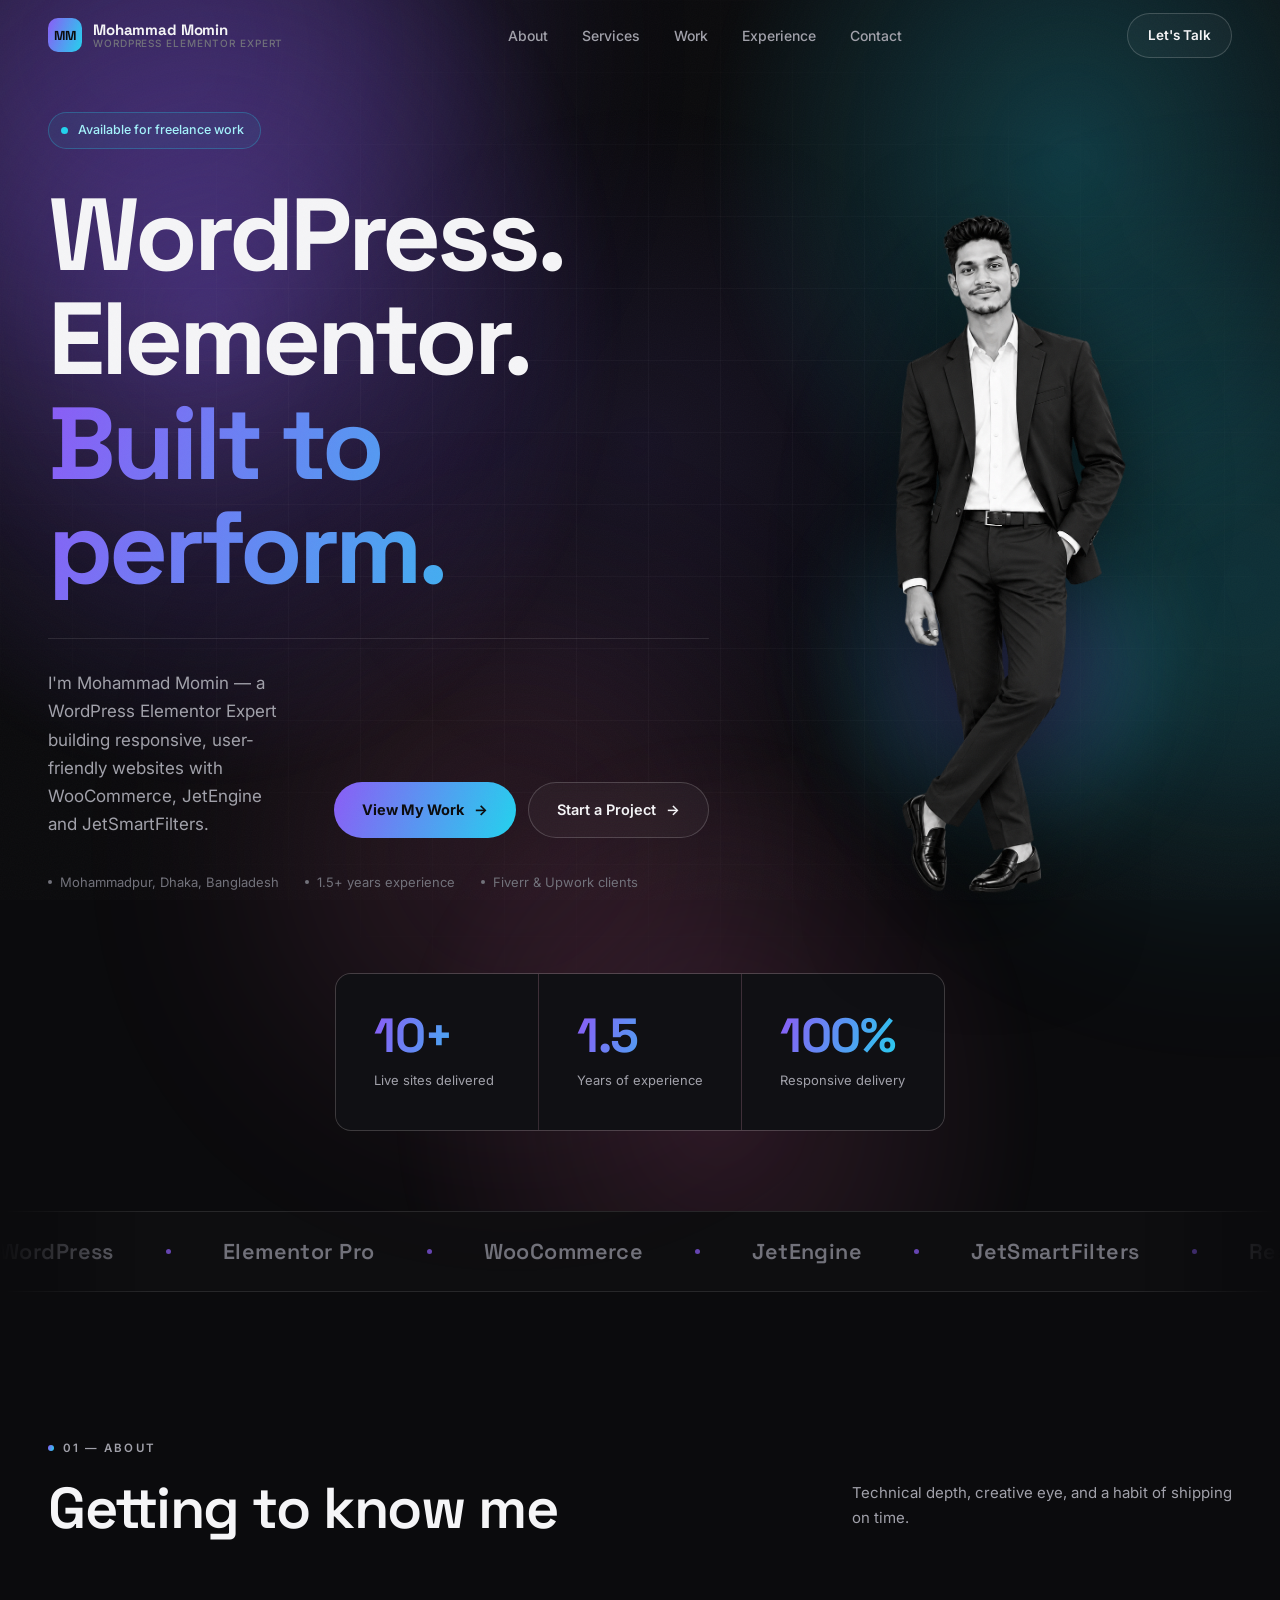
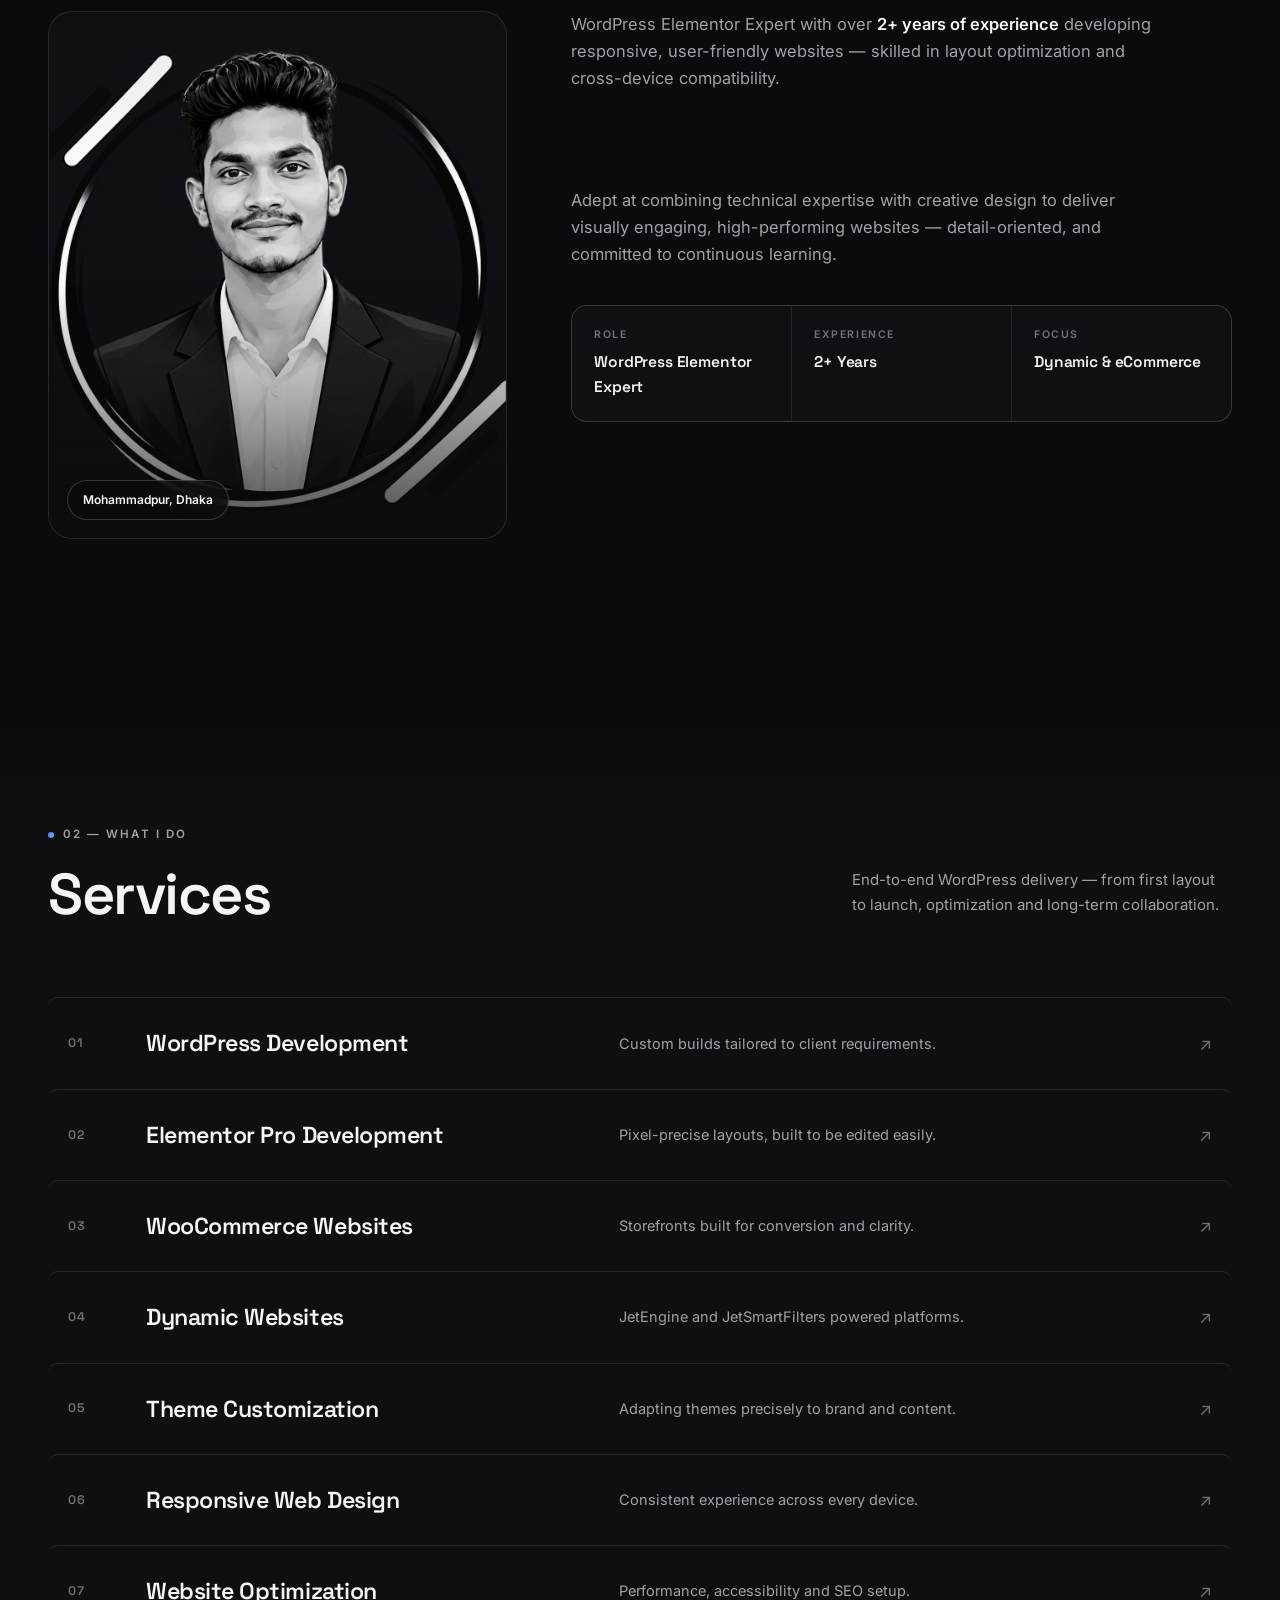
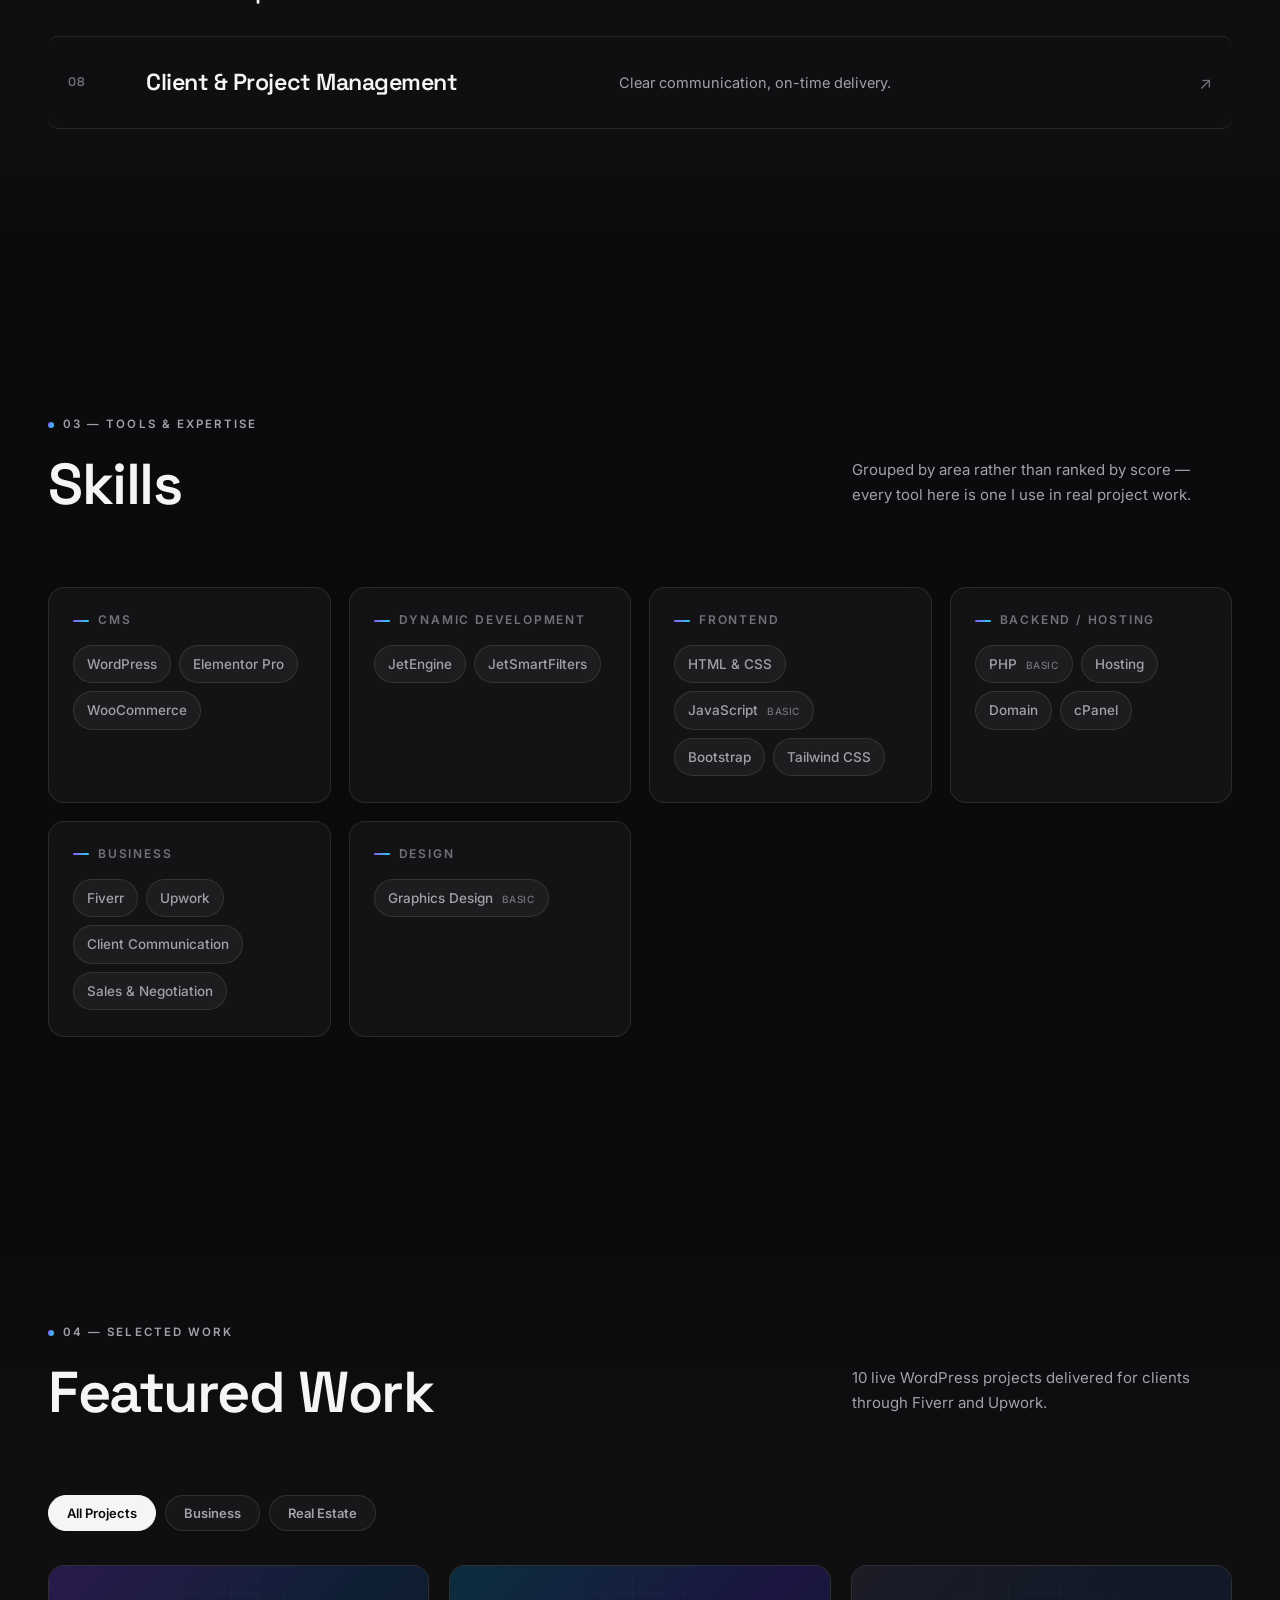
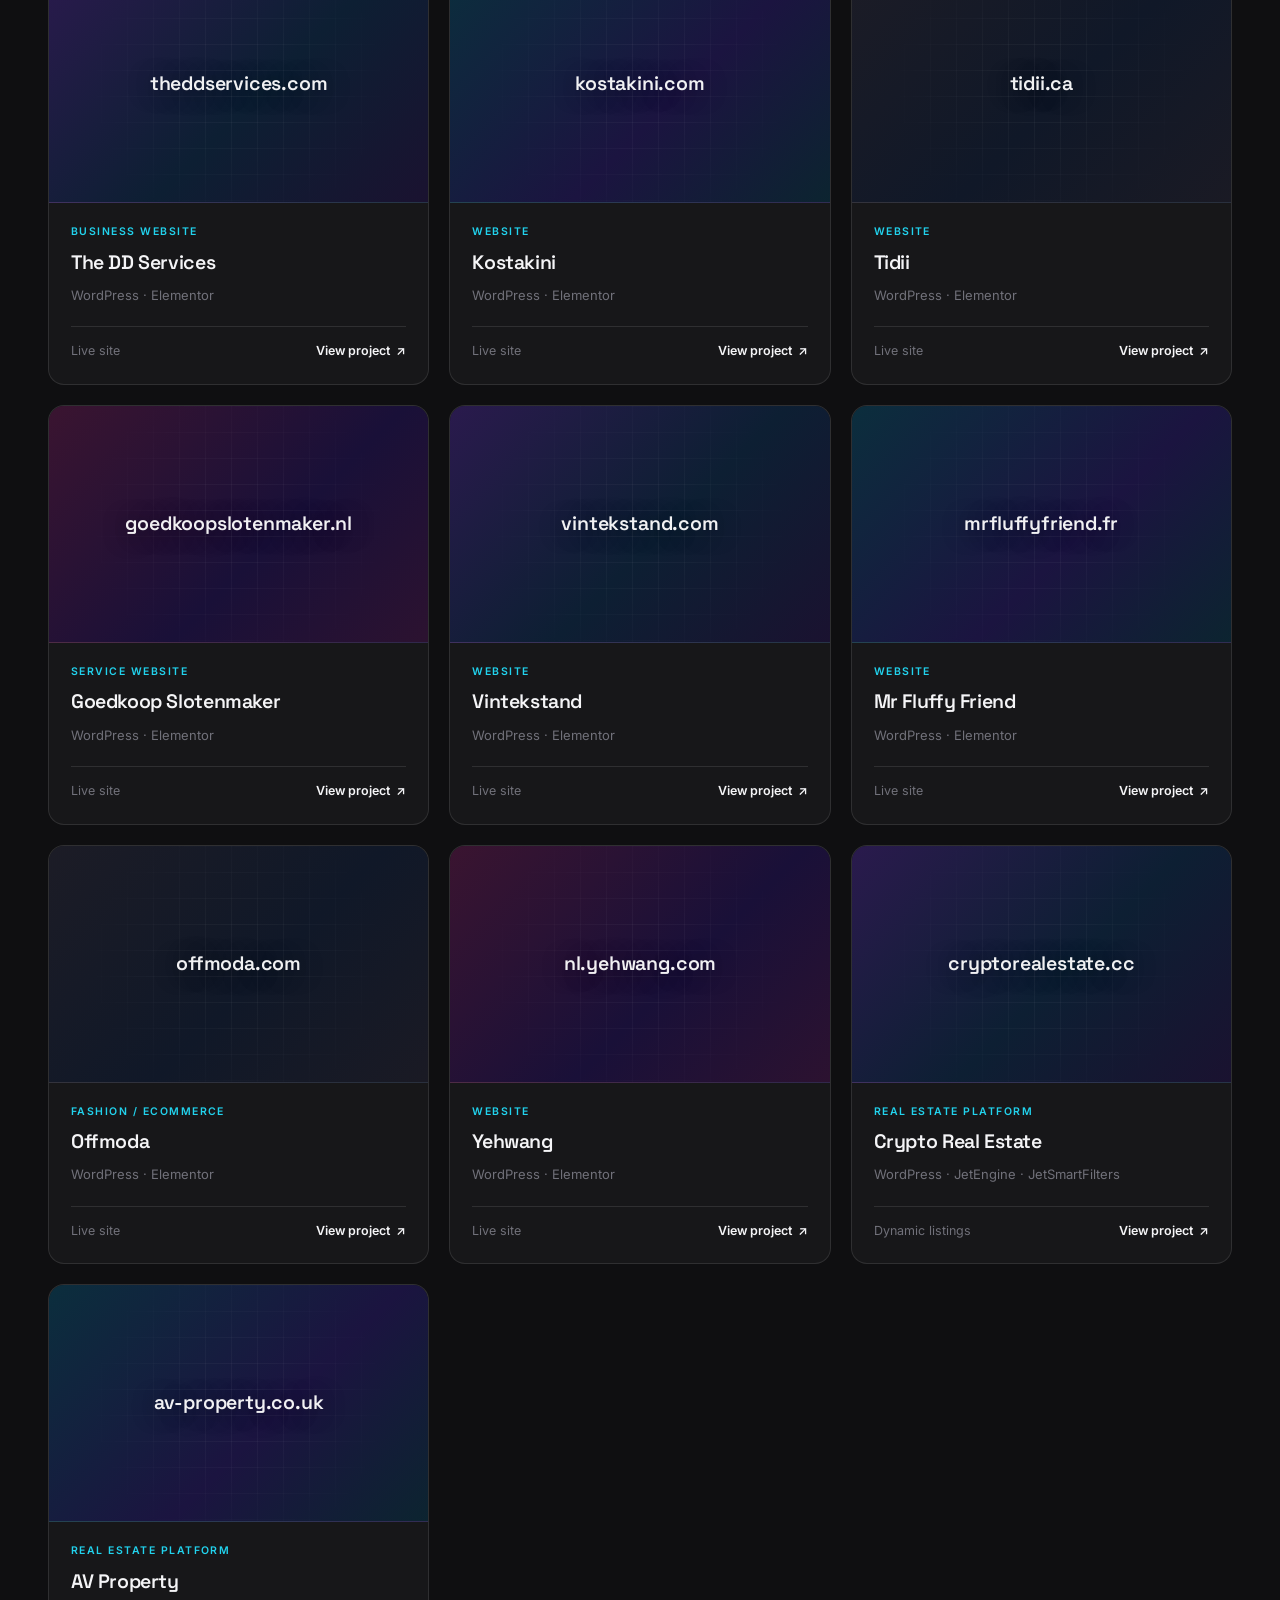
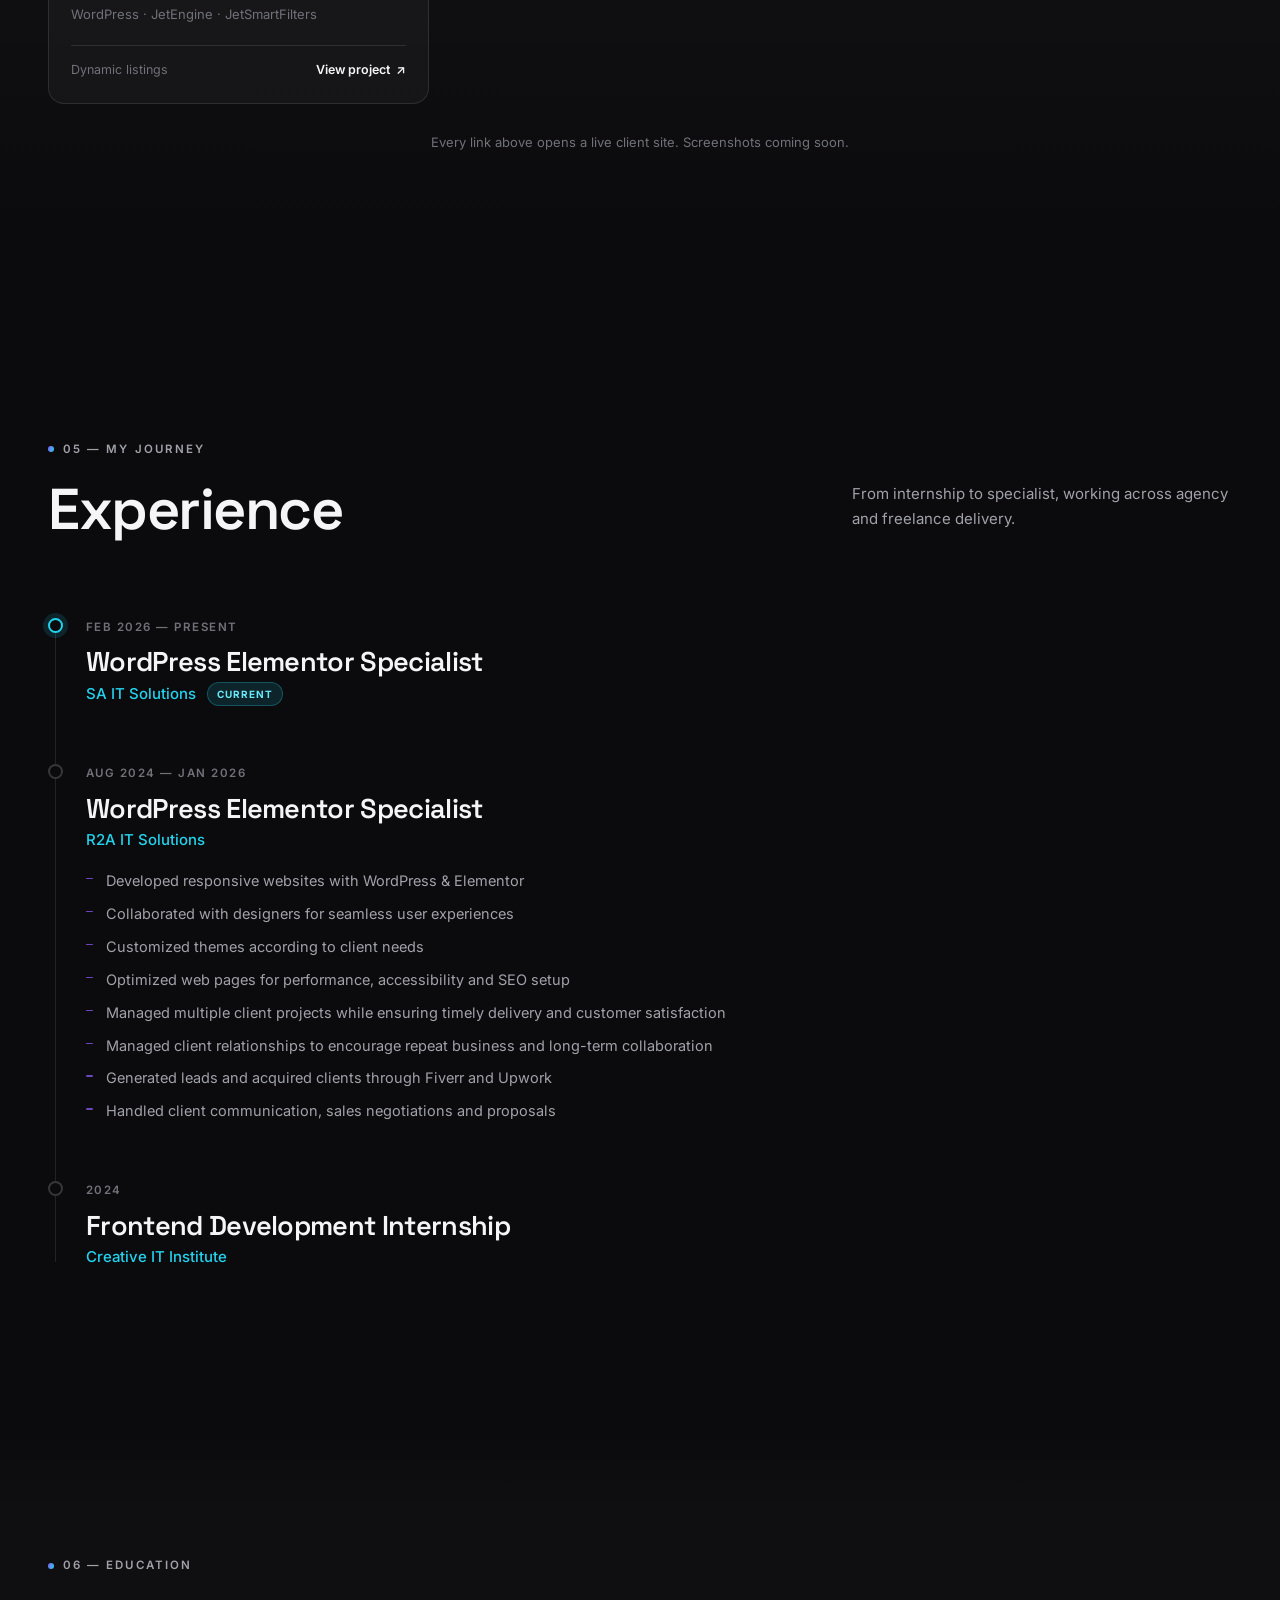
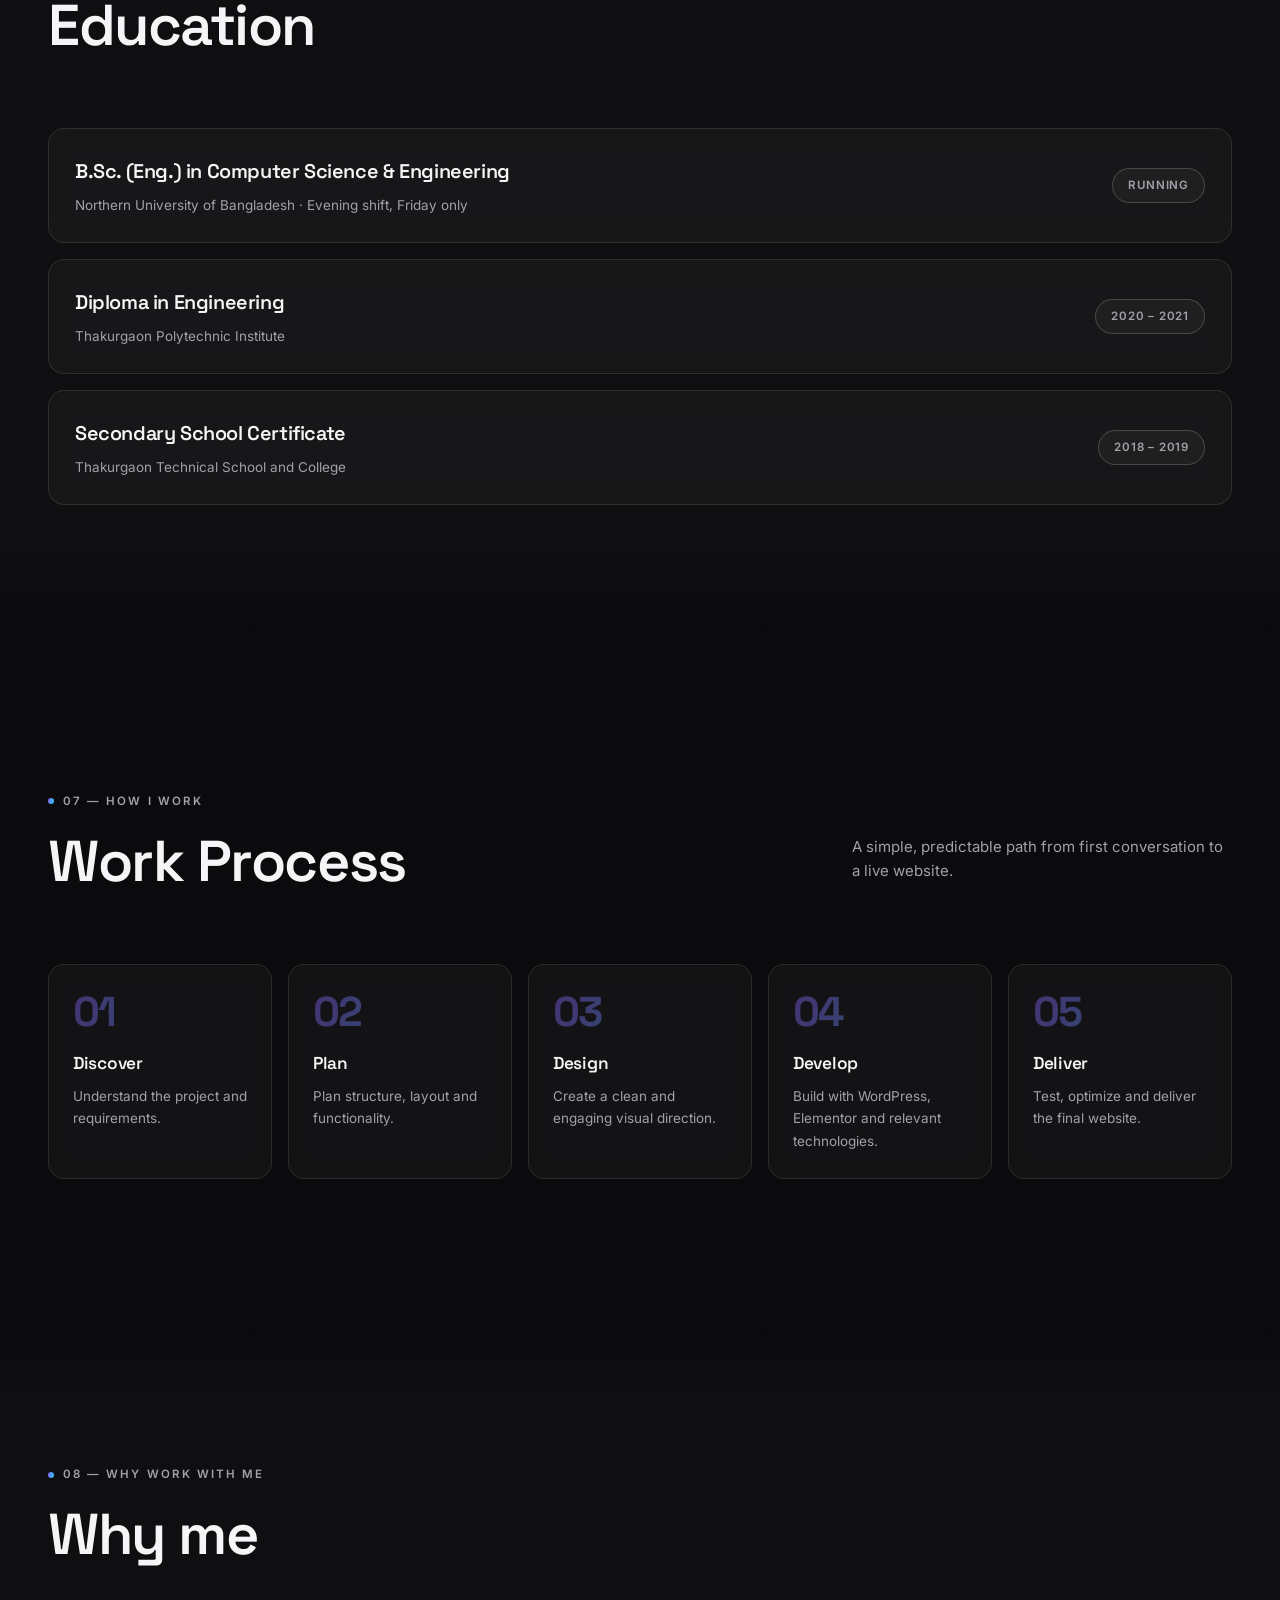
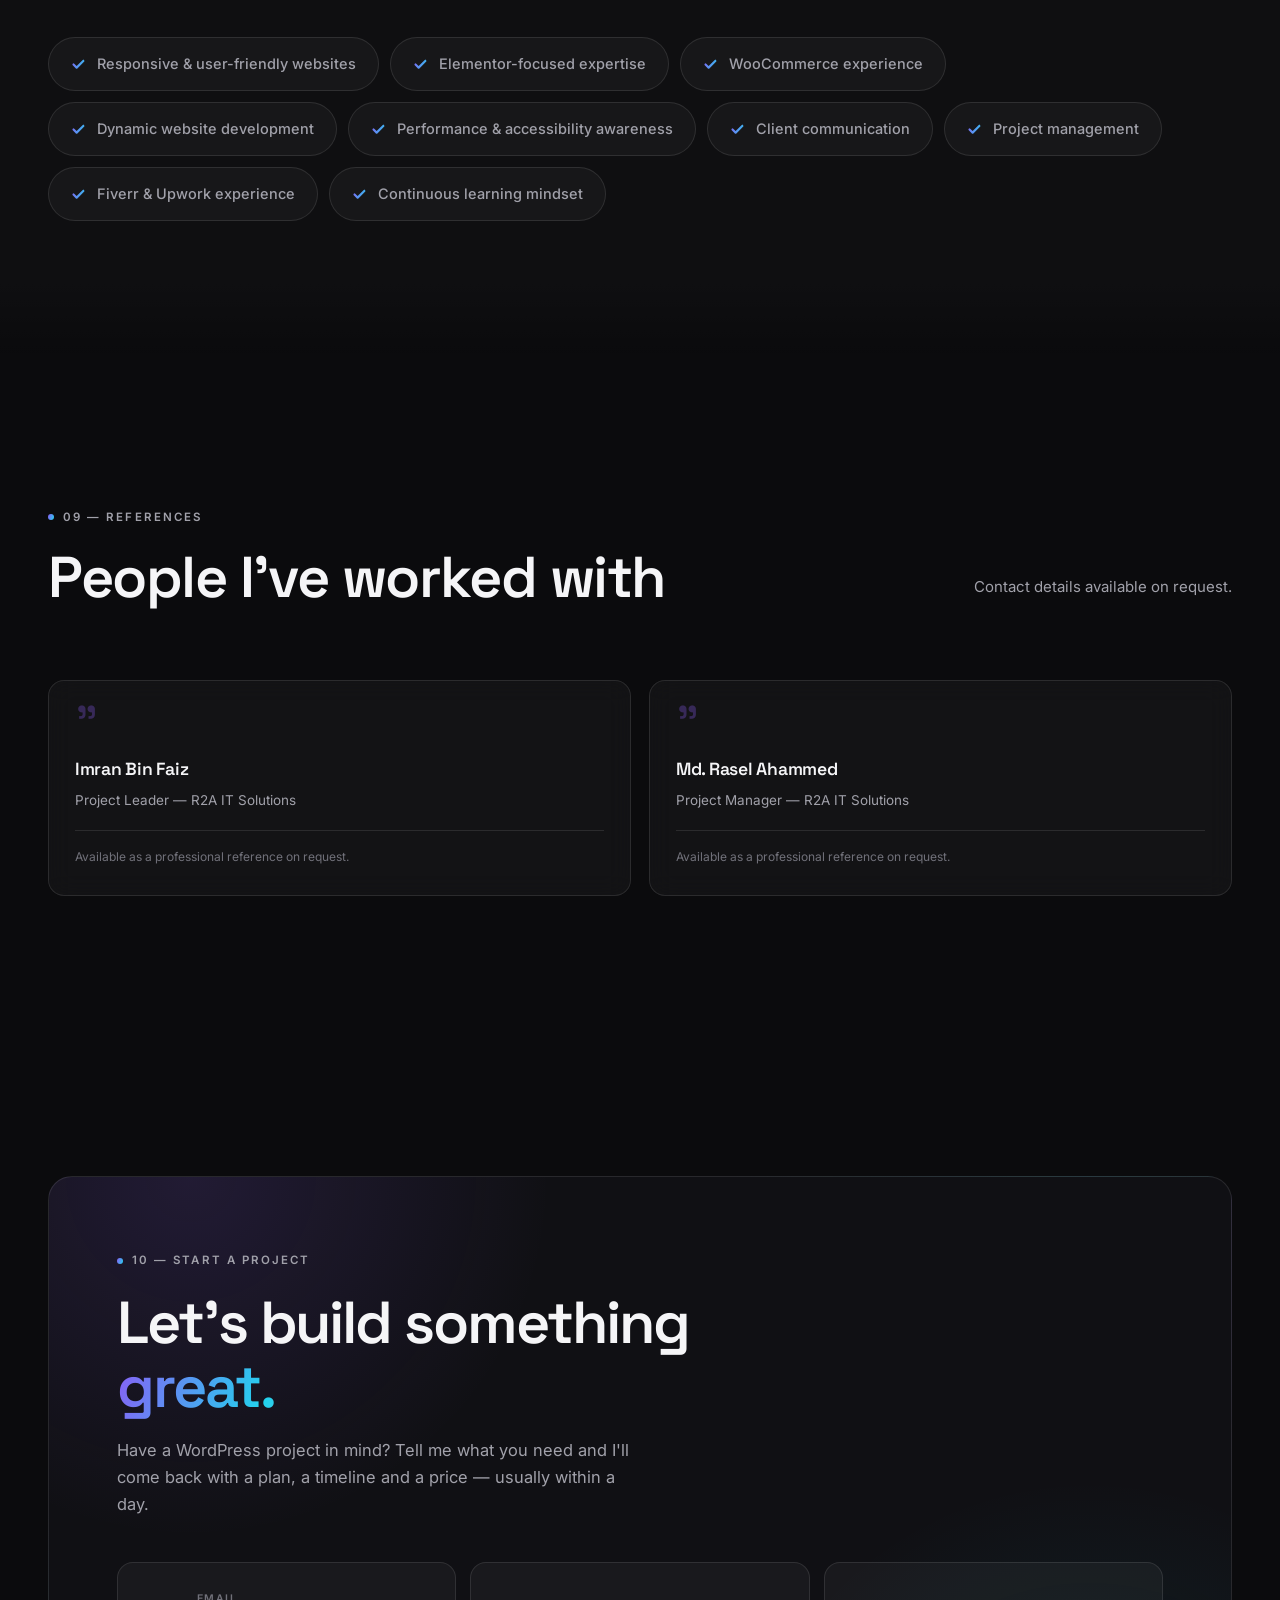
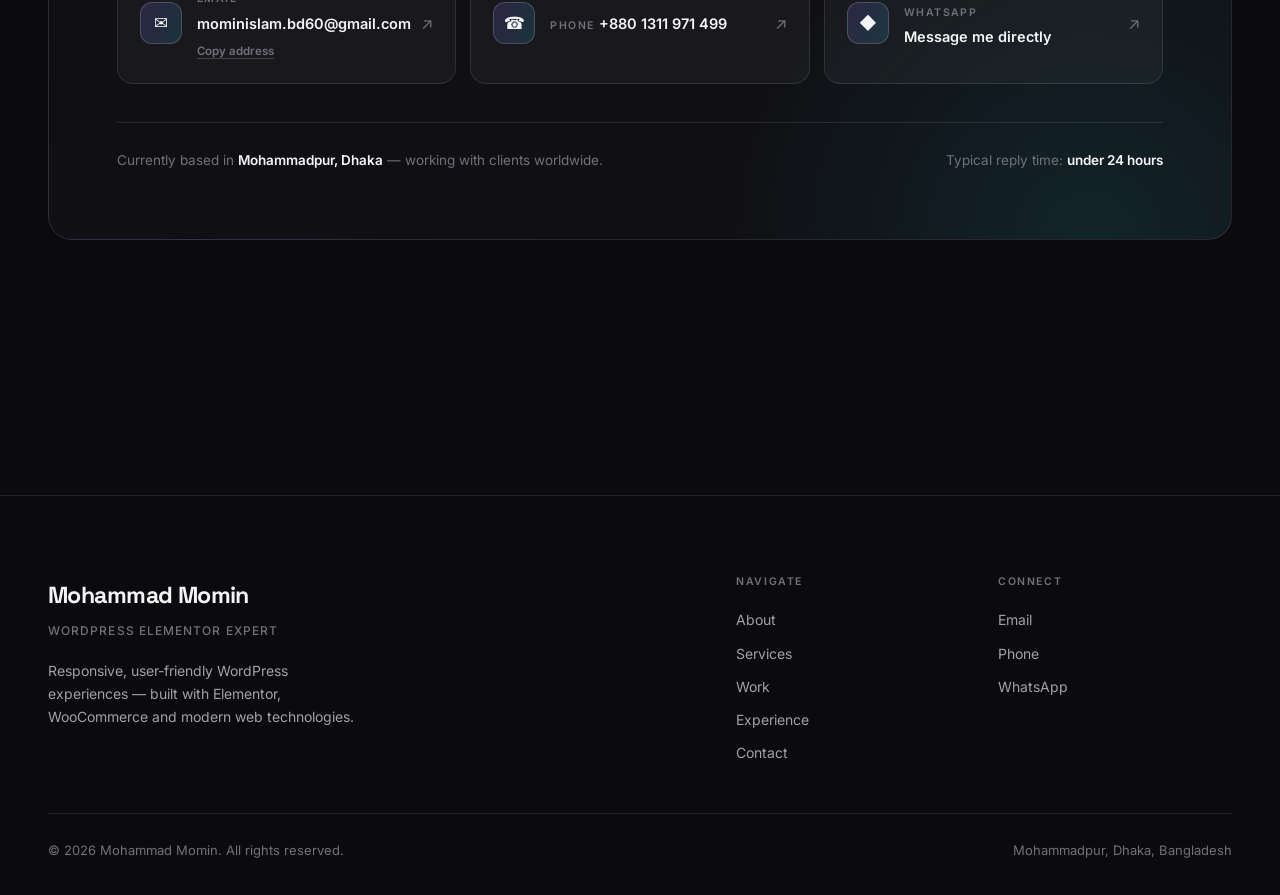
==== commit f0e27d46: "My portfolio update" ====
--- a/index.html
+++ b/index.html
@@ -1122,7 +1122,7 @@
 
     <div class="hero-visual" aria-hidden="true">
       <div class="hero-visual-glow"></div>
-      <img src="assets/Momin_hero.png" alt="" class="hero-photo" id="heroPhoto">
+      <img src="assets/Mohammad_momin.png" alt="" class="hero-photo" id="heroPhoto">
     </div>
 
   </div>
@@ -1172,7 +1172,7 @@
 
       <div class="about-text">
         <p class="reveal">
-          WordPress Elementor Expert with over <strong>1.5 years of experience</strong> developing
+          WordPress Elementor Expert with over <strong>2+ years of experience</strong> developing
           responsive, user-friendly websites — skilled in layout optimization and
           cross-device compatibility.
         </p>
@@ -1193,7 +1193,7 @@
           </div>
           <div class="reveal">
             <div class="m-label">Experience</div>
-            <div class="m-value">1.5+ Years</div>
+            <div class="m-value">2+ Years</div>
           </div>
           <div class="reveal">
             <div class="m-label">Focus</div>
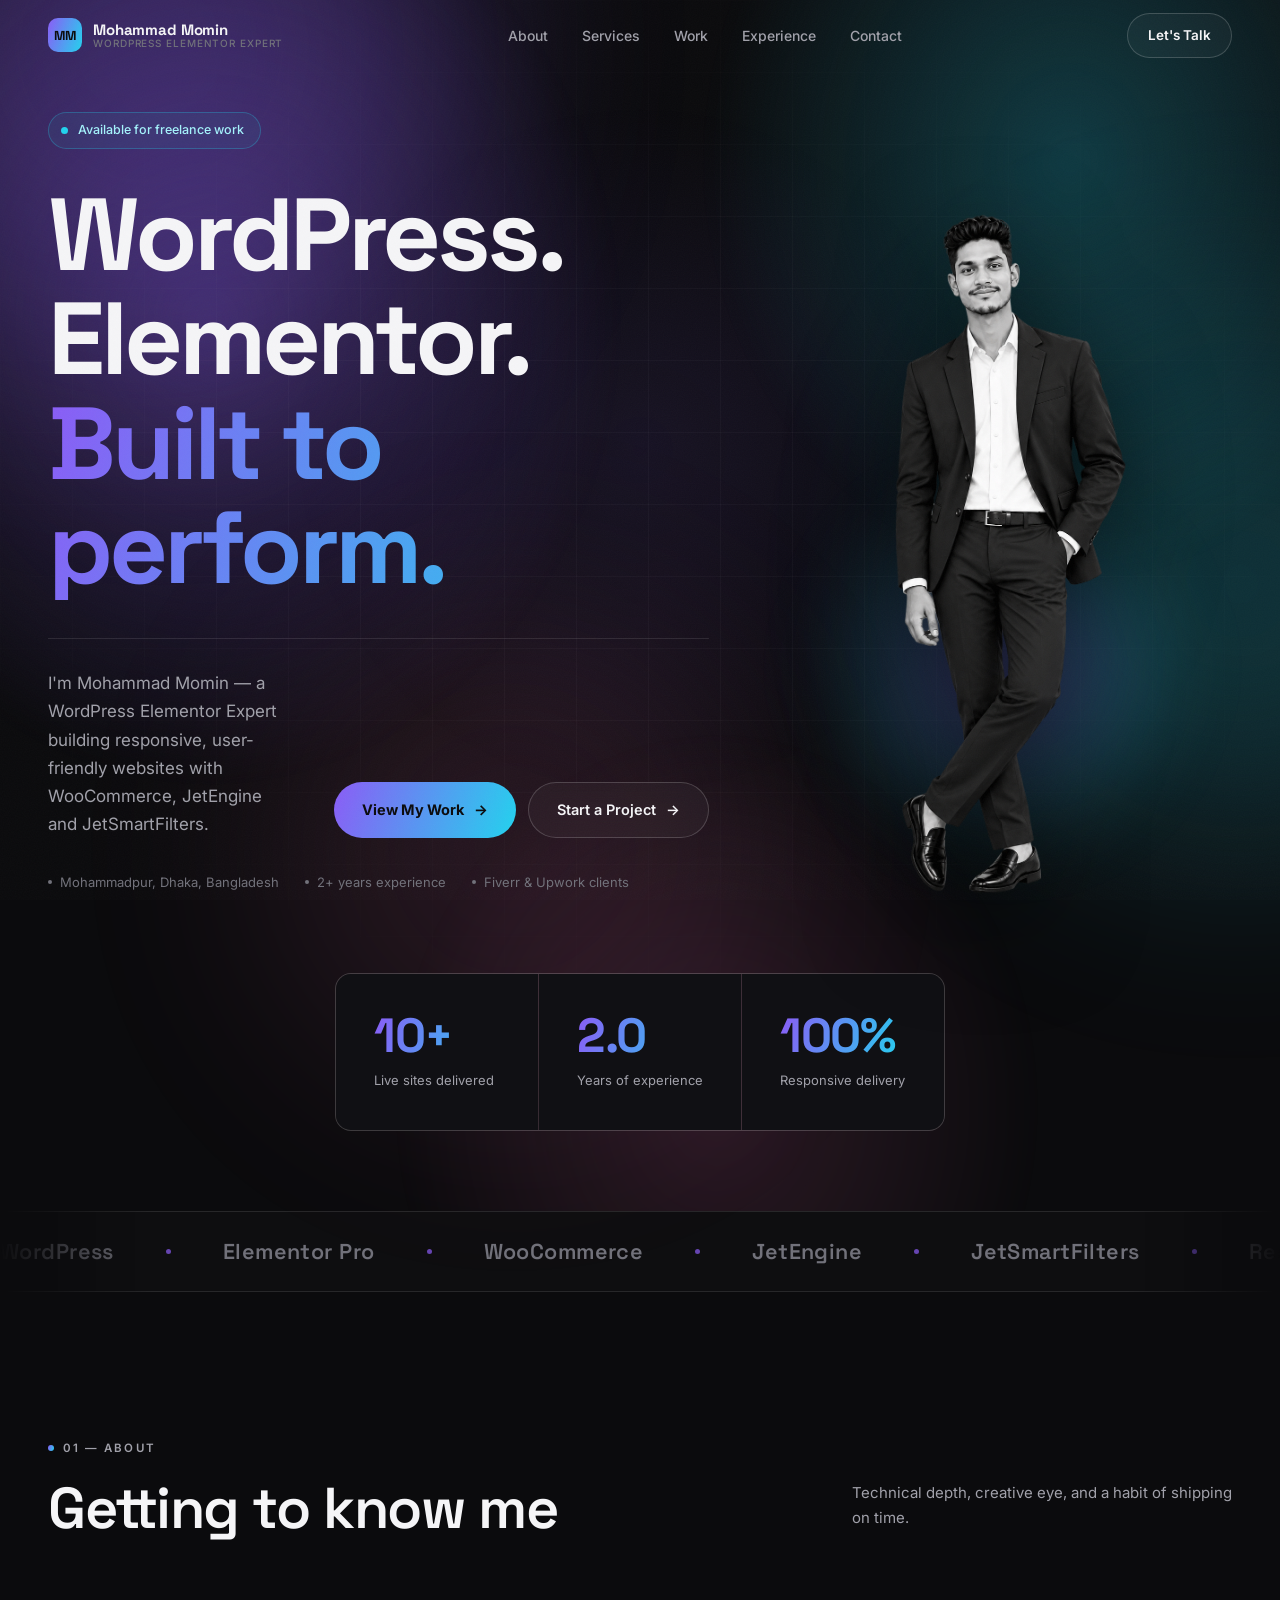
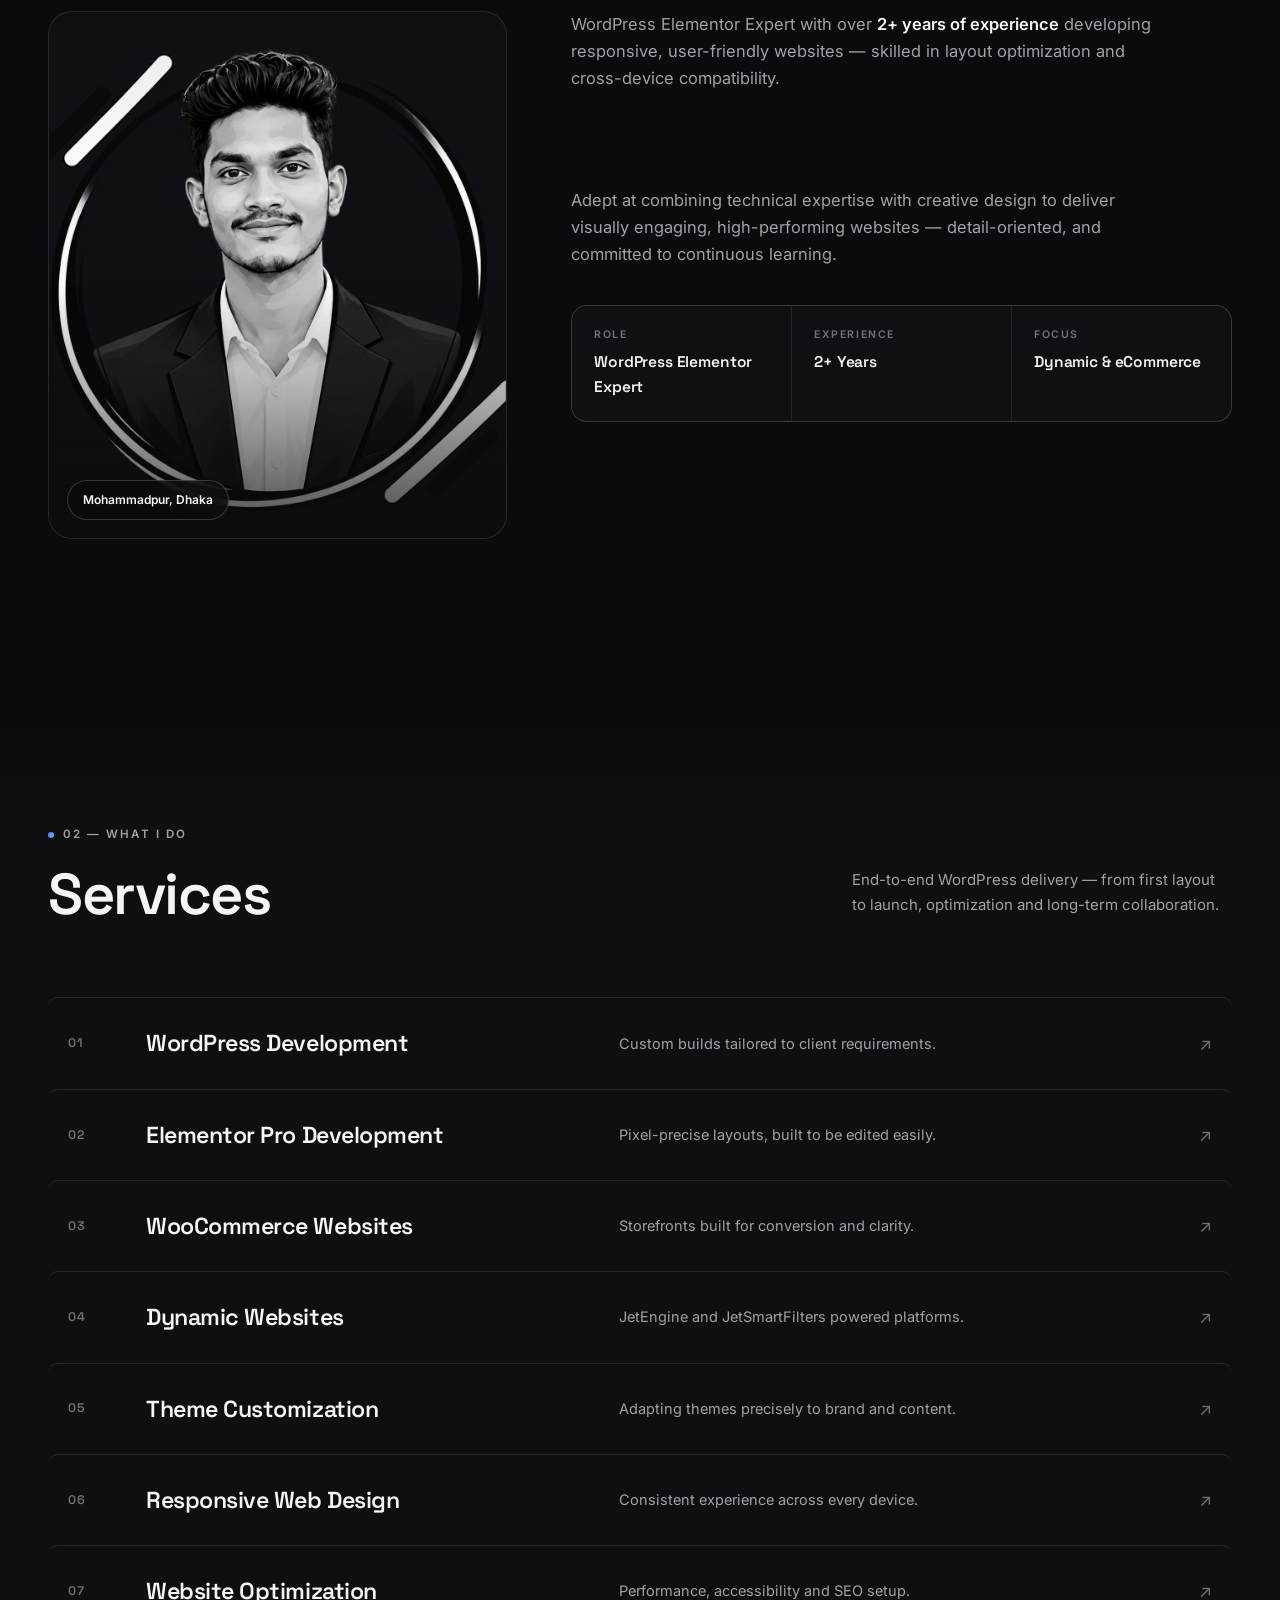
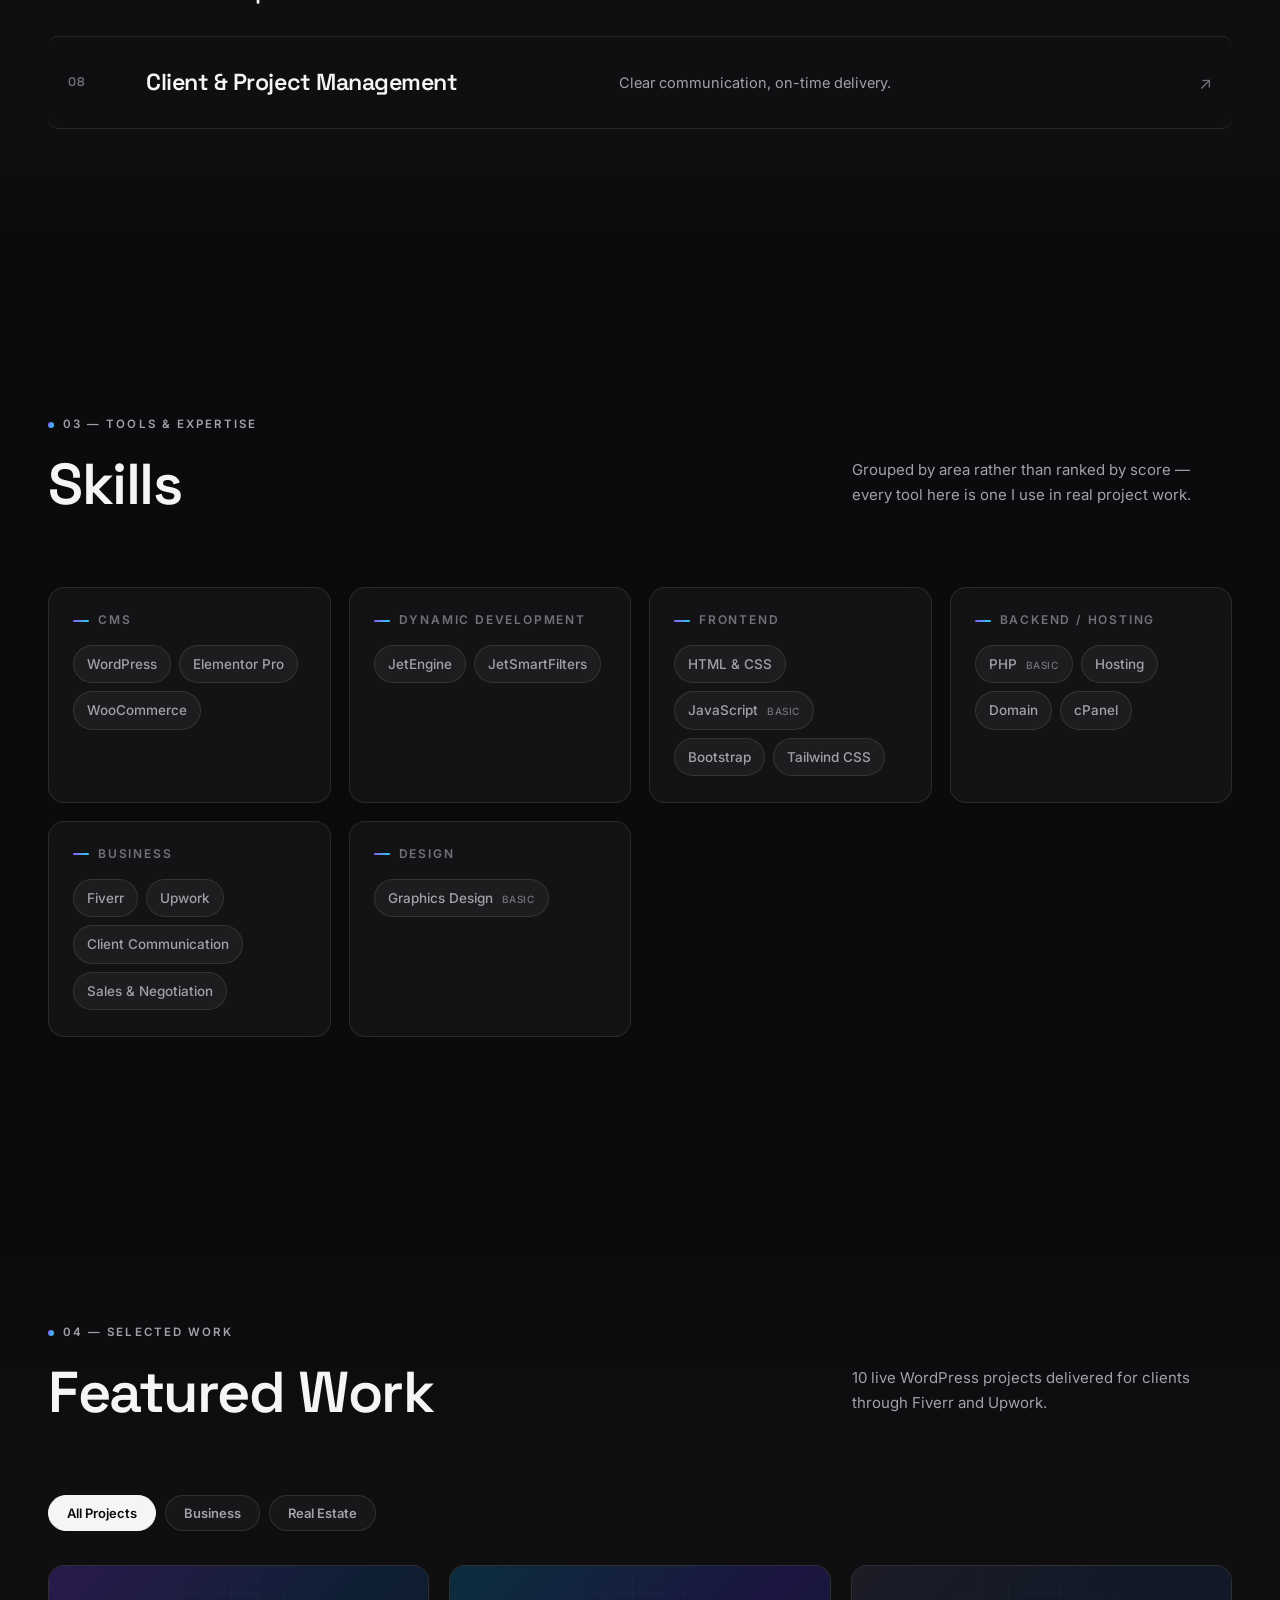
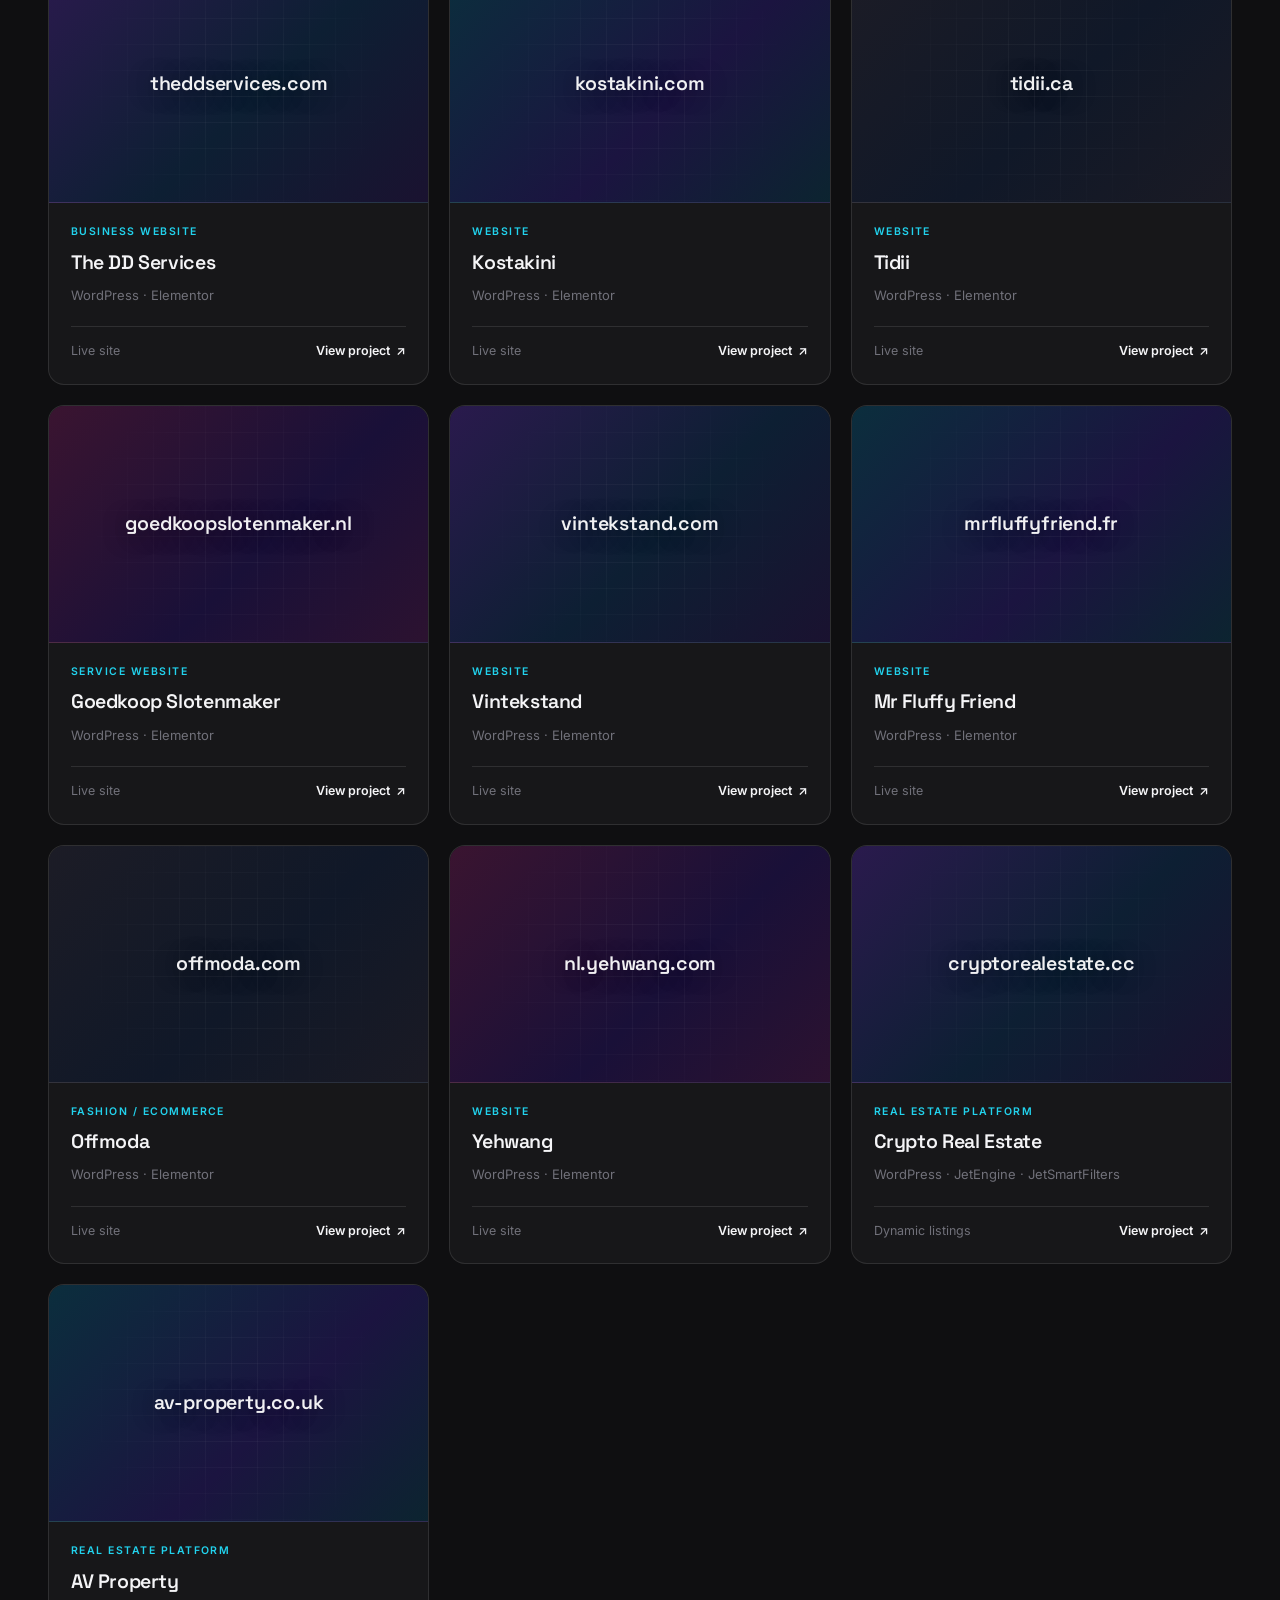
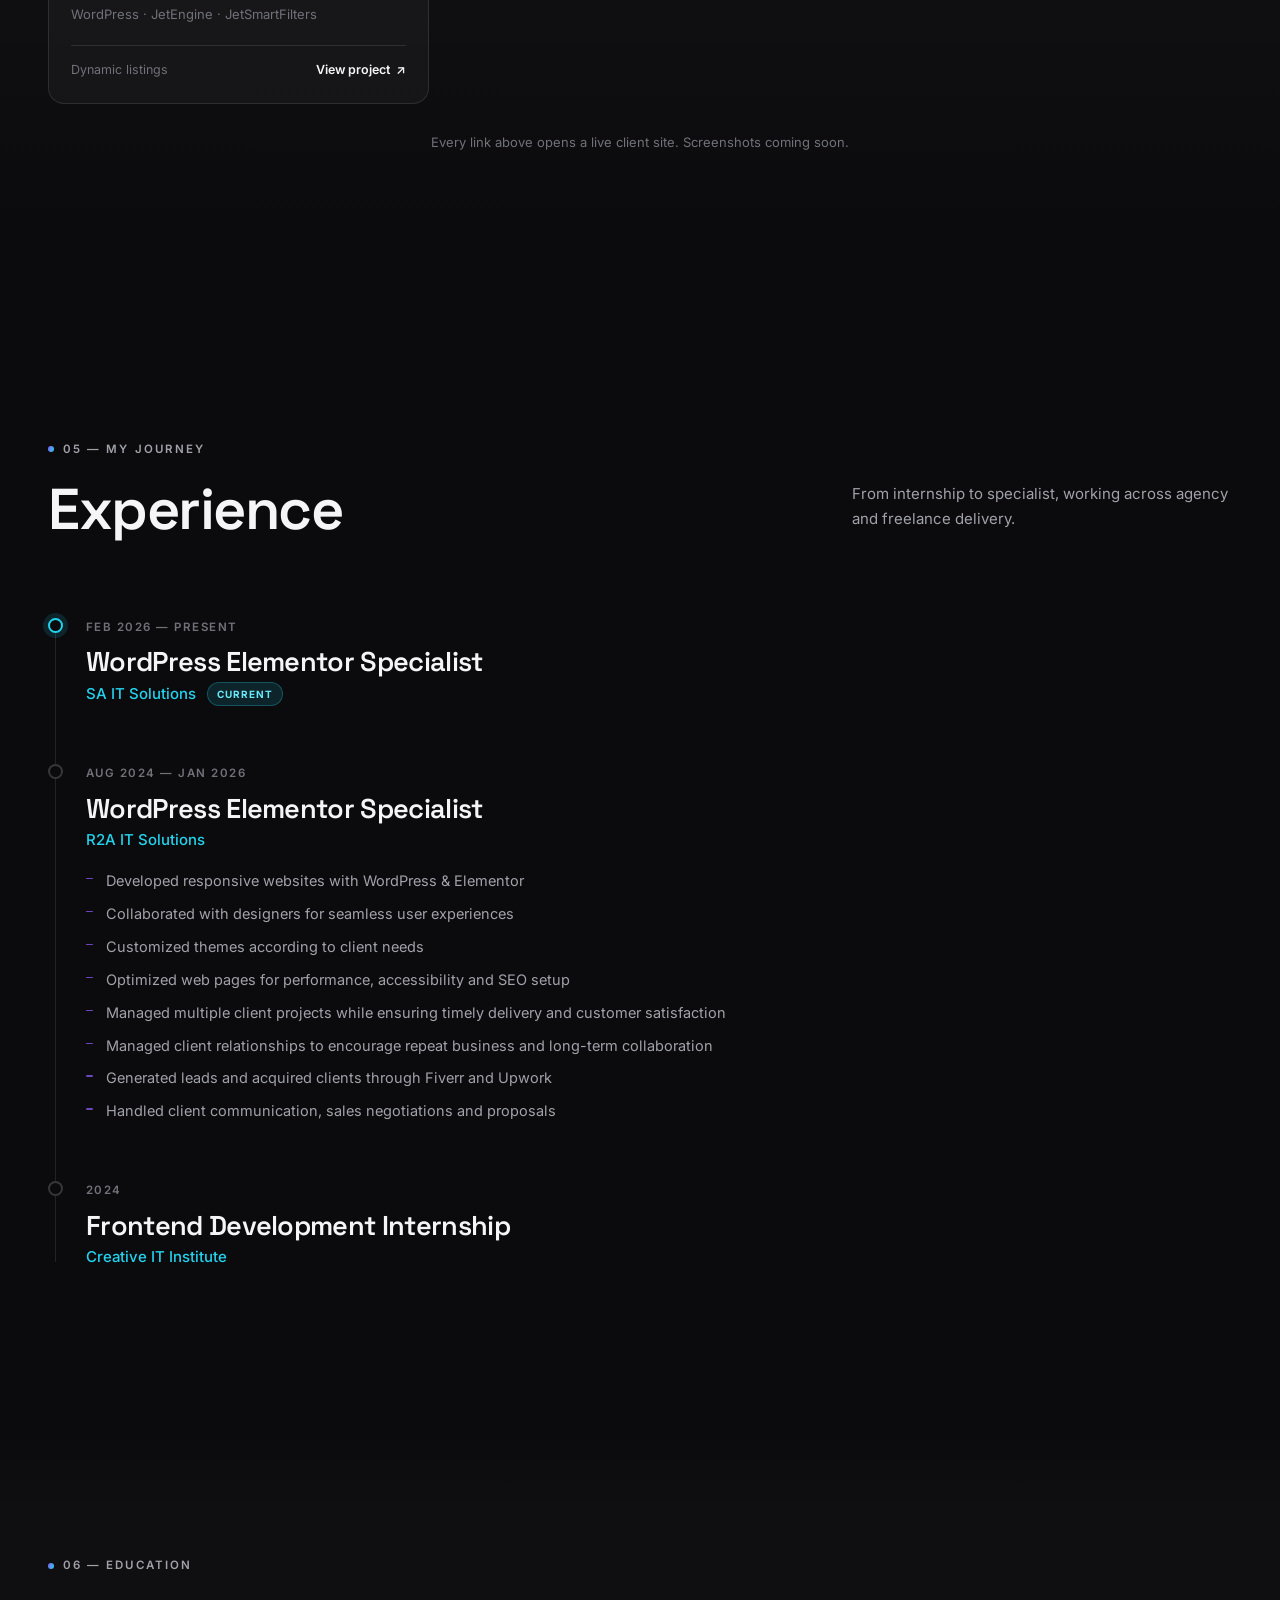
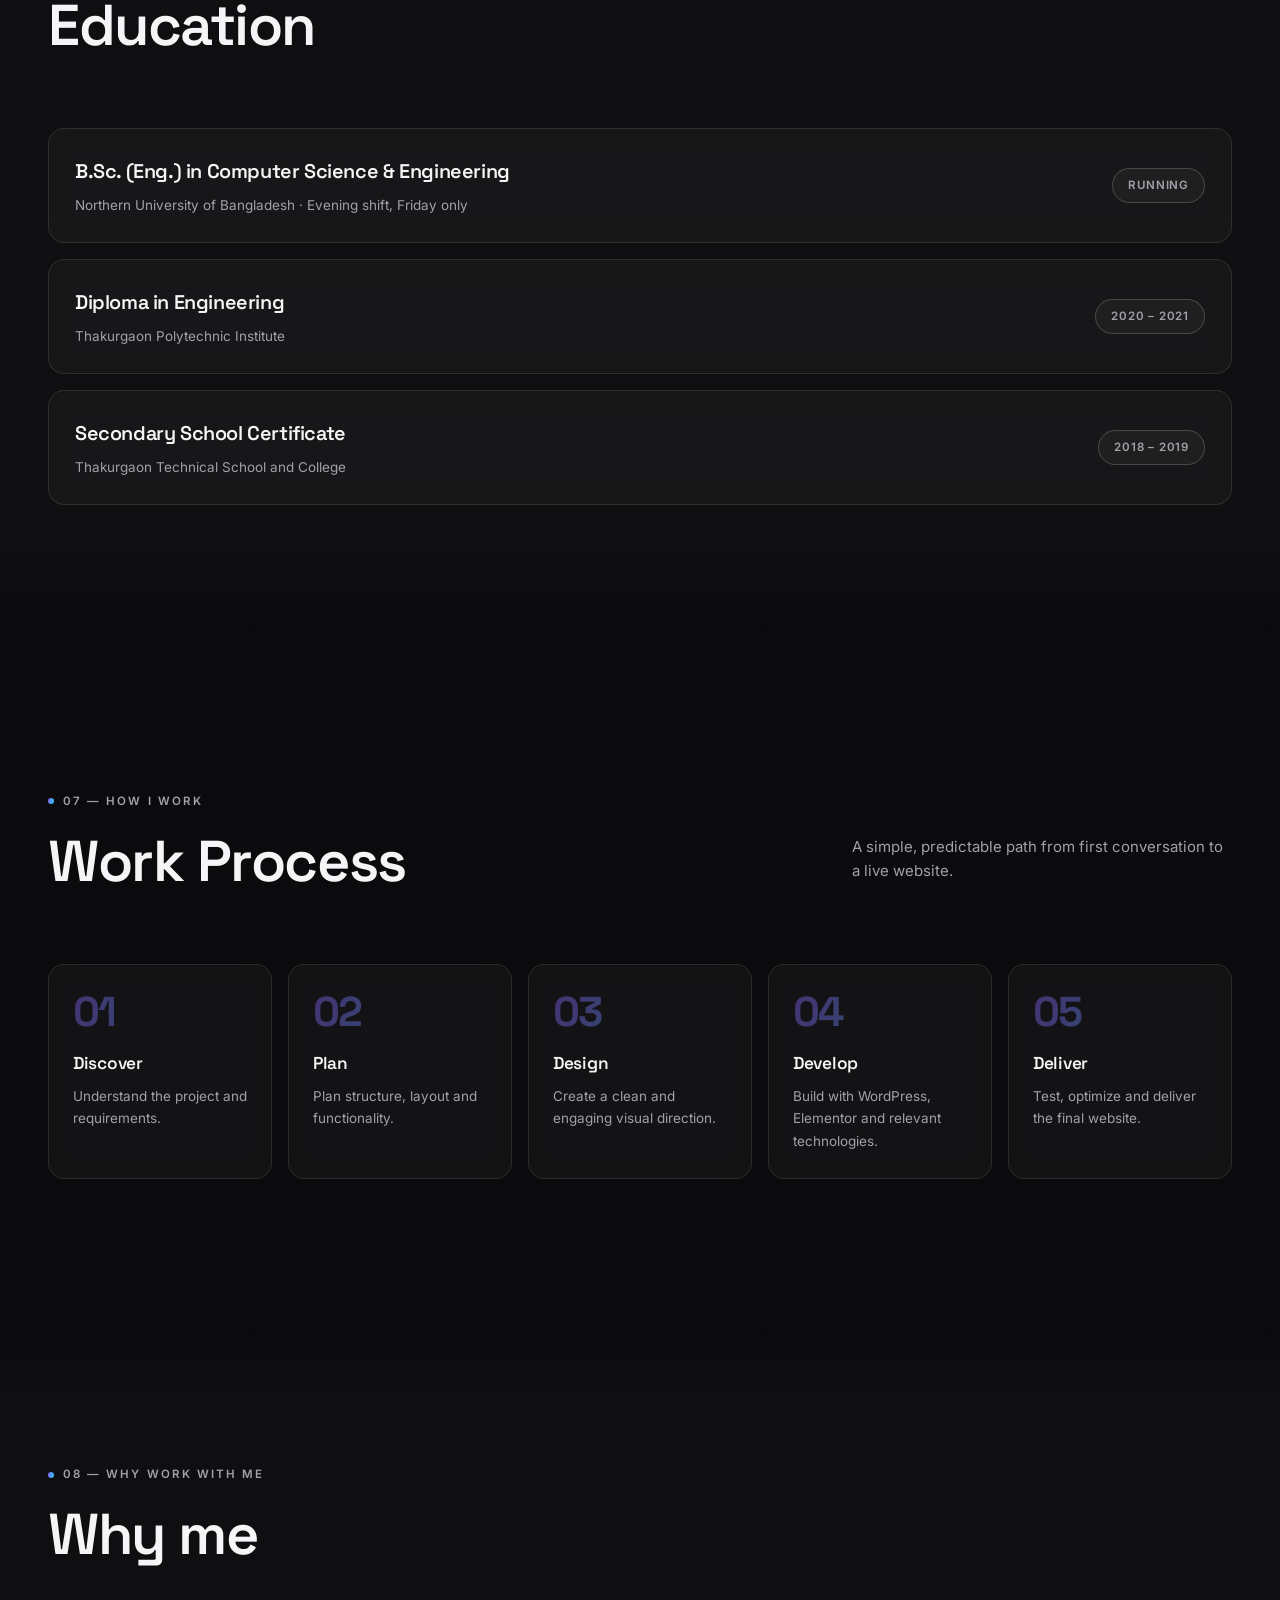
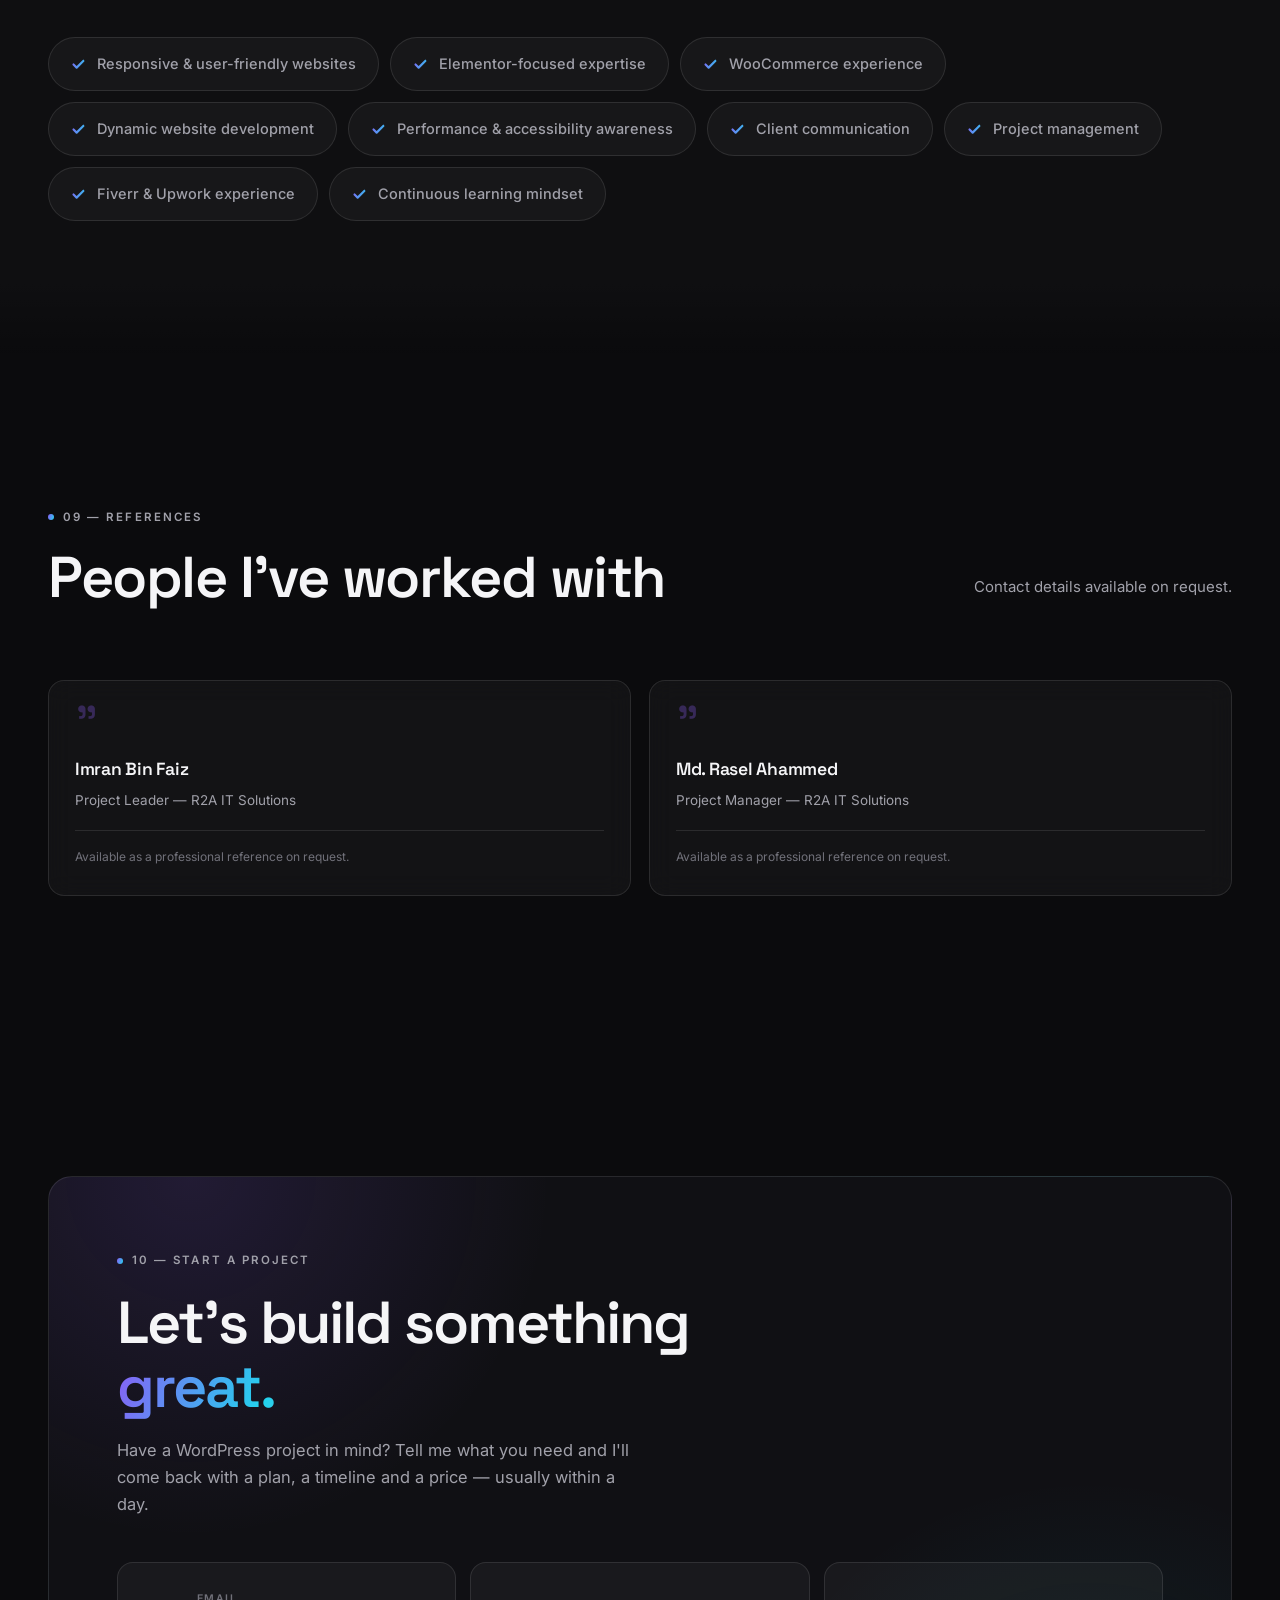
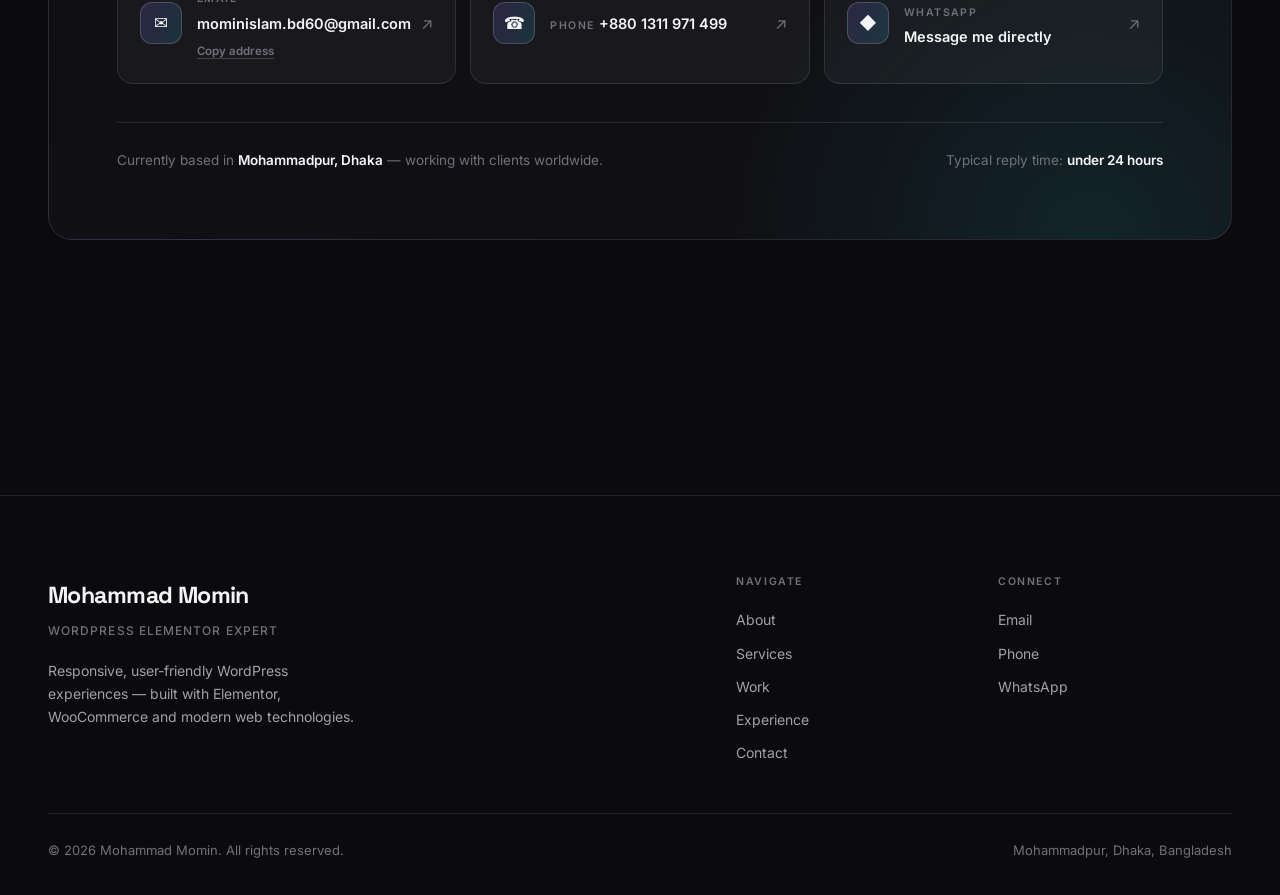
==== commit 9da2fe8e: "Update portfolio again" ====
--- a/index.html
+++ b/index.html
@@ -15,1017 +15,7 @@
 <link rel="preconnect" href="https://fonts.gstatic.com" crossorigin>
 <link href="https://fonts.googleapis.com/css2?family=Space+Grotesk:wght@400;500;600;700&family=Inter:wght@400;500;600&display=swap" rel="stylesheet">
 
-<style>
-/* ============================================================
-   TOKENS
-   ============================================================ */
-:root{
-  --bg:#0b0b0d;
-  --bg-2:#101014;
-  --surface:rgba(255,255,255,0.035);
-  --surface-2:rgba(255,255,255,0.06);
-  --line:rgba(255,255,255,0.10);
-  --line-2:rgba(255,255,255,0.18);
-  --fg:#f5f5f7;
-  --fg-dim:#a1a1aa;
-  --fg-dim-2:#71717a;
-
-  --accent-1:#8b5cf6;
-  --accent-2:#22d3ee;
-  --accent-3:#f472b6;
-  --grad:linear-gradient(110deg,var(--accent-1),var(--accent-2));
-  --grad-soft:linear-gradient(110deg,rgba(139,92,246,.18),rgba(34,211,238,.14));
-
-  --head:'Space Grotesk',system-ui,sans-serif;
-  --body:'Inter',system-ui,sans-serif;
-
-  --ease:cubic-bezier(.22,1,.36,1);
-  --ease-out:cubic-bezier(.16,1,.3,1);
-  --nav-h:72px;
-  --r-sm:10px;
-  --r-md:16px;
-  --r-lg:24px;
-  --r-pill:999px;
-}
-
-/* ============================================================
-   RESET
-   ============================================================ */
-*{margin:0;padding:0;box-sizing:border-box;}
-html{scroll-behavior:smooth;-webkit-text-size-adjust:100%;}
-html,body{background:var(--bg);color:var(--fg);}
-body{
-  font-family:var(--body);
-  font-size:16px;
-  line-height:1.65;
-  -webkit-font-smoothing:antialiased;
-  -moz-osx-font-smoothing:grayscale;
-  overflow-x:hidden;
-}
-body.no-scroll{overflow:hidden;}
-img{max-width:100%;display:block;}
-a{color:inherit;text-decoration:none;}
-button{font-family:inherit;cursor:pointer;border:none;background:none;color:inherit;font-size:inherit;}
-ul{list-style:none;}
-section{position:relative;}
-::selection{background:var(--accent-1);color:#fff;}
-
-/* Scrollbar */
-::-webkit-scrollbar{width:10px;}
-::-webkit-scrollbar-track{background:var(--bg);}
-::-webkit-scrollbar-thumb{background:rgba(255,255,255,.14);border-radius:99px;border:2px solid var(--bg);}
-::-webkit-scrollbar-thumb:hover{background:rgba(255,255,255,.26);}
-
-.wrap{max-width:1400px;margin:0 auto;padding:0 clamp(20px,5vw,48px);}
-
-:focus-visible{outline:2px solid var(--accent-2);outline-offset:3px;border-radius:4px;}
-
-.skip-link{
-  position:absolute;left:-9999px;top:0;z-index:10000;
-  background:var(--fg);color:var(--bg);padding:12px 20px;border-radius:0 0 var(--r-sm) 0;
-  font-weight:600;font-size:14px;
-}
-.skip-link:focus{left:0;}
-
-/* ============================================================
-   BACKDROP FX
-   ============================================================ */
-.grain{
-  position:fixed;inset:0;pointer-events:none;z-index:9998;opacity:.028;
-  background-image:url("data:image/svg+xml,%3Csvg xmlns='http://www.w3.org/2000/svg' width='140' height='140'%3E%3Cfilter id='n'%3E%3CfeTurbulence type='fractalNoise' baseFrequency='0.85' numOctaves='3' stitchTiles='stitch'/%3E%3C/filter%3E%3Crect width='100%25' height='100%25' filter='url(%23n)'/%3E%3C/svg%3E");
-}
-.orb{
-  position:fixed;border-radius:50%;pointer-events:none;z-index:0;
-  filter:blur(120px);opacity:.30;
-}
-.orb-a{width:620px;height:620px;background:var(--accent-1);top:-260px;left:-160px;}
-.orb-b{width:520px;height:520px;background:var(--accent-2);top:36%;right:-220px;opacity:.20;}
-.orb-c{width:460px;height:460px;background:var(--accent-3);bottom:-180px;left:22%;opacity:.13;}
-
-.spotlight{
-  position:fixed;inset:0;pointer-events:none;z-index:1;opacity:0;
-  transition:opacity .6s ease;
-  background:radial-gradient(560px circle at var(--mx,50%) var(--my,50%),rgba(139,92,246,.10),transparent 62%);
-}
-@media (hover:hover) and (pointer:fine){ .spotlight{opacity:1;} }
-
-main,header,footer{position:relative;z-index:2;}
-
-.scroll-progress{
-  position:fixed;top:0;left:0;height:2px;width:0;z-index:9999;
-  background:var(--grad);box-shadow:0 0 14px rgba(139,92,246,.7);
-  transition:width .1s linear;
-}
-
-/* ============================================================
-   TYPE
-   ============================================================ */
-h1,h2,h3,h4,h5{font-family:var(--head);font-weight:600;line-height:1.08;letter-spacing:-.025em;}
-
-.eyebrow{
-  font-family:var(--body);font-size:11.5px;font-weight:600;
-  letter-spacing:.18em;text-transform:uppercase;color:var(--fg-dim);
-  display:inline-flex;align-items:center;gap:9px;
-}
-.eyebrow::before{
-  content:'';width:6px;height:6px;border-radius:50%;
-  background:var(--grad);flex:none;
-}
-.eyebrow.plain::before{display:none;}
-
-.grad-text{
-  background:linear-gradient(110deg,var(--accent-1),var(--accent-2),var(--accent-3),var(--accent-1));
-  background-size:300% 100%;
-  -webkit-background-clip:text;background-clip:text;
-  -webkit-text-fill-color:transparent;color:transparent;
-  animation:gradFlow 6s ease-in-out infinite;
-}
-@keyframes gradFlow{
-  0%{background-position:0% 50%;}
-  50%{background-position:100% 50%;}
-  100%{background-position:0% 50%;}
-}
-
-.section-title{
-  font-size:clamp(2rem,5.2vw,3.6rem);
-  margin-top:18px;
-}
-
-.section{padding:clamp(80px,11vw,140px) 0;}
-.section-alt{background:linear-gradient(180deg,transparent,rgba(255,255,255,.018) 12%,rgba(255,255,255,.018) 88%,transparent);}
-
-.sec-head{
-  display:flex;justify-content:space-between;align-items:flex-end;
-  gap:40px;flex-wrap:wrap;margin-bottom:clamp(44px,6vw,72px);
-}
-.sec-head p{
-  max-width:380px;color:var(--fg-dim);font-size:15px;
-  padding-bottom:8px;
-}
-
-/* ============================================================
-   REVEAL
-   ============================================================ */
-.reveal{opacity:0;transform:translateY(26px);transition:opacity .85s var(--ease),transform .85s var(--ease);}
-.reveal.in{opacity:1;transform:none;}
-
-/* ============================================================
-   BUTTONS
-   ============================================================ */
-.btn{
-  display:inline-flex;align-items:center;gap:10px;
-  padding:15px 28px;border-radius:var(--r-pill);
-  font-size:14.5px;font-weight:600;font-family:var(--body);
-  position:relative;overflow:hidden;
-  transition:transform .35s var(--ease),box-shadow .35s var(--ease),background .35s ease,border-color .35s ease;
-  white-space:nowrap;
-}
-.btn .arrow{transition:transform .35s var(--ease);display:inline-block;}
-.btn:hover .arrow{transform:translateX(4px);}
-
-.btn-solid{background:var(--grad);color:#0b0b0d;font-weight:700;}
-.btn-solid::after{
-  content:'';position:absolute;inset:0;border-radius:inherit;
-  background:linear-gradient(110deg,transparent,rgba(255,255,255,.55),transparent);
-  transform:translateX(-120%);
-}
-.btn-solid:hover{transform:translateY(-2px);box-shadow:0 12px 34px -8px rgba(139,92,246,.6);}
-.btn-solid:hover::after{transition:transform .75s var(--ease);transform:translateX(120%);}
-
-.btn-ghost{
-  border:1px solid var(--line-2);color:var(--fg);
-  background:var(--surface);backdrop-filter:blur(10px);
-}
-.btn-ghost:hover{transform:translateY(-2px);border-color:rgba(255,255,255,.4);background:var(--surface-2);}
-
-/* ============================================================
-   NAV
-   ============================================================ */
-.site-nav{
-  position:fixed;top:0;left:0;right:0;z-index:900;
-  height:var(--nav-h);
-  display:flex;align-items:center;
-  transition:background .45s ease,border-color .45s ease,backdrop-filter .45s ease;
-  border-bottom:1px solid transparent;
-}
-.site-nav.scrolled{
-  background:rgba(11,11,13,.78);
-  backdrop-filter:blur(18px) saturate(160%);
-  -webkit-backdrop-filter:blur(18px) saturate(160%);
-  border-bottom-color:var(--line);
-}
-.nav-inner{display:flex;align-items:center;justify-content:space-between;gap:24px;width:100%;}
-
-.logo{display:flex;align-items:center;gap:11px;font-family:var(--head);font-weight:700;font-size:15px;letter-spacing:-.01em;}
-.logo-mark{
-  width:34px;height:34px;border-radius:10px;flex:none;
-  background:var(--grad);color:#0b0b0d;
-  display:grid;place-items:center;
-  font-size:13px;font-weight:700;letter-spacing:.02em;
-}
-.logo-text{display:flex;flex-direction:column;line-height:1.15;}
-.logo-text small{font-family:var(--body);font-size:10px;font-weight:500;color:var(--fg-dim-2);letter-spacing:.09em;text-transform:uppercase;}
-
-.primary-links{display:flex;align-items:center;gap:34px;}
-.primary-links a{
-  font-size:14px;font-weight:500;color:var(--fg-dim);
-  position:relative;padding:6px 0;transition:color .3s ease;
-}
-.primary-links a::after{
-  content:'';position:absolute;left:0;bottom:0;height:1px;width:0;
-  background:var(--grad);transition:width .35s var(--ease);
-}
-.primary-links a:hover,.primary-links a.active{color:var(--fg);}
-.primary-links a:hover::after,.primary-links a.active::after{width:100%;}
-
-.nav-right{display:flex;align-items:center;gap:14px;}
-.nav-cta{
-  padding:10px 20px;border-radius:var(--r-pill);
-  border:1px solid var(--line-2);font-size:13.5px;font-weight:600;
-  background:var(--surface);transition:all .3s var(--ease);
-}
-.nav-cta:hover{background:var(--fg);color:var(--bg);border-color:var(--fg);}
-
-.burger{
-  display:none;width:42px;height:42px;border-radius:11px;
-  border:1px solid var(--line);background:var(--surface);
-  place-items:center;gap:5px;flex-direction:column;justify-content:center;
-}
-.burger span{display:block;width:17px;height:1.5px;background:var(--fg);border-radius:2px;transition:transform .35s var(--ease),opacity .25s ease;}
-.burger[aria-expanded="true"] span:nth-child(1){transform:translateY(6.5px) rotate(45deg);}
-.burger[aria-expanded="true"] span:nth-child(2){opacity:0;}
-.burger[aria-expanded="true"] span:nth-child(3){transform:translateY(-6.5px) rotate(-45deg);}
-
-/* Mobile menu */
-.mobile-menu{
-  position:fixed;inset:0;z-index:899;
-  background:rgba(9,9,11,.97);
-  backdrop-filter:blur(22px);-webkit-backdrop-filter:blur(22px);
-  display:flex;flex-direction:column;justify-content:center;
-  padding:0 clamp(24px,8vw,60px);
-  opacity:0;visibility:hidden;transition:opacity .45s var(--ease),visibility .45s;
-}
-.mobile-menu.open{opacity:1;visibility:visible;}
-.mobile-menu a{
-  font-family:var(--head);font-size:clamp(1.9rem,8vw,2.9rem);font-weight:600;
-  padding:13px 0;border-bottom:1px solid var(--line);color:var(--fg-dim);
-  display:flex;justify-content:space-between;align-items:center;
-  opacity:0;transform:translateY(18px);
-  transition:color .3s ease,opacity .5s var(--ease),transform .5s var(--ease);
-}
-.mobile-menu.open a{opacity:1;transform:none;}
-.mobile-menu.open a:nth-child(2){transition-delay:.06s;}
-.mobile-menu.open a:nth-child(3){transition-delay:.10s;}
-.mobile-menu.open a:nth-child(4){transition-delay:.14s;}
-.mobile-menu.open a:nth-child(5){transition-delay:.18s;}
-.mobile-menu.open a:nth-child(6){transition-delay:.22s;}
-.mobile-menu.open a:nth-child(7){transition-delay:.26s;}
-.mobile-menu a:hover{color:var(--fg);}
-.mobile-menu a span{font-size:12px;color:var(--fg-dim-2);font-family:var(--body);font-weight:500;}
-.mm-foot{
-  margin-top:40px;font-size:13px;color:var(--fg-dim-2);
-  display:flex;flex-direction:column;gap:6px;
-}
-.mm-foot a{font-family:var(--body);font-size:13px;border:none;padding:0;color:var(--fg-dim);display:inline;}
-
-/* ============================================================
-   HERO
-   ============================================================ */
-.hero{
-  min-height:100svh;display:flex;flex-direction:column;justify-content:center;
-  padding-top:calc(var(--nav-h) + 40px);padding-bottom:80px;
-  overflow:hidden;
-}
-.hero-grid-lines{
-  position:absolute;inset:0;pointer-events:none;z-index:-1;
-  background-image:linear-gradient(rgba(255,255,255,.028) 1px,transparent 1px),
-                   linear-gradient(90deg,rgba(255,255,255,.028) 1px,transparent 1px);
-  background-size:72px 72px;
-  mask-image:radial-gradient(ellipse 80% 60% at 50% 40%,#000 30%,transparent 78%);
-  -webkit-mask-image:radial-gradient(ellipse 80% 60% at 50% 40%,#000 30%,transparent 78%);
-  animation:gridDrift 22s linear infinite;
-}
-@keyframes gridDrift{
-  0%{background-position:0 0,0 0;}
-  100%{background-position:72px 72px,72px 72px;}
-}
-
-.hero-aurora{
-  position:absolute;inset:-10% -10% auto -10%;height:130%;
-  pointer-events:none;z-index:-1;
-  background:
-    radial-gradient(38% 42% at 22% 28%,rgba(139,92,246,.32),transparent 70%),
-    radial-gradient(34% 38% at 78% 18%,rgba(34,211,238,.24),transparent 70%),
-    radial-gradient(30% 34% at 55% 78%,rgba(244,114,182,.14),transparent 70%);
-  filter:blur(10px);
-  animation:auroraShift 16s ease-in-out infinite;
-}
-@keyframes auroraShift{
-  0%,100%{transform:translate3d(0,0,0) scale(1);}
-  33%{transform:translate3d(-2%,3%,0) scale(1.06);}
-  66%{transform:translate3d(2%,-2%,0) scale(0.97);}
-}
-
-.hero-badge{
-  display:inline-flex;align-items:center;gap:10px;
-  padding:7px 16px 7px 12px;border-radius:var(--r-pill);
-  border:1px solid rgba(34,211,238,.28);
-  background:rgba(34,211,238,.06);
-  font-size:12.5px;font-weight:500;color:#a5f3fc;
-  margin-bottom:34px;
-  animation:badgeFloat 4.2s ease-in-out infinite;
-}
-@keyframes badgeFloat{
-  0%,100%{transform:translateY(0);}
-  50%{transform:translateY(-5px);}
-}
-
-.hero-inner{
-  display:grid;
-  grid-template-columns:minmax(0,1.18fr) minmax(0,.82fr);
-  gap:clamp(28px,5vw,64px);
-  align-items:center;
-}
-
-.hero-visual{
-  position:relative;display:flex;justify-content:center;align-items:flex-end;
-  height:100%;min-height:480px;
-}
-.hero-visual-glow{
-  position:absolute;left:50%;bottom:6%;width:78%;aspect-ratio:1/1;
-  transform:translateX(-50%);border-radius:50%;
-  background:radial-gradient(circle,rgba(139,92,246,.38),rgba(34,211,238,.14) 55%,transparent 72%);
-  filter:blur(38px);z-index:0;
-  animation:glowPulse 3.6s ease-in-out infinite;
-}
-@keyframes glowPulse{
-  0%,100%{opacity:.75;transform:translateX(-50%) scale(1);}
-  50%{opacity:1;transform:translateX(-50%) scale(1.06);}
-}
-
-.hero-photo{
-  position:relative;z-index:1;
-  max-height:min(78vh,780px);width:auto;max-width:100%;
-  object-fit:contain;
-  filter:drop-shadow(0 30px 50px rgba(0,0,0,.55));
-  transform-origin:50% 100%;
-  animation:heroWalkIn 4s var(--ease-out) 1 both,
-            heroIdle 3.2s ease-in-out 4s infinite;
-}
-@keyframes heroWalkIn{
-  0%{transform:translateY(70px) scale(.5) translateX(-14px);opacity:0;filter:blur(10px) drop-shadow(0 10px 20px rgba(0,0,0,.3));}
-  10%{opacity:1;}
-  25%{transform:translateY(46px) scale(.63) translateX(12px);filter:blur(6px) drop-shadow(0 16px 28px rgba(0,0,0,.4));}
-  40%{transform:translateY(30px) scale(.75) translateX(-9px);filter:blur(4px) drop-shadow(0 20px 34px rgba(0,0,0,.45));}
-  55%{transform:translateY(17px) scale(.86) translateX(7px);filter:blur(2px) drop-shadow(0 24px 40px rgba(0,0,0,.5));}
-  70%{transform:translateY(8px) scale(.94) translateX(-4px);filter:blur(1px) drop-shadow(0 28px 46px rgba(0,0,0,.52));}
-  85%{transform:translateY(3px) scale(.98) translateX(2px);filter:blur(0) drop-shadow(0 30px 50px rgba(0,0,0,.55));}
-  100%{transform:translateY(0) scale(1) translateX(0);opacity:1;filter:blur(0) drop-shadow(0 30px 50px rgba(0,0,0,.55));}
-}
-@keyframes heroIdle{
-  0%,100%{transform:translateY(0) scale(1);}
-  50%{transform:translateY(-8px) scale(1);}
-}
-@media (prefers-reduced-motion:reduce){
-  .hero-photo{animation:none;opacity:1;}
-}
-.pulse{
-  width:7px;height:7px;border-radius:50%;background:#22d3ee;flex:none;
-  box-shadow:0 0 0 0 rgba(34,211,238,.65);
-  animation:pulse 2.2s infinite;
-}
-@keyframes pulse{
-  0%{box-shadow:0 0 0 0 rgba(34,211,238,.6);}
-  70%{box-shadow:0 0 0 11px rgba(34,211,238,0);}
-  100%{box-shadow:0 0 0 0 rgba(34,211,238,0);}
-}
-
-.hero h1{
-  font-size:clamp(2.7rem,8.6vw,6.4rem);
-  line-height:1.02;letter-spacing:-.04em;font-weight:700;
-  margin-bottom:30px;
-}
-.hero h1 .line{display:block;overflow:hidden;}
-.hero h1 .line > span{
-  display:block;transform:translateY(105%);
-  animation:lineUp 1.05s var(--ease-out) forwards;
-}
-.hero h1 .line:nth-child(2) > span{animation-delay:.10s;}
-.hero h1 .line:nth-child(3) > span{animation-delay:.20s;}
-@keyframes lineUp{to{transform:translateY(0);}}
-
-.hero-sub{
-  display:grid;grid-template-columns:minmax(0,1fr) auto;
-  gap:40px;align-items:end;
-  padding-top:30px;border-top:1px solid var(--line);
-  margin-top:38px;
-}
-.hero-sub p{max-width:490px;color:var(--fg-dim);font-size:clamp(15px,1.5vw,17px);}
-.hero-ctas{display:flex;gap:12px;flex-wrap:wrap;}
-
-.hero-meta{
-  display:flex;gap:26px;flex-wrap:wrap;
-  margin-top:34px;font-size:13px;color:var(--fg-dim-2);
-}
-.hero-meta span{display:inline-flex;align-items:center;gap:8px;}
-.hero-meta span::before{content:'';width:4px;height:4px;border-radius:50%;background:var(--fg-dim-2);}
-
-/* Stats */
-.stats{
-  display:grid;grid-template-columns:repeat(3,1fr);
-  gap:1px;background:var(--line);
-  border:1px solid var(--line);border-radius:var(--r-md);
-  overflow:hidden;margin-top:clamp(50px,7vw,80px);
-}
-.stat{
-  background:var(--bg-2);padding:clamp(24px,3.4vw,38px);
-  transition:background .4s ease;
-}
-.stat:hover{background:#15151a;}
-.stat-num{
-  font-family:var(--head);font-size:clamp(2rem,4.6vw,3rem);font-weight:700;
-  line-height:1;letter-spacing:-.03em;
-  background:var(--grad);-webkit-background-clip:text;background-clip:text;
-  -webkit-text-fill-color:transparent;color:transparent;
-}
-.stat-label{font-size:13px;color:var(--fg-dim);margin-top:10px;}
-
-/* ============================================================
-   MARQUEE
-   ============================================================ */
-.marquee{
-  border-top:1px solid var(--line);border-bottom:1px solid var(--line);
-  padding:22px 0;overflow:hidden;
-  background:rgba(255,255,255,.014);
-  mask-image:linear-gradient(90deg,transparent,#000 12%,#000 88%,transparent);
-  -webkit-mask-image:linear-gradient(90deg,transparent,#000 12%,#000 88%,transparent);
-}
-.marquee-track{
-  display:flex;gap:52px;width:max-content;
-  animation:scrollX 34s linear infinite;
-}
-.marquee:hover .marquee-track{animation-play-state:paused;}
-.marquee-track span{
-  font-family:var(--head);font-size:clamp(1rem,2vw,1.35rem);font-weight:600;
-  letter-spacing:.02em;color:var(--fg-dim-2);white-space:nowrap;
-  display:inline-flex;align-items:center;gap:52px;
-  transition:color .3s ease;
-}
-.marquee-track span::after{content:'';width:5px;height:5px;border-radius:50%;background:var(--accent-1);opacity:.7;}
-.marquee-track span:hover{color:var(--fg);}
-@keyframes scrollX{to{transform:translateX(-50%);}}
-
-/* ============================================================
-   PANELS (glass cards)
-   ============================================================ */
-.panel{
-  background:var(--surface);
-  border:1px solid var(--line);
-  border-radius:var(--r-md);
-  backdrop-filter:blur(12px);-webkit-backdrop-filter:blur(12px);
-  transition:border-color .4s ease,background .4s ease,transform .4s var(--ease);
-}
-.panel:hover{border-color:var(--line-2);background:var(--surface-2);}
-
-/* ============================================================
-   ABOUT
-   ============================================================ */
-.about-grid{
-  display:grid;grid-template-columns:minmax(0,.82fr) minmax(0,1.18fr);
-  gap:clamp(34px,5vw,72px);align-items:start;
-}
-.portrait{
-  position:relative;border-radius:var(--r-lg);overflow:hidden;
-  border:1px solid var(--line);background:var(--bg-2);
-  aspect-ratio:4/4.6;
-}
-.portrait img{width:100%;height:100%;object-fit:cover;object-position:center 18%;opacity:0;}
-.portrait.in img{animation:walkIn 4s var(--ease-out) 1 both;}
-@keyframes walkIn{
-  0%{transform:translateX(-160%) rotate(-4deg) scale(.92);opacity:0;}
-  8%{opacity:1;}
-  20%{transform:translateX(-118%) rotate(3deg) scale(.94);}
-  35%{transform:translateX(-82%) rotate(-3deg) scale(.96);}
-  50%{transform:translateX(-52%) rotate(3deg) scale(.97);}
-  65%{transform:translateX(-28%) rotate(-2deg) scale(.98);}
-  80%{transform:translateX(-10%) rotate(1.2deg) scale(.99);}
-  92%{transform:translateX(-2%) rotate(-.5deg) scale(1);}
-  100%{transform:translateX(0) rotate(0deg) scale(1);opacity:1;}
-}
-@media (prefers-reduced-motion:reduce){
-  .portrait img{opacity:1;animation:none;}
-}
-.portrait::after{
-  content:'';position:absolute;inset:0;
-  background:linear-gradient(180deg,transparent 52%,rgba(11,11,13,.72));
-}
-.portrait-tag{
-  position:absolute;left:18px;bottom:18px;z-index:2;
-  padding:9px 15px;border-radius:var(--r-pill);
-  background:rgba(11,11,13,.72);border:1px solid var(--line-2);
-  backdrop-filter:blur(12px);-webkit-backdrop-filter:blur(12px);
-  font-size:12px;font-weight:600;
-}
-.about-text > p{
-  color:var(--fg-dim);font-size:clamp(15px,1.5vw,16.5px);
-  margin-bottom:20px;max-width:60ch;
-}
-.about-text > p strong{color:var(--fg);font-weight:600;}
-
-.about-meta{
-  display:grid;grid-template-columns:repeat(auto-fit,minmax(150px,1fr));
-  gap:1px;background:var(--line);
-  border:1px solid var(--line);border-radius:var(--r-md);
-  overflow:hidden;margin-top:36px;
-}
-.about-meta > div{background:var(--bg-2);padding:20px 22px;}
-.m-label{font-size:10.5px;letter-spacing:.15em;text-transform:uppercase;color:var(--fg-dim-2);font-weight:600;}
-.m-value{font-family:var(--head);font-size:15.5px;font-weight:600;margin-top:7px;letter-spacing:-.01em;}
-
-/* ============================================================
-   SERVICES
-   ============================================================ */
-.services{display:flex;flex-direction:column;}
-.service{
-  display:grid;grid-template-columns:56px minmax(0,1.05fr) minmax(0,1.25fr) 34px;
-  gap:22px;align-items:center;
-  padding:26px 20px;border-top:1px solid var(--line);
-  border-radius:var(--r-sm);
-  transition:background .4s ease,padding .4s var(--ease);
-  cursor:default;
-}
-.service:last-child{border-bottom:1px solid var(--line);}
-.service:hover{background:linear-gradient(90deg,rgba(139,92,246,.09),rgba(34,211,238,.045),transparent);}
-.service-num{
-  font-family:var(--head);font-size:12.5px;font-weight:600;
-  color:var(--fg-dim-2);letter-spacing:.05em;
-}
-.service-name{
-  font-family:var(--head);font-size:clamp(1.05rem,2.1vw,1.45rem);
-  font-weight:600;letter-spacing:-.02em;
-  transition:color .35s ease;
-}
-.service:hover .service-name{color:transparent;background:var(--grad);-webkit-background-clip:text;background-clip:text;-webkit-text-fill-color:transparent;}
-.service-desc{font-size:14.5px;color:var(--fg-dim);}
-.service-arrow{
-  font-size:17px;color:var(--fg-dim-2);
-  transition:transform .4s var(--ease),color .35s ease;
-  justify-self:end;
-}
-.service:hover .service-arrow{transform:translate(4px,-4px);color:var(--accent-2);}
-
-/* ============================================================
-   SKILLS
-   ============================================================ */
-.skills-grid{
-  display:grid;grid-template-columns:repeat(auto-fit,minmax(260px,1fr));
-  gap:18px;
-}
-.skill{padding:26px 24px;}
-.skill h4{
-  font-size:12px;letter-spacing:.15em;text-transform:uppercase;
-  color:var(--fg-dim-2);font-weight:600;font-family:var(--body);
-  display:flex;align-items:center;gap:9px;margin-bottom:18px;
-}
-.skill h4::before{
-  content:'';width:16px;height:2px;border-radius:2px;background:var(--grad);flex:none;
-}
-.skill ul{display:flex;flex-wrap:wrap;gap:8px;}
-.skill li{
-  font-size:13.5px;font-weight:500;
-  padding:7px 13px;border-radius:var(--r-pill);
-  background:rgba(255,255,255,.045);border:1px solid var(--line);
-  color:var(--fg-dim);
-  transition:all .3s ease;
-}
-.skill li:hover{color:var(--fg);border-color:var(--line-2);background:rgba(255,255,255,.09);}
-.skill li small{
-  font-size:10px;opacity:.65;margin-left:5px;
-  text-transform:uppercase;letter-spacing:.06em;
-}
-
-/* ============================================================
-   WORK
-   ============================================================ */
-.filters{display:flex;gap:9px;flex-wrap:wrap;margin-bottom:34px;}
-.chip{
-  padding:9px 18px;border-radius:var(--r-pill);
-  border:1px solid var(--line);background:var(--surface);
-  font-size:13px;font-weight:600;color:var(--fg-dim);
-  transition:all .3s var(--ease);
-}
-.chip:hover{color:var(--fg);border-color:var(--line-2);}
-.chip.active{background:var(--fg);color:var(--bg);border-color:var(--fg);}
-
-.work-grid{
-  display:grid;grid-template-columns:repeat(auto-fill,minmax(310px,1fr));
-  gap:20px;
-}
-.proj{
-  display:flex;flex-direction:column;
-  border-radius:var(--r-md);overflow:hidden;
-  border:1px solid var(--line);background:var(--surface);
-  transition:transform .5s var(--ease),border-color .4s ease,box-shadow .5s var(--ease),opacity .4s ease;
-  position:relative;
-}
-.proj::before{
-  content:'';position:absolute;inset:0;border-radius:inherit;pointer-events:none;
-  opacity:0;transition:opacity .5s ease;
-  background:radial-gradient(400px circle at var(--px,50%) var(--py,50%),rgba(139,92,246,.16),transparent 60%);
-}
-.proj:hover::before{opacity:1;}
-.proj:hover{
-  transform:translateY(-5px);
-  border-color:var(--line-2);
-  box-shadow:0 24px 56px -18px rgba(0,0,0,.85);
-}
-.proj.hide{display:none;}
-
-.proj-media{
-  aspect-ratio:16/10;position:relative;overflow:hidden;
-  display:grid;place-items:center;
-  border-bottom:1px solid var(--line);
-}
-.proj-media::after{
-  content:'';position:absolute;inset:0;
-  background-image:linear-gradient(rgba(255,255,255,.05) 1px,transparent 1px),
-                   linear-gradient(90deg,rgba(255,255,255,.05) 1px,transparent 1px);
-  background-size:26px 26px;
-  mask-image:radial-gradient(circle at 50% 50%,#000,transparent 72%);
-  -webkit-mask-image:radial-gradient(circle at 50% 50%,#000,transparent 72%);
-}
-.proj-media .domain{
-  position:relative;z-index:2;
-  font-family:var(--head);font-size:clamp(.95rem,2vw,1.22rem);font-weight:600;
-  letter-spacing:-.01em;color:rgba(255,255,255,.94);
-  text-align:center;padding:0 22px;
-  text-shadow:0 2px 22px rgba(0,0,0,.55);
-}
-.proj[data-tone="violet"] .proj-media{background:linear-gradient(135deg,#2a1a4d,#0d1f33 55%,#1a1230);}
-.proj[data-tone="cyan"]   .proj-media{background:linear-gradient(135deg,#0b2e3d,#1b1440 58%,#0c2430);}
-.proj[data-tone="pink"]   .proj-media{background:linear-gradient(135deg,#3a1430,#191038 58%,#2c1230);}
-.proj[data-tone="slate"]  .proj-media{background:linear-gradient(135deg,#1c1c26,#101828 55%,#1a1a24);}
-
-.proj-body{padding:20px 22px 22px;display:flex;flex-direction:column;gap:6px;flex:1;}
-.proj-cat{
-  font-size:10.5px;font-weight:600;letter-spacing:.14em;text-transform:uppercase;
-  color:var(--accent-2);
-}
-.proj-title{
-  font-family:var(--head);font-size:1.22rem;font-weight:600;letter-spacing:-.02em;
-}
-.proj-tech{font-size:13px;color:var(--fg-dim-2);}
-.proj-foot{
-  margin-top:14px;padding-top:14px;border-top:1px solid var(--line);
-  display:flex;justify-content:space-between;align-items:center;
-  font-size:12.5px;color:var(--fg-dim-2);
-}
-.proj-view{
-  color:var(--fg);font-weight:600;
-  display:inline-flex;align-items:center;gap:6px;
-  transition:gap .35s var(--ease),color .3s ease;
-}
-.proj:hover .proj-view{gap:10px;color:var(--accent-2);}
-
-.work-note{
-  margin-top:28px;font-size:13px;color:var(--fg-dim-2);text-align:center;
-}
-
-/* ============================================================
-   EXPERIENCE
-   ============================================================ */
-.timeline{position:relative;padding-left:38px;}
-.rail{position:absolute;left:7px;top:8px;bottom:8px;width:1px;background:var(--line);}
-.rail-fill{width:100%;height:0;background:var(--grad);box-shadow:0 0 12px rgba(139,92,246,.6);}
-
-.tl-item{position:relative;padding-bottom:52px;}
-.tl-item:last-child{padding-bottom:0;}
-.tl-dot{
-  position:absolute;left:-38px;top:6px;
-  width:15px;height:15px;border-radius:50%;
-  background:var(--bg);border:2px solid var(--line-2);
-  transition:border-color .5s ease,box-shadow .5s ease;
-}
-.tl-item.current .tl-dot{
-  border-color:var(--accent-2);
-  box-shadow:0 0 0 5px rgba(34,211,238,.13);
-}
-.tl-date{
-  font-size:11.5px;font-weight:600;letter-spacing:.13em;text-transform:uppercase;
-  color:var(--fg-dim-2);
-}
-.tl-role{
-  font-size:clamp(1.2rem,2.6vw,1.7rem);font-weight:600;
-  margin:9px 0 5px;letter-spacing:-.025em;
-}
-.tl-company{
-  font-size:15px;color:var(--accent-2);font-weight:500;
-  display:flex;align-items:center;gap:11px;flex-wrap:wrap;
-}
-.tl-tag{
-  font-size:10px;font-weight:700;letter-spacing:.1em;text-transform:uppercase;
-  padding:3px 9px;border-radius:var(--r-pill);
-  background:rgba(34,211,238,.13);color:#67e8f9;
-  border:1px solid rgba(34,211,238,.28);
-}
-.tl-list{margin-top:16px;display:flex;flex-direction:column;gap:9px;}
-.tl-list li{
-  font-size:14.5px;color:var(--fg-dim);padding-left:20px;position:relative;
-}
-.tl-list li::before{
-  content:'';position:absolute;left:0;top:9px;
-  width:7px;height:1.5px;border-radius:2px;background:var(--accent-1);opacity:.75;
-}
-
-/* ============================================================
-   EDUCATION
-   ============================================================ */
-.edu-grid{display:grid;gap:16px;}
-.edu{
-  display:flex;justify-content:space-between;align-items:center;gap:24px;
-  padding:26px 26px;
-}
-.edu-degree{font-family:var(--head);font-size:clamp(1rem,2vw,1.24rem);font-weight:600;letter-spacing:-.02em;}
-.edu-school{font-size:13.5px;color:var(--fg-dim);margin-top:6px;}
-.edu-status{
-  flex:none;padding:7px 15px;border-radius:var(--r-pill);
-  border:1px solid var(--line-2);background:var(--surface);
-  font-size:11.5px;font-weight:600;letter-spacing:.07em;text-transform:uppercase;
-  color:var(--fg-dim);white-space:nowrap;
-}
-
-/* ============================================================
-   PROCESS
-   ============================================================ */
-.process{display:grid;grid-template-columns:repeat(auto-fit,minmax(215px,1fr));gap:16px;}
-.proc{padding:26px 24px;position:relative;overflow:hidden;}
-.proc-num{
-  font-family:var(--head);font-size:2.6rem;font-weight:700;line-height:1;
-  letter-spacing:-.04em;
-  background:var(--grad);-webkit-background-clip:text;background-clip:text;
-  -webkit-text-fill-color:transparent;color:transparent;opacity:.42;
-}
-.proc-title{
-  font-family:var(--head);font-size:1.08rem;font-weight:600;
-  margin:16px 0 8px;letter-spacing:-.015em;
-}
-.proc-desc{font-size:13.5px;color:var(--fg-dim);}
-
-/* ============================================================
-   WHY ME
-   ============================================================ */
-.why{display:flex;flex-wrap:wrap;gap:11px;}
-.why-item{
-  display:inline-flex;align-items:center;gap:11px;
-  padding:14px 22px;border-radius:var(--r-pill);
-  border:1px solid var(--line);background:var(--surface);
-  font-size:14.5px;font-weight:500;color:var(--fg-dim);
-  transition:all .35s var(--ease);
-}
-.why-item::before{
-  content:'';width:15px;height:15px;flex:none;border-radius:50%;
-  background:var(--grad);
-  mask-image:url("data:image/svg+xml,%3Csvg xmlns='http://www.w3.org/2000/svg' viewBox='0 0 24 24' fill='none' stroke='%23000' stroke-width='3.4' stroke-linecap='round' stroke-linejoin='round'%3E%3Cpolyline points='20 6 9 17 4 12'/%3E%3C/svg%3E");
-  mask-size:contain;mask-repeat:no-repeat;mask-position:center;
-  -webkit-mask-image:url("data:image/svg+xml,%3Csvg xmlns='http://www.w3.org/2000/svg' viewBox='0 0 24 24' fill='none' stroke='%23000' stroke-width='3.4' stroke-linecap='round' stroke-linejoin='round'%3E%3Cpolyline points='20 6 9 17 4 12'/%3E%3C/svg%3E");
-  -webkit-mask-size:contain;-webkit-mask-repeat:no-repeat;-webkit-mask-position:center;
-}
-.why-item:hover{color:var(--fg);border-color:var(--line-2);transform:translateY(-2px);background:var(--surface-2);}
-
-/* ============================================================
-   REFERENCES
-   ============================================================ */
-.refs{display:grid;grid-template-columns:repeat(auto-fit,minmax(280px,1fr));gap:18px;}
-.ref{padding:28px 26px;position:relative;overflow:hidden;}
-.ref-quote{
-  font-family:var(--head);font-size:3.4rem;line-height:.6;
-  color:var(--accent-1);opacity:.3;margin-bottom:14px;
-}
-.ref-name{font-family:var(--head);font-size:1.1rem;font-weight:600;letter-spacing:-.015em;}
-.ref-role{font-size:13.5px;color:var(--fg-dim);margin-top:5px;}
-.ref-avail{
-  margin-top:18px;padding-top:16px;border-top:1px solid var(--line);
-  font-size:12px;color:var(--fg-dim-2);
-}
-
-/* ============================================================
-   CONTACT
-   ============================================================ */
-.contact-panel{
-  border:1px solid var(--line);border-radius:var(--r-lg);
-  background:
-    radial-gradient(600px circle at 12% 0%,rgba(139,92,246,.14),transparent 60%),
-    radial-gradient(600px circle at 88% 100%,rgba(34,211,238,.10),transparent 60%),
-    var(--bg-2);
-  padding:clamp(36px,6vw,68px);
-  overflow:hidden;position:relative;
-}
-.contact-panel h2{
-  font-size:clamp(2rem,5.6vw,3.7rem);letter-spacing:-.035em;
-  margin:20px 0 18px;max-width:16ch;
-}
-.contact-panel > p{color:var(--fg-dim);max-width:52ch;font-size:clamp(15px,1.5vw,16.5px);}
-
-.contact-links{
-  display:grid;grid-template-columns:repeat(auto-fit,minmax(230px,1fr));
-  gap:14px;margin-top:44px;
-}
-.clink{
-  display:flex;align-items:center;gap:15px;
-  padding:20px 22px;border-radius:var(--r-md);
-  border:1px solid var(--line);background:rgba(255,255,255,.04);
-  transition:all .35s var(--ease);
-}
-.clink:hover{
-  transform:translateY(-3px);border-color:var(--line-2);
-  background:rgba(255,255,255,.085);
-  box-shadow:0 18px 40px -20px rgba(0,0,0,.9);
-}
-.clink-ico{
-  width:42px;height:42px;flex:none;border-radius:12px;
-  display:grid;place-items:center;
-  background:var(--grad-soft);border:1px solid var(--line-2);
-  font-size:17px;line-height:1;
-}
-.clink-body{min-width:0;}
-.clink-label{
-  font-size:10.5px;font-weight:600;letter-spacing:.14em;text-transform:uppercase;
-  color:var(--fg-dim-2);
-}
-.clink-value{
-  font-size:14.5px;font-weight:600;margin-top:3px;
-  overflow:hidden;text-overflow:ellipsis;white-space:nowrap;
-}
-.clink-arrow{margin-left:auto;color:var(--fg-dim-2);transition:transform .35s var(--ease),color .3s ease;flex:none;}
-.clink:hover .clink-arrow{transform:translate(3px,-3px);color:var(--accent-2);}
-
-.copy-btn{
-  margin-top:4px;font-size:11.5px;font-weight:600;color:var(--fg-dim-2);
-  text-decoration:underline;text-underline-offset:3px;text-decoration-color:var(--line-2);
-  transition:color .3s ease;
-}
-.copy-btn:hover{color:var(--accent-2);}
-
-.contact-foot{
-  margin-top:38px;padding-top:26px;border-top:1px solid var(--line);
-  display:flex;justify-content:space-between;gap:18px;flex-wrap:wrap;
-  font-size:13.5px;color:var(--fg-dim-2);
-}
-.contact-foot strong{color:var(--fg);font-weight:600;}
-
-/* ============================================================
-   FOOTER
-   ============================================================ */
-.site-footer{border-top:1px solid var(--line);padding:clamp(50px,7vw,80px) 0 34px;margin-top:clamp(60px,9vw,120px);}
-.footer-top{
-  display:grid;grid-template-columns:minmax(0,1.3fr) minmax(0,1fr);
-  gap:44px;padding-bottom:44px;border-bottom:1px solid var(--line);
-}
-.footer-brand{font-family:var(--head);font-size:1.45rem;font-weight:700;letter-spacing:-.025em;}
-.footer-brand small{
-  display:block;font-family:var(--body);font-size:12px;font-weight:500;
-  color:var(--fg-dim-2);letter-spacing:.09em;text-transform:uppercase;margin-top:7px;
-}
-.footer-tag{font-size:14px;color:var(--fg-dim);margin-top:18px;max-width:34ch;}
-.footer-cols{display:grid;grid-template-columns:repeat(auto-fit,minmax(120px,1fr));gap:28px;}
-.footer-col h5{
-  font-family:var(--body);font-size:10.5px;font-weight:600;letter-spacing:.15em;
-  text-transform:uppercase;color:var(--fg-dim-2);margin-bottom:16px;
-}
-.footer-col a{
-  display:block;font-size:14px;color:var(--fg-dim);
-  padding:5px 0;transition:color .3s ease,transform .3s var(--ease);
-}
-.footer-col a:hover{color:var(--fg);transform:translateX(4px);}
-.footer-bottom{
-  display:flex;justify-content:space-between;gap:16px;flex-wrap:wrap;
-  padding-top:26px;font-size:13px;color:var(--fg-dim-2);
-}
-.footer-bottom a{color:var(--fg-dim);transition:color .3s ease;}
-.footer-bottom a:hover{color:var(--accent-2);}
-
-/* ============================================================
-   DRAGON CURSOR COMPANION (segmented head / fins / spine chain)
-   ============================================================ */
-.dragon-chain{
-  position:fixed;inset:0;
-  pointer-events:none;z-index:9997;
-  opacity:0;transition:opacity .5s ease;
-  filter:drop-shadow(0 0 12px rgba(34,211,238,.4));
-}
-.dragon-chain.active{opacity:1;}
-.dragon-chain svg{
-  position:absolute;top:0;left:0;width:100%;height:100%;
-  overflow:visible;
-}
-
-@media (hover:none), (pointer:coarse){
-  .dragon-chain{display:none !important;}
-}
-@media (prefers-reduced-motion:reduce){
-  .dragon-chain{display:none !important;}
-}
-
-/* ============================================================
-   TO TOP
-   ============================================================ */
-.to-top{
-  position:fixed;right:24px;bottom:24px;z-index:800;
-  width:46px;height:46px;border-radius:50%;
-  background:var(--grad);color:#0b0b0d;font-size:17px;font-weight:700;
-  display:grid;place-items:center;
-  opacity:0;visibility:hidden;transform:translateY(14px);
-  transition:opacity .4s ease,visibility .4s,transform .4s var(--ease),box-shadow .35s ease;
-  box-shadow:0 10px 30px -10px rgba(139,92,246,.75);
-}
-.to-top.show{opacity:1;visibility:visible;transform:none;}
-.to-top:hover{box-shadow:0 14px 38px -8px rgba(139,92,246,.95);}
-
-/* ============================================================
-   RESPONSIVE
-   ============================================================ */
-@media (max-width:1080px){
-  .about-grid{grid-template-columns:1fr;gap:40px;}
-  .portrait{max-width:400px;aspect-ratio:4/4.2;}
-  .hero-inner{grid-template-columns:1fr;gap:36px;}
-  .hero-visual{order:-1;min-height:340px;}
-  .hero-photo{max-height:min(58vh,480px);}
-  .hero-sub{grid-template-columns:1fr;align-items:start;gap:28px;}
-  .service{grid-template-columns:44px minmax(0,1fr) 30px;gap:16px;}
-  .service-desc{grid-column:2;}
-  .footer-top{grid-template-columns:1fr;gap:34px;}
-}
-@media (max-width:860px){
-  .primary-links,.nav-cta{display:none;}
-  .burger{display:flex;}
-  .stats{grid-template-columns:1fr;}
-  .edu{flex-direction:column;align-items:flex-start;gap:14px;}
-}
-@media (max-width:560px){
-  :root{--nav-h:64px;}
-  .hero-meta{gap:14px;flex-direction:column;align-items:flex-start;}
-  .hero-ctas{width:100%;}
-  .hero-ctas .btn{flex:1;justify-content:center;}
-  .contact-links{grid-template-columns:1fr;}
-  .to-top{right:16px;bottom:16px;width:42px;height:42px;}
-  .clink-value{font-size:13.5px;}
-}
-
-/* ============================================================
-   EXTRA SMALL PHONES
-   ============================================================ */
-@media (max-width:400px){
-  .wrap{padding:0 16px;}
-  .logo-text small{display:none;}
-  .logo{gap:8px;}
-  .hero-badge{font-size:11px;padding:6px 12px 6px 10px;gap:8px;}
-  .hero h1{margin-bottom:22px;}
-  .stat-num{font-size:1.7rem;}
-  .stat{padding:18px 16px;}
-  .service{grid-template-columns:32px minmax(0,1fr) 22px;gap:10px;padding:20px 12px;}
-  .service-desc{font-size:13px;}
-  .about-meta{grid-template-columns:1fr;}
-  .contact-panel{padding:26px 18px;}
-  .edu{padding:20px 18px;}
-  .proc,.skill,.ref{padding:20px 18px;}
-  .footer-cols{grid-template-columns:repeat(2,1fr);}
-}
-
-/* ============================================================
-   HERO — STATS FULL-WIDTH ROW BELOW GRID
-   ============================================================ */
-.hero-stats-row{
-  margin-top:clamp(50px,7vw,80px);
-  max-width:1400px;
-  padding-left:0;
-  padding-right:0;
-}
-.hero-stats-row .stats{
-  margin-top:0;
-  width:100%;
-  max-width:1400px;
-}
-
-/* ============================================================
-   REDUCED MOTION
-   ============================================================ */
-@media (prefers-reduced-motion:reduce){
-  *,*::before,*::after{
-    animation-duration:.001ms !important;
-    animation-iteration-count:1 !important;
-    transition-duration:.001ms !important;
-    scroll-behavior:auto !important;
-  }
-  .reveal{opacity:1;transform:none;}
-  .hero h1 .line > span{transform:none;}
-  .orb,.spotlight{display:none;}
-}
-
-@media print{
-  .site-nav,.to-top,.mobile-menu,.scroll-progress,.grain,.orb,.spotlight,.marquee,.dragon-chain{display:none !important;}
-  body{background:#fff;color:#000;}
-}
-</style>
+<link rel="stylesheet" href="style.css">
 </head>
 <body>
 
@@ -1115,7 +105,7 @@
 
       <div class="hero-meta">
         <span>Mohammadpur, Dhaka, Bangladesh</span>
-        <span>1.5+ years experience</span>
+        <span>2+ years experience</span>
         <span>Fiverr &amp; Upwork clients</span>
       </div>
     </div>
@@ -1134,7 +124,7 @@
         <div class="stat-label">Live sites delivered</div>
       </div>
       <div class="stat reveal">
-        <div class="stat-num"><span class="count" data-target="1.5" data-decimals="1">0</span></div>
+        <div class="stat-num"><span class="count" data-target="2" data-decimals="1">0</span></div>
         <div class="stat-label">Years of experience</div>
       </div>
       <div class="stat reveal">
@@ -1797,339 +787,6 @@
 
 <button class="to-top" id="toTop" aria-label="Back to top">↑</button>
 
-<script>
-(function(){
-"use strict";
-
-var reduceMotion = window.matchMedia('(prefers-reduced-motion: reduce)').matches;
-
-/* ---------------- Year ---------------- */
-document.getElementById('year').textContent = new Date().getFullYear();
-
-/* ---------------- Nav scroll state + progress ---------------- */
-var nav = document.getElementById('siteNav');
-var progress = document.getElementById('scrollProgress');
-var toTop = document.getElementById('toTop');
-var ticking = false;
-
-function onScroll(){
-  var y = window.scrollY || window.pageYOffset;
-  nav.classList.toggle('scrolled', y > 24);
-
-  var h = document.documentElement.scrollHeight - window.innerHeight;
-  progress.style.width = (h > 0 ? (y / h) * 100 : 0) + '%';
-
-  toTop.classList.toggle('show', y > 700);
-  ticking = false;
-}
-
-window.addEventListener('scroll', function(){
-  if(!ticking){ ticking = true; requestAnimationFrame(onScroll); }
-}, {passive:true});
-onScroll();
-
-toTop.addEventListener('click', function(){
-  window.scrollTo({top:0, behavior: reduceMotion ? 'auto' : 'smooth'});
-});
-
-/* ---------------- Mobile menu ---------------- */
-var burger = document.getElementById('burgerBtn');
-var menu = document.getElementById('mobileMenu');
-
-function setMenu(open){
-  burger.setAttribute('aria-expanded', String(open));
-  burger.setAttribute('aria-label', open ? 'Close menu' : 'Open menu');
-  menu.classList.toggle('open', open);
-  document.body.classList.toggle('no-scroll', open);
-}
-
-burger.addEventListener('click', function(){
-  setMenu(burger.getAttribute('aria-expanded') !== 'true');
-});
-menu.querySelectorAll('[data-mnav]').forEach(function(a){
-  a.addEventListener('click', function(){ setMenu(false); });
-});
-document.addEventListener('keydown', function(e){
-  if(e.key === 'Escape' && menu.classList.contains('open')) setMenu(false);
-});
-window.addEventListener('resize', function(){
-  if(window.innerWidth > 860 && menu.classList.contains('open')) setMenu(false);
-});
-
-/* ---------------- Reveal on scroll ---------------- */
-var revealEls = document.querySelectorAll('.reveal');
-
-if(reduceMotion || !('IntersectionObserver' in window)){
-  revealEls.forEach(function(el){ el.classList.add('in'); });
-} else {
-  var io = new IntersectionObserver(function(entries){
-    entries.forEach(function(entry){
-      if(!entry.isIntersecting) return;
-      var el = entry.target;
-      var siblings = Array.prototype.slice.call(
-        el.parentElement ? el.parentElement.children : []
-      ).filter(function(n){ return n.classList && n.classList.contains('reveal'); });
-      var i = siblings.indexOf(el);
-      el.style.transitionDelay = (i > 0 ? Math.min(i, 6) * 70 : 0) + 'ms';
-      el.classList.add('in');
-      io.unobserve(el);
-    });
-  }, {threshold:0.12, rootMargin:'0px 0px -60px 0px'});
-
-  revealEls.forEach(function(el){ io.observe(el); });
-}
-
-/* ---------------- Counters ---------------- */
-function runCounter(el){
-  var target = parseFloat(el.getAttribute('data-target')) || 0;
-  var decimals = parseInt(el.getAttribute('data-decimals') || '0', 10);
-
-  if(reduceMotion){
-    el.textContent = target.toFixed(decimals);
-    return;
-  }
-
-  var duration = 1500;
-  var start = null;
-
-  function step(ts){
-    if(start === null) start = ts;
-    var p = Math.min((ts - start) / duration, 1);
-    var eased = 1 - Math.pow(1 - p, 3);
-    el.textContent = (target * eased).toFixed(decimals);
-    if(p < 1) requestAnimationFrame(step);
-    else el.textContent = target.toFixed(decimals);
-  }
-  requestAnimationFrame(step);
-}
-
-var counters = document.querySelectorAll('.count');
-if(!('IntersectionObserver' in window)){
-  counters.forEach(runCounter);
-} else {
-  var cio = new IntersectionObserver(function(entries){
-    entries.forEach(function(entry){
-      if(!entry.isIntersecting) return;
-      runCounter(entry.target);
-      cio.unobserve(entry.target);
-    });
-  }, {threshold:0.5});
-  counters.forEach(function(el){ cio.observe(el); });
-}
-
-/* ---------------- Active nav link ---------------- */
-var sections = Array.prototype.slice.call(document.querySelectorAll('main section[id]'));
-var navLinks = Array.prototype.slice.call(document.querySelectorAll('.primary-links a[data-nav]'));
-
-function setActive(){
-  var y = window.scrollY + (window.innerHeight * 0.32);
-  var currentId = '';
-
-  sections.forEach(function(sec){
-    if(sec.offsetTop <= y) currentId = sec.id;
-  });
-
-  navLinks.forEach(function(a){
-    a.classList.toggle('active', a.getAttribute('href') === '#' + currentId);
-  });
-}
-window.addEventListener('scroll', function(){
-  if(!ticking) requestAnimationFrame(setActive);
-}, {passive:true});
-setActive();
-
-/* ---------------- Timeline rail fill ---------------- */
-var timeline = document.getElementById('timeline');
-var railFill = document.getElementById('railFill');
-
-if(timeline && railFill){
-  function fillRail(){
-    var rect = timeline.getBoundingClientRect();
-    var vh = window.innerHeight;
-    var total = rect.height;
-    var visible = Math.min(Math.max(vh * 0.62 - rect.top, 0), total);
-    railFill.style.height = total > 0 ? (visible / total) * 100 + '%' : '0%';
-  }
-  window.addEventListener('scroll', fillRail, {passive:true});
-  window.addEventListener('resize', fillRail);
-  fillRail();
-}
-
-/* ---------------- Project filters ---------------- */
-var chips = document.querySelectorAll('.chip');
-var projects = document.querySelectorAll('.proj');
-
-chips.forEach(function(chip){
-  chip.addEventListener('click', function(){
-    var filter = chip.getAttribute('data-filter');
-
-    chips.forEach(function(c){
-      var on = c === chip;
-      c.classList.toggle('active', on);
-      c.setAttribute('aria-selected', String(on));
-    });
-
-    projects.forEach(function(p){
-      var match = filter === 'all' || p.getAttribute('data-cat') === filter;
-      p.classList.toggle('hide', !match);
-    });
-  });
-});
-
-/* ---------------- Project card cursor glow ---------------- */
-if(window.matchMedia('(hover:hover) and (pointer:fine)').matches){
-  projects.forEach(function(p){
-    p.addEventListener('pointermove', function(e){
-      var r = p.getBoundingClientRect();
-      p.style.setProperty('--px', (e.clientX - r.left) + 'px');
-      p.style.setProperty('--py', (e.clientY - r.top) + 'px');
-    });
-  });
-}
-
-/* ---------------- Page spotlight ---------------- */
-var spot = document.getElementById('spotlight');
-if(spot && window.matchMedia('(hover:hover) and (pointer:fine)').matches && !reduceMotion){
-  window.addEventListener('pointermove', function(e){
-    spot.style.setProperty('--mx', e.clientX + 'px');
-    spot.style.setProperty('--my', e.clientY + 'px');
-  }, {passive:true});
-}
-
-/* ---------------- Dragon cursor companion (segmented head / fins / spine chain) ---------------- */
-var chainEl = document.getElementById('dragonChain');
-var dgSvg   = document.getElementById('dragonSvg');
-var dgTrail = document.getElementById('dgTrail');
-var canHover = window.matchMedia('(hover:hover) and (pointer:fine)').matches;
-
-/* Responsive size factor: shrink the whole chain on small / phone screens
-   (covers real touch devices as well as narrow desktop / devtools widths) */
-function dgSizeFactor(){
-  var w = window.innerWidth;
-  if(w <= 480) return 0.4;
-  if(w <= 860) return 0.6;
-  if(w <= 1080) return 0.8;
-  return 1;
-}
-
-if(chainEl && dgSvg && dgTrail && canHover && !reduceMotion){
-  var dgNS = "http://www.w3.org/2000/svg";
-  var dgXlink = "http://www.w3.org/1999/xlink";
-
-  function sizeDgSvg(){
-    dgSvg.setAttribute('viewBox', '0 0 ' + window.innerWidth + ' ' + window.innerHeight);
-  }
-  sizeDgSvg();
-  window.addEventListener('resize', sizeDgSvg);
-
-  var dgScale = dgSizeFactor();
-  window.addEventListener('resize', function(){ dgScale = dgSizeFactor(); });
-
-  var DN = 40;
-  var dgElems = [];
-  for(var di = 0; di < DN; di++) dgElems[di] = { use:null, x: window.innerWidth / 2, y: 0 };
-  var dgPointer = { x: window.innerWidth / 2, y: window.innerHeight / 2 };
-  var dgRadMax = Math.min(window.innerWidth, window.innerHeight) - 20;
-  var dgFrm = Math.random();
-  var dgRad = 0;
-  var dgStarted = false;
-
-  function dgPrepend(id, i){
-    var el = document.createElementNS(dgNS, "use");
-    dgElems[i].use = el;
-    el.setAttributeNS(dgXlink, "xlink:href", "#" + id);
-    dgTrail.prepend(el);
-  }
-  for(var di2 = 1; di2 < DN; di2++){
-    if(di2 === 1) dgPrepend("dgHead", di2);
-    else if(di2 === 8 || di2 === 14) dgPrepend("dgFins", di2);
-    else dgPrepend("dgSpine", di2);
-  }
-
-  window.addEventListener('mousemove', function(e){
-    dgPointer.x = e.clientX;
-    dgPointer.y = e.clientY;
-    dgRad = 0;
-    if(!dgStarted){
-      dgStarted = true;
-      chainEl.classList.add('active');
-    }
-  }, {passive:true});
-
-  document.addEventListener('mouseleave', function(){ chainEl.classList.remove('active'); });
-  document.addEventListener('mouseenter', function(){ if(dgStarted) chainEl.classList.add('active'); });
-
-  function dgRun(){
-    requestAnimationFrame(dgRun);
-    var e0 = dgElems[0];
-    var ax = (Math.cos(3 * dgFrm) * dgRad * window.innerWidth) / window.innerHeight;
-    var ay = (Math.sin(4 * dgFrm) * dgRad * window.innerHeight) / window.innerWidth;
-    /* tighter head catch-up (was /10) keeps the lead segment from lagging
-       far behind the pointer, which is what opened a gap on the inside
-       of a tight curl */
-    e0.x += (ax + dgPointer.x - e0.x) / 6;
-    e0.y += (ay + dgPointer.y - e0.y) / 6;
-    for(var i = 1; i < DN; i++){
-      var e = dgElems[i];
-      var ep = dgElems[i - 1];
-      var a = Math.atan2(e.y - ep.y, e.x - ep.x);
-      /* smaller lateral spread (100-i)/7 instead of /5, and a faster
-         catch-up divisor (/3 instead of /4) pulls each link closer to
-         the one ahead of it so the chain stays visually continuous
-         even when it curls back on itself at full extension */
-      e.x += (ep.x - e.x + (Math.cos(a) * (100 - i)) / 7) / 3;
-      e.y += (ep.y - e.y + (Math.sin(a) * (100 - i)) / 7) / 3;
-      var s = ((162 + 4 * (1 - i)) / 50) * dgScale;
-      e.use.setAttributeNS(
-        null,
-        "transform",
-        "translate(" + ((ep.x + e.x) / 2) + "," + ((ep.y + e.y) / 2) + ") rotate(" + ((180 / Math.PI) * a) + ") scale(" + s + "," + s + ")"
-      );
-    }
-    if(dgRad < dgRadMax) dgRad++;
-    dgFrm += 0.003;
-    if(dgRad > 60){
-      dgPointer.x += (window.innerWidth / 2 - dgPointer.x) * 0.05;
-      dgPointer.y += (window.innerHeight / 2 - dgPointer.y) * 0.05;
-    }
-  }
-  dgRun();
-}
-
-/* ---------------- Copy email ---------------- */
-var copyBtn = document.getElementById('copyEmail');
-if(copyBtn){
-  copyBtn.addEventListener('click', function(e){
-    e.preventDefault();
-    e.stopPropagation();
-
-    var email = 'mominislam.bd60@gmail.com';
-    var done = function(){
-      copyBtn.textContent = 'Copied ✓';
-      setTimeout(function(){ copyBtn.textContent = 'Copy address'; }, 1900);
-    };
-
-    if(navigator.clipboard && window.isSecureContext){
-      navigator.clipboard.writeText(email).then(done).catch(function(){ fallback(email, done); });
-    } else {
-      fallback(email, done);
-    }
-  });
-}
-
-function fallback(text, done){
-  var ta = document.createElement('textarea');
-  ta.value = text;
-  ta.setAttribute('readonly', '');
-  ta.style.position = 'fixed';
-  ta.style.opacity = '0';
-  document.body.appendChild(ta);
-  ta.select();
-  try { document.execCommand('copy'); done(); } catch(err) { /* no-op */ }
-  document.body.removeChild(ta);
-}
-
-})();
-</script>
+<script src="script.js"></script>
 </body>
 </html>
--- a/style.css
+++ b/style.css
@@ -0,0 +1,1009 @@
+/* ============================================================
+   TOKENS
+   ============================================================ */
+:root{
+  --bg:#0b0b0d;
+  --bg-2:#101014;
+  --surface:rgba(255,255,255,0.035);
+  --surface-2:rgba(255,255,255,0.06);
+  --line:rgba(255,255,255,0.10);
+  --line-2:rgba(255,255,255,0.18);
+  --fg:#f5f5f7;
+  --fg-dim:#a1a1aa;
+  --fg-dim-2:#71717a;
+
+  --accent-1:#8b5cf6;
+  --accent-2:#22d3ee;
+  --accent-3:#f472b6;
+  --grad:linear-gradient(110deg,var(--accent-1),var(--accent-2));
+  --grad-soft:linear-gradient(110deg,rgba(139,92,246,.18),rgba(34,211,238,.14));
+
+  --head:'Space Grotesk',system-ui,sans-serif;
+  --body:'Inter',system-ui,sans-serif;
+
+  --ease:cubic-bezier(.22,1,.36,1);
+  --ease-out:cubic-bezier(.16,1,.3,1);
+  --nav-h:72px;
+  --r-sm:10px;
+  --r-md:16px;
+  --r-lg:24px;
+  --r-pill:999px;
+}
+
+/* ============================================================
+   RESET
+   ============================================================ */
+*{margin:0;padding:0;box-sizing:border-box;}
+html{scroll-behavior:smooth;-webkit-text-size-adjust:100%;}
+html,body{background:var(--bg);color:var(--fg);}
+body{
+  font-family:var(--body);
+  font-size:16px;
+  line-height:1.65;
+  -webkit-font-smoothing:antialiased;
+  -moz-osx-font-smoothing:grayscale;
+  overflow-x:hidden;
+}
+body.no-scroll{overflow:hidden;}
+img{max-width:100%;display:block;}
+a{color:inherit;text-decoration:none;}
+button{font-family:inherit;cursor:pointer;border:none;background:none;color:inherit;font-size:inherit;}
+ul{list-style:none;}
+section{position:relative;}
+::selection{background:var(--accent-1);color:#fff;}
+
+/* Scrollbar */
+::-webkit-scrollbar{width:10px;}
+::-webkit-scrollbar-track{background:var(--bg);}
+::-webkit-scrollbar-thumb{background:rgba(255,255,255,.14);border-radius:99px;border:2px solid var(--bg);}
+::-webkit-scrollbar-thumb:hover{background:rgba(255,255,255,.26);}
+
+.wrap{max-width:1400px;margin:0 auto;padding:0 clamp(20px,5vw,48px);}
+
+:focus-visible{outline:2px solid var(--accent-2);outline-offset:3px;border-radius:4px;}
+
+.skip-link{
+  position:absolute;left:-9999px;top:0;z-index:10000;
+  background:var(--fg);color:var(--bg);padding:12px 20px;border-radius:0 0 var(--r-sm) 0;
+  font-weight:600;font-size:14px;
+}
+.skip-link:focus{left:0;}
+
+/* ============================================================
+   BACKDROP FX
+   ============================================================ */
+.grain{
+  position:fixed;inset:0;pointer-events:none;z-index:9998;opacity:.028;
+  background-image:url("data:image/svg+xml,%3Csvg xmlns='http://www.w3.org/2000/svg' width='140' height='140'%3E%3Cfilter id='n'%3E%3CfeTurbulence type='fractalNoise' baseFrequency='0.85' numOctaves='3' stitchTiles='stitch'/%3E%3C/filter%3E%3Crect width='100%25' height='100%25' filter='url(%23n)'/%3E%3C/svg%3E");
+}
+.orb{
+  position:fixed;border-radius:50%;pointer-events:none;z-index:0;
+  filter:blur(120px);opacity:.30;
+}
+.orb-a{width:620px;height:620px;background:var(--accent-1);top:-260px;left:-160px;}
+.orb-b{width:520px;height:520px;background:var(--accent-2);top:36%;right:-220px;opacity:.20;}
+.orb-c{width:460px;height:460px;background:var(--accent-3);bottom:-180px;left:22%;opacity:.13;}
+
+.spotlight{
+  position:fixed;inset:0;pointer-events:none;z-index:1;opacity:0;
+  transition:opacity .6s ease;
+  background:radial-gradient(560px circle at var(--mx,50%) var(--my,50%),rgba(139,92,246,.10),transparent 62%);
+}
+@media (hover:hover) and (pointer:fine){ .spotlight{opacity:1;} }
+
+main,header,footer{position:relative;z-index:2;}
+
+.scroll-progress{
+  position:fixed;top:0;left:0;height:2px;width:0;z-index:9999;
+  background:var(--grad);box-shadow:0 0 14px rgba(139,92,246,.7);
+  transition:width .1s linear;
+}
+
+/* ============================================================
+   TYPE
+   ============================================================ */
+h1,h2,h3,h4,h5{font-family:var(--head);font-weight:600;line-height:1.08;letter-spacing:-.025em;}
+
+.eyebrow{
+  font-family:var(--body);font-size:11.5px;font-weight:600;
+  letter-spacing:.18em;text-transform:uppercase;color:var(--fg-dim);
+  display:inline-flex;align-items:center;gap:9px;
+}
+.eyebrow::before{
+  content:'';width:6px;height:6px;border-radius:50%;
+  background:var(--grad);flex:none;
+}
+.eyebrow.plain::before{display:none;}
+
+.grad-text{
+  background:linear-gradient(110deg,var(--accent-1),var(--accent-2),var(--accent-3),var(--accent-1));
+  background-size:300% 100%;
+  -webkit-background-clip:text;background-clip:text;
+  -webkit-text-fill-color:transparent;color:transparent;
+  animation:gradFlow 6s ease-in-out infinite;
+}
+@keyframes gradFlow{
+  0%{background-position:0% 50%;}
+  50%{background-position:100% 50%;}
+  100%{background-position:0% 50%;}
+}
+
+.section-title{
+  font-size:clamp(2rem,5.2vw,3.6rem);
+  margin-top:18px;
+}
+
+.section{padding:clamp(80px,11vw,140px) 0;}
+.section-alt{background:linear-gradient(180deg,transparent,rgba(255,255,255,.018) 12%,rgba(255,255,255,.018) 88%,transparent);}
+
+.sec-head{
+  display:flex;justify-content:space-between;align-items:flex-end;
+  gap:40px;flex-wrap:wrap;margin-bottom:clamp(44px,6vw,72px);
+}
+.sec-head p{
+  max-width:380px;color:var(--fg-dim);font-size:15px;
+  padding-bottom:8px;
+}
+
+/* ============================================================
+   REVEAL
+   ============================================================ */
+.reveal{opacity:0;transform:translateY(26px);transition:opacity .85s var(--ease),transform .85s var(--ease);}
+.reveal.in{opacity:1;transform:none;}
+
+/* ============================================================
+   BUTTONS
+   ============================================================ */
+.btn{
+  display:inline-flex;align-items:center;gap:10px;
+  padding:15px 28px;border-radius:var(--r-pill);
+  font-size:14.5px;font-weight:600;font-family:var(--body);
+  position:relative;overflow:hidden;
+  transition:transform .35s var(--ease),box-shadow .35s var(--ease),background .35s ease,border-color .35s ease;
+  white-space:nowrap;
+}
+.btn .arrow{transition:transform .35s var(--ease);display:inline-block;}
+.btn:hover .arrow{transform:translateX(4px);}
+
+.btn-solid{background:var(--grad);color:#0b0b0d;font-weight:700;}
+.btn-solid::after{
+  content:'';position:absolute;inset:0;border-radius:inherit;
+  background:linear-gradient(110deg,transparent,rgba(255,255,255,.55),transparent);
+  transform:translateX(-120%);
+}
+.btn-solid:hover{transform:translateY(-2px);box-shadow:0 12px 34px -8px rgba(139,92,246,.6);}
+.btn-solid:hover::after{transition:transform .75s var(--ease);transform:translateX(120%);}
+
+.btn-ghost{
+  border:1px solid var(--line-2);color:var(--fg);
+  background:var(--surface);backdrop-filter:blur(10px);
+}
+.btn-ghost:hover{transform:translateY(-2px);border-color:rgba(255,255,255,.4);background:var(--surface-2);}
+
+/* ============================================================
+   NAV
+   ============================================================ */
+.site-nav{
+  position:fixed;top:0;left:0;right:0;z-index:900;
+  height:var(--nav-h);
+  display:flex;align-items:center;
+  transition:background .45s ease,border-color .45s ease,backdrop-filter .45s ease;
+  border-bottom:1px solid transparent;
+}
+.site-nav.scrolled{
+  background:rgba(11,11,13,.78);
+  backdrop-filter:blur(18px) saturate(160%);
+  -webkit-backdrop-filter:blur(18px) saturate(160%);
+  border-bottom-color:var(--line);
+}
+.nav-inner{display:flex;align-items:center;justify-content:space-between;gap:24px;width:100%;}
+
+.logo{display:flex;align-items:center;gap:11px;font-family:var(--head);font-weight:700;font-size:15px;letter-spacing:-.01em;}
+.logo-mark{
+  width:34px;height:34px;border-radius:10px;flex:none;
+  background:var(--grad);color:#0b0b0d;
+  display:grid;place-items:center;
+  font-size:13px;font-weight:700;letter-spacing:.02em;
+}
+.logo-text{display:flex;flex-direction:column;line-height:1.15;}
+.logo-text small{font-family:var(--body);font-size:10px;font-weight:500;color:var(--fg-dim-2);letter-spacing:.09em;text-transform:uppercase;}
+
+.primary-links{display:flex;align-items:center;gap:34px;}
+.primary-links a{
+  font-size:14px;font-weight:500;color:var(--fg-dim);
+  position:relative;padding:6px 0;transition:color .3s ease;
+}
+.primary-links a::after{
+  content:'';position:absolute;left:0;bottom:0;height:1px;width:0;
+  background:var(--grad);transition:width .35s var(--ease);
+}
+.primary-links a:hover,.primary-links a.active{color:var(--fg);}
+.primary-links a:hover::after,.primary-links a.active::after{width:100%;}
+
+.nav-right{display:flex;align-items:center;gap:14px;}
+.nav-cta{
+  padding:10px 20px;border-radius:var(--r-pill);
+  border:1px solid var(--line-2);font-size:13.5px;font-weight:600;
+  background:var(--surface);transition:all .3s var(--ease);
+}
+.nav-cta:hover{background:var(--fg);color:var(--bg);border-color:var(--fg);}
+
+.burger{
+  display:none;width:42px;height:42px;border-radius:11px;
+  border:1px solid var(--line);background:var(--surface);
+  place-items:center;gap:5px;flex-direction:column;justify-content:center;
+}
+.burger span{display:block;width:17px;height:1.5px;background:var(--fg);border-radius:2px;transition:transform .35s var(--ease),opacity .25s ease;}
+.burger[aria-expanded="true"] span:nth-child(1){transform:translateY(6.5px) rotate(45deg);}
+.burger[aria-expanded="true"] span:nth-child(2){opacity:0;}
+.burger[aria-expanded="true"] span:nth-child(3){transform:translateY(-6.5px) rotate(-45deg);}
+
+/* Mobile menu */
+.mobile-menu{
+  position:fixed;inset:0;z-index:899;
+  background:rgba(9,9,11,.97);
+  backdrop-filter:blur(22px);-webkit-backdrop-filter:blur(22px);
+  display:flex;flex-direction:column;justify-content:center;
+  padding:0 clamp(24px,8vw,60px);
+  opacity:0;visibility:hidden;transition:opacity .45s var(--ease),visibility .45s;
+}
+.mobile-menu.open{opacity:1;visibility:visible;}
+.mobile-menu a{
+  font-family:var(--head);font-size:clamp(1.9rem,8vw,2.9rem);font-weight:600;
+  padding:13px 0;border-bottom:1px solid var(--line);color:var(--fg-dim);
+  display:flex;justify-content:space-between;align-items:center;
+  opacity:0;transform:translateY(18px);
+  transition:color .3s ease,opacity .5s var(--ease),transform .5s var(--ease);
+}
+.mobile-menu.open a{opacity:1;transform:none;}
+.mobile-menu.open a:nth-child(2){transition-delay:.06s;}
+.mobile-menu.open a:nth-child(3){transition-delay:.10s;}
+.mobile-menu.open a:nth-child(4){transition-delay:.14s;}
+.mobile-menu.open a:nth-child(5){transition-delay:.18s;}
+.mobile-menu.open a:nth-child(6){transition-delay:.22s;}
+.mobile-menu.open a:nth-child(7){transition-delay:.26s;}
+.mobile-menu a:hover{color:var(--fg);}
+.mobile-menu a span{font-size:12px;color:var(--fg-dim-2);font-family:var(--body);font-weight:500;}
+.mm-foot{
+  margin-top:40px;font-size:13px;color:var(--fg-dim-2);
+  display:flex;flex-direction:column;gap:6px;
+}
+.mm-foot a{font-family:var(--body);font-size:13px;border:none;padding:0;color:var(--fg-dim);display:inline;}
+
+/* ============================================================
+   HERO
+   ============================================================ */
+.hero{
+  min-height:100svh;display:flex;flex-direction:column;justify-content:center;
+  padding-top:calc(var(--nav-h) + 40px);padding-bottom:80px;
+  overflow:hidden;
+}
+.hero-grid-lines{
+  position:absolute;inset:0;pointer-events:none;z-index:-1;
+  background-image:linear-gradient(rgba(255,255,255,.028) 1px,transparent 1px),
+                   linear-gradient(90deg,rgba(255,255,255,.028) 1px,transparent 1px);
+  background-size:72px 72px;
+  mask-image:radial-gradient(ellipse 80% 60% at 50% 40%,#000 30%,transparent 78%);
+  -webkit-mask-image:radial-gradient(ellipse 80% 60% at 50% 40%,#000 30%,transparent 78%);
+  animation:gridDrift 22s linear infinite;
+}
+@keyframes gridDrift{
+  0%{background-position:0 0,0 0;}
+  100%{background-position:72px 72px,72px 72px;}
+}
+
+.hero-aurora{
+  position:absolute;inset:-10% -10% auto -10%;height:130%;
+  pointer-events:none;z-index:-1;
+  background:
+    radial-gradient(38% 42% at 22% 28%,rgba(139,92,246,.32),transparent 70%),
+    radial-gradient(34% 38% at 78% 18%,rgba(34,211,238,.24),transparent 70%),
+    radial-gradient(30% 34% at 55% 78%,rgba(244,114,182,.14),transparent 70%);
+  filter:blur(10px);
+  animation:auroraShift 16s ease-in-out infinite;
+}
+@keyframes auroraShift{
+  0%,100%{transform:translate3d(0,0,0) scale(1);}
+  33%{transform:translate3d(-2%,3%,0) scale(1.06);}
+  66%{transform:translate3d(2%,-2%,0) scale(0.97);}
+}
+
+.hero-badge{
+  display:inline-flex;align-items:center;gap:10px;
+  padding:7px 16px 7px 12px;border-radius:var(--r-pill);
+  border:1px solid rgba(34,211,238,.28);
+  background:rgba(34,211,238,.06);
+  font-size:12.5px;font-weight:500;color:#a5f3fc;
+  margin-bottom:34px;
+  animation:badgeFloat 4.2s ease-in-out infinite;
+}
+@keyframes badgeFloat{
+  0%,100%{transform:translateY(0);}
+  50%{transform:translateY(-5px);}
+}
+
+.hero-inner{
+  display:grid;
+  grid-template-columns:minmax(0,1.18fr) minmax(0,.82fr);
+  gap:clamp(28px,5vw,64px);
+  align-items:center;
+}
+
+.hero-visual{
+  position:relative;display:flex;justify-content:center;align-items:flex-end;
+  height:100%;min-height:480px;
+}
+.hero-visual-glow{
+  position:absolute;left:50%;bottom:6%;width:78%;aspect-ratio:1/1;
+  transform:translateX(-50%);border-radius:50%;
+  background:radial-gradient(circle,rgba(139,92,246,.38),rgba(34,211,238,.14) 55%,transparent 72%);
+  filter:blur(38px);z-index:0;
+  animation:glowPulse 3.6s ease-in-out infinite;
+}
+@keyframes glowPulse{
+  0%,100%{opacity:.75;transform:translateX(-50%) scale(1);}
+  50%{opacity:1;transform:translateX(-50%) scale(1.06);}
+}
+
+.hero-photo{
+  position:relative;z-index:1;
+  max-height:min(78vh,780px);width:auto;max-width:100%;
+  object-fit:contain;
+  filter:drop-shadow(0 30px 50px rgba(0,0,0,.55));
+  transform-origin:50% 100%;
+  animation:heroWalkIn 4s var(--ease-out) 1 both,
+            heroIdle 3.2s ease-in-out 4s infinite;
+}
+@keyframes heroWalkIn{
+  0%{transform:translateY(70px) scale(.5) translateX(-14px);opacity:0;filter:blur(10px) drop-shadow(0 10px 20px rgba(0,0,0,.3));}
+  10%{opacity:1;}
+  25%{transform:translateY(46px) scale(.63) translateX(12px);filter:blur(6px) drop-shadow(0 16px 28px rgba(0,0,0,.4));}
+  40%{transform:translateY(30px) scale(.75) translateX(-9px);filter:blur(4px) drop-shadow(0 20px 34px rgba(0,0,0,.45));}
+  55%{transform:translateY(17px) scale(.86) translateX(7px);filter:blur(2px) drop-shadow(0 24px 40px rgba(0,0,0,.5));}
+  70%{transform:translateY(8px) scale(.94) translateX(-4px);filter:blur(1px) drop-shadow(0 28px 46px rgba(0,0,0,.52));}
+  85%{transform:translateY(3px) scale(.98) translateX(2px);filter:blur(0) drop-shadow(0 30px 50px rgba(0,0,0,.55));}
+  100%{transform:translateY(0) scale(1) translateX(0);opacity:1;filter:blur(0) drop-shadow(0 30px 50px rgba(0,0,0,.55));}
+}
+@keyframes heroIdle{
+  0%,100%{transform:translateY(0) scale(1);}
+  50%{transform:translateY(-8px) scale(1);}
+}
+@media (prefers-reduced-motion:reduce){
+  .hero-photo{animation:none;opacity:1;}
+}
+.pulse{
+  width:7px;height:7px;border-radius:50%;background:#22d3ee;flex:none;
+  box-shadow:0 0 0 0 rgba(34,211,238,.65);
+  animation:pulse 2.2s infinite;
+}
+@keyframes pulse{
+  0%{box-shadow:0 0 0 0 rgba(34,211,238,.6);}
+  70%{box-shadow:0 0 0 11px rgba(34,211,238,0);}
+  100%{box-shadow:0 0 0 0 rgba(34,211,238,0);}
+}
+
+.hero h1{
+  font-size:clamp(2.7rem,8.6vw,6.4rem);
+  line-height:1.02;letter-spacing:-.04em;font-weight:700;
+  margin-bottom:30px;
+}
+.hero h1 .line{display:block;overflow:hidden;}
+.hero h1 .line > span{
+  display:block;transform:translateY(105%);
+  animation:lineUp 1.05s var(--ease-out) forwards;
+}
+.hero h1 .line:nth-child(2) > span{animation-delay:.10s;}
+.hero h1 .line:nth-child(3) > span{animation-delay:.20s;}
+@keyframes lineUp{to{transform:translateY(0);}}
+
+.hero-sub{
+  display:grid;grid-template-columns:minmax(0,1fr) auto;
+  gap:40px;align-items:end;
+  padding-top:30px;border-top:1px solid var(--line);
+  margin-top:38px;
+}
+.hero-sub p{max-width:490px;color:var(--fg-dim);font-size:clamp(15px,1.5vw,17px);}
+.hero-ctas{display:flex;gap:12px;flex-wrap:wrap;}
+
+.hero-meta{
+  display:flex;gap:26px;flex-wrap:wrap;
+  margin-top:34px;font-size:13px;color:var(--fg-dim-2);
+}
+.hero-meta span{display:inline-flex;align-items:center;gap:8px;}
+.hero-meta span::before{content:'';width:4px;height:4px;border-radius:50%;background:var(--fg-dim-2);}
+
+/* Stats */
+.stats{
+  display:grid;grid-template-columns:repeat(3,1fr);
+  gap:1px;background:var(--line);
+  border:1px solid var(--line);border-radius:var(--r-md);
+  overflow:hidden;margin-top:clamp(50px,7vw,80px);
+}
+.stat{
+  background:var(--bg-2);padding:clamp(24px,3.4vw,38px);
+  transition:background .4s ease;
+}
+.stat:hover{background:#15151a;}
+.stat-num{
+  font-family:var(--head);font-size:clamp(2rem,4.6vw,3rem);font-weight:700;
+  line-height:1;letter-spacing:-.03em;
+  background:var(--grad);-webkit-background-clip:text;background-clip:text;
+  -webkit-text-fill-color:transparent;color:transparent;
+}
+.stat-label{font-size:13px;color:var(--fg-dim);margin-top:10px;}
+
+/* ============================================================
+   MARQUEE
+   ============================================================ */
+.marquee{
+  border-top:1px solid var(--line);border-bottom:1px solid var(--line);
+  padding:22px 0;overflow:hidden;
+  background:rgba(255,255,255,.014);
+  mask-image:linear-gradient(90deg,transparent,#000 12%,#000 88%,transparent);
+  -webkit-mask-image:linear-gradient(90deg,transparent,#000 12%,#000 88%,transparent);
+}
+.marquee-track{
+  display:flex;gap:52px;width:max-content;
+  animation:scrollX 34s linear infinite;
+}
+.marquee:hover .marquee-track{animation-play-state:paused;}
+.marquee-track span{
+  font-family:var(--head);font-size:clamp(1rem,2vw,1.35rem);font-weight:600;
+  letter-spacing:.02em;color:var(--fg-dim-2);white-space:nowrap;
+  display:inline-flex;align-items:center;gap:52px;
+  transition:color .3s ease;
+}
+.marquee-track span::after{content:'';width:5px;height:5px;border-radius:50%;background:var(--accent-1);opacity:.7;}
+.marquee-track span:hover{color:var(--fg);}
+@keyframes scrollX{to{transform:translateX(-50%);}}
+
+/* ============================================================
+   PANELS (glass cards)
+   ============================================================ */
+.panel{
+  background:var(--surface);
+  border:1px solid var(--line);
+  border-radius:var(--r-md);
+  backdrop-filter:blur(12px);-webkit-backdrop-filter:blur(12px);
+  transition:border-color .4s ease,background .4s ease,transform .4s var(--ease);
+}
+.panel:hover{border-color:var(--line-2);background:var(--surface-2);}
+
+/* ============================================================
+   ABOUT
+   ============================================================ */
+.about-grid{
+  display:grid;grid-template-columns:minmax(0,.82fr) minmax(0,1.18fr);
+  gap:clamp(34px,5vw,72px);align-items:start;
+}
+.portrait{
+  position:relative;border-radius:var(--r-lg);overflow:hidden;
+  border:1px solid var(--line);background:var(--bg-2);
+  aspect-ratio:4/4.6;
+}
+.portrait img{width:100%;height:100%;object-fit:cover;object-position:center 18%;opacity:0;}
+.portrait.in img{animation:walkIn 4s var(--ease-out) 1 both;}
+@keyframes walkIn{
+  0%{transform:translateX(-160%) rotate(-4deg) scale(.92);opacity:0;}
+  8%{opacity:1;}
+  20%{transform:translateX(-118%) rotate(3deg) scale(.94);}
+  35%{transform:translateX(-82%) rotate(-3deg) scale(.96);}
+  50%{transform:translateX(-52%) rotate(3deg) scale(.97);}
+  65%{transform:translateX(-28%) rotate(-2deg) scale(.98);}
+  80%{transform:translateX(-10%) rotate(1.2deg) scale(.99);}
+  92%{transform:translateX(-2%) rotate(-.5deg) scale(1);}
+  100%{transform:translateX(0) rotate(0deg) scale(1);opacity:1;}
+}
+@media (prefers-reduced-motion:reduce){
+  .portrait img{opacity:1;animation:none;}
+}
+.portrait::after{
+  content:'';position:absolute;inset:0;
+  background:linear-gradient(180deg,transparent 52%,rgba(11,11,13,.72));
+}
+.portrait-tag{
+  position:absolute;left:18px;bottom:18px;z-index:2;
+  padding:9px 15px;border-radius:var(--r-pill);
+  background:rgba(11,11,13,.72);border:1px solid var(--line-2);
+  backdrop-filter:blur(12px);-webkit-backdrop-filter:blur(12px);
+  font-size:12px;font-weight:600;
+}
+.about-text > p{
+  color:var(--fg-dim);font-size:clamp(15px,1.5vw,16.5px);
+  margin-bottom:20px;max-width:60ch;
+}
+.about-text > p strong{color:var(--fg);font-weight:600;}
+
+.about-meta{
+  display:grid;grid-template-columns:repeat(auto-fit,minmax(150px,1fr));
+  gap:1px;background:var(--line);
+  border:1px solid var(--line);border-radius:var(--r-md);
+  overflow:hidden;margin-top:36px;
+}
+.about-meta > div{background:var(--bg-2);padding:20px 22px;}
+.m-label{font-size:10.5px;letter-spacing:.15em;text-transform:uppercase;color:var(--fg-dim-2);font-weight:600;}
+.m-value{font-family:var(--head);font-size:15.5px;font-weight:600;margin-top:7px;letter-spacing:-.01em;}
+
+/* ============================================================
+   SERVICES
+   ============================================================ */
+.services{display:flex;flex-direction:column;}
+.service{
+  display:grid;grid-template-columns:56px minmax(0,1.05fr) minmax(0,1.25fr) 34px;
+  gap:22px;align-items:center;
+  padding:26px 20px;border-top:1px solid var(--line);
+  border-radius:var(--r-sm);
+  transition:background .4s ease,padding .4s var(--ease);
+  cursor:default;
+}
+.service:last-child{border-bottom:1px solid var(--line);}
+.service:hover{background:linear-gradient(90deg,rgba(139,92,246,.09),rgba(34,211,238,.045),transparent);}
+.service-num{
+  font-family:var(--head);font-size:12.5px;font-weight:600;
+  color:var(--fg-dim-2);letter-spacing:.05em;
+}
+.service-name{
+  font-family:var(--head);font-size:clamp(1.05rem,2.1vw,1.45rem);
+  font-weight:600;letter-spacing:-.02em;
+  transition:color .35s ease;
+}
+.service:hover .service-name{color:transparent;background:var(--grad);-webkit-background-clip:text;background-clip:text;-webkit-text-fill-color:transparent;}
+.service-desc{font-size:14.5px;color:var(--fg-dim);}
+.service-arrow{
+  font-size:17px;color:var(--fg-dim-2);
+  transition:transform .4s var(--ease),color .35s ease;
+  justify-self:end;
+}
+.service:hover .service-arrow{transform:translate(4px,-4px);color:var(--accent-2);}
+
+/* ============================================================
+   SKILLS
+   ============================================================ */
+.skills-grid{
+  display:grid;grid-template-columns:repeat(auto-fit,minmax(260px,1fr));
+  gap:18px;
+}
+.skill{padding:26px 24px;}
+.skill h4{
+  font-size:12px;letter-spacing:.15em;text-transform:uppercase;
+  color:var(--fg-dim-2);font-weight:600;font-family:var(--body);
+  display:flex;align-items:center;gap:9px;margin-bottom:18px;
+}
+.skill h4::before{
+  content:'';width:16px;height:2px;border-radius:2px;background:var(--grad);flex:none;
+}
+.skill ul{display:flex;flex-wrap:wrap;gap:8px;}
+.skill li{
+  font-size:13.5px;font-weight:500;
+  padding:7px 13px;border-radius:var(--r-pill);
+  background:rgba(255,255,255,.045);border:1px solid var(--line);
+  color:var(--fg-dim);
+  transition:all .3s ease;
+}
+.skill li:hover{color:var(--fg);border-color:var(--line-2);background:rgba(255,255,255,.09);}
+.skill li small{
+  font-size:10px;opacity:.65;margin-left:5px;
+  text-transform:uppercase;letter-spacing:.06em;
+}
+
+/* ============================================================
+   WORK
+   ============================================================ */
+.filters{display:flex;gap:9px;flex-wrap:wrap;margin-bottom:34px;}
+.chip{
+  padding:9px 18px;border-radius:var(--r-pill);
+  border:1px solid var(--line);background:var(--surface);
+  font-size:13px;font-weight:600;color:var(--fg-dim);
+  transition:all .3s var(--ease);
+}
+.chip:hover{color:var(--fg);border-color:var(--line-2);}
+.chip.active{background:var(--fg);color:var(--bg);border-color:var(--fg);}
+
+.work-grid{
+  display:grid;grid-template-columns:repeat(auto-fill,minmax(310px,1fr));
+  gap:20px;
+}
+.proj{
+  display:flex;flex-direction:column;
+  border-radius:var(--r-md);overflow:hidden;
+  border:1px solid var(--line);background:var(--surface);
+  transition:transform .5s var(--ease),border-color .4s ease,box-shadow .5s var(--ease),opacity .4s ease;
+  position:relative;
+}
+.proj::before{
+  content:'';position:absolute;inset:0;border-radius:inherit;pointer-events:none;
+  opacity:0;transition:opacity .5s ease;
+  background:radial-gradient(400px circle at var(--px,50%) var(--py,50%),rgba(139,92,246,.16),transparent 60%);
+}
+.proj:hover::before{opacity:1;}
+.proj:hover{
+  transform:translateY(-5px);
+  border-color:var(--line-2);
+  box-shadow:0 24px 56px -18px rgba(0,0,0,.85);
+}
+.proj.hide{display:none;}
+
+.proj-media{
+  aspect-ratio:16/10;position:relative;overflow:hidden;
+  display:grid;place-items:center;
+  border-bottom:1px solid var(--line);
+}
+.proj-media::after{
+  content:'';position:absolute;inset:0;
+  background-image:linear-gradient(rgba(255,255,255,.05) 1px,transparent 1px),
+                   linear-gradient(90deg,rgba(255,255,255,.05) 1px,transparent 1px);
+  background-size:26px 26px;
+  mask-image:radial-gradient(circle at 50% 50%,#000,transparent 72%);
+  -webkit-mask-image:radial-gradient(circle at 50% 50%,#000,transparent 72%);
+}
+.proj-media .domain{
+  position:relative;z-index:2;
+  font-family:var(--head);font-size:clamp(.95rem,2vw,1.22rem);font-weight:600;
+  letter-spacing:-.01em;color:rgba(255,255,255,.94);
+  text-align:center;padding:0 22px;
+  text-shadow:0 2px 22px rgba(0,0,0,.55);
+}
+.proj[data-tone="violet"] .proj-media{background:linear-gradient(135deg,#2a1a4d,#0d1f33 55%,#1a1230);}
+.proj[data-tone="cyan"]   .proj-media{background:linear-gradient(135deg,#0b2e3d,#1b1440 58%,#0c2430);}
+.proj[data-tone="pink"]   .proj-media{background:linear-gradient(135deg,#3a1430,#191038 58%,#2c1230);}
+.proj[data-tone="slate"]  .proj-media{background:linear-gradient(135deg,#1c1c26,#101828 55%,#1a1a24);}
+
+.proj-body{padding:20px 22px 22px;display:flex;flex-direction:column;gap:6px;flex:1;}
+.proj-cat{
+  font-size:10.5px;font-weight:600;letter-spacing:.14em;text-transform:uppercase;
+  color:var(--accent-2);
+}
+.proj-title{
+  font-family:var(--head);font-size:1.22rem;font-weight:600;letter-spacing:-.02em;
+}
+.proj-tech{font-size:13px;color:var(--fg-dim-2);}
+.proj-foot{
+  margin-top:14px;padding-top:14px;border-top:1px solid var(--line);
+  display:flex;justify-content:space-between;align-items:center;
+  font-size:12.5px;color:var(--fg-dim-2);
+}
+.proj-view{
+  color:var(--fg);font-weight:600;
+  display:inline-flex;align-items:center;gap:6px;
+  transition:gap .35s var(--ease),color .3s ease;
+}
+.proj:hover .proj-view{gap:10px;color:var(--accent-2);}
+
+.work-note{
+  margin-top:28px;font-size:13px;color:var(--fg-dim-2);text-align:center;
+}
+
+/* ============================================================
+   EXPERIENCE
+   ============================================================ */
+.timeline{position:relative;padding-left:38px;}
+.rail{position:absolute;left:7px;top:8px;bottom:8px;width:1px;background:var(--line);}
+.rail-fill{width:100%;height:0;background:var(--grad);box-shadow:0 0 12px rgba(139,92,246,.6);}
+
+.tl-item{position:relative;padding-bottom:52px;}
+.tl-item:last-child{padding-bottom:0;}
+.tl-dot{
+  position:absolute;left:-38px;top:6px;
+  width:15px;height:15px;border-radius:50%;
+  background:var(--bg);border:2px solid var(--line-2);
+  transition:border-color .5s ease,box-shadow .5s ease;
+}
+.tl-item.current .tl-dot{
+  border-color:var(--accent-2);
+  box-shadow:0 0 0 5px rgba(34,211,238,.13);
+}
+.tl-date{
+  font-size:11.5px;font-weight:600;letter-spacing:.13em;text-transform:uppercase;
+  color:var(--fg-dim-2);
+}
+.tl-role{
+  font-size:clamp(1.2rem,2.6vw,1.7rem);font-weight:600;
+  margin:9px 0 5px;letter-spacing:-.025em;
+}
+.tl-company{
+  font-size:15px;color:var(--accent-2);font-weight:500;
+  display:flex;align-items:center;gap:11px;flex-wrap:wrap;
+}
+.tl-tag{
+  font-size:10px;font-weight:700;letter-spacing:.1em;text-transform:uppercase;
+  padding:3px 9px;border-radius:var(--r-pill);
+  background:rgba(34,211,238,.13);color:#67e8f9;
+  border:1px solid rgba(34,211,238,.28);
+}
+.tl-list{margin-top:16px;display:flex;flex-direction:column;gap:9px;}
+.tl-list li{
+  font-size:14.5px;color:var(--fg-dim);padding-left:20px;position:relative;
+}
+.tl-list li::before{
+  content:'';position:absolute;left:0;top:9px;
+  width:7px;height:1.5px;border-radius:2px;background:var(--accent-1);opacity:.75;
+}
+
+/* ============================================================
+   EDUCATION
+   ============================================================ */
+.edu-grid{display:grid;gap:16px;}
+.edu{
+  display:flex;justify-content:space-between;align-items:center;gap:24px;
+  padding:26px 26px;
+}
+.edu-degree{font-family:var(--head);font-size:clamp(1rem,2vw,1.24rem);font-weight:600;letter-spacing:-.02em;}
+.edu-school{font-size:13.5px;color:var(--fg-dim);margin-top:6px;}
+.edu-status{
+  flex:none;padding:7px 15px;border-radius:var(--r-pill);
+  border:1px solid var(--line-2);background:var(--surface);
+  font-size:11.5px;font-weight:600;letter-spacing:.07em;text-transform:uppercase;
+  color:var(--fg-dim);white-space:nowrap;
+}
+
+/* ============================================================
+   PROCESS
+   ============================================================ */
+.process{display:grid;grid-template-columns:repeat(auto-fit,minmax(215px,1fr));gap:16px;}
+.proc{padding:26px 24px;position:relative;overflow:hidden;}
+.proc-num{
+  font-family:var(--head);font-size:2.6rem;font-weight:700;line-height:1;
+  letter-spacing:-.04em;
+  background:var(--grad);-webkit-background-clip:text;background-clip:text;
+  -webkit-text-fill-color:transparent;color:transparent;opacity:.42;
+}
+.proc-title{
+  font-family:var(--head);font-size:1.08rem;font-weight:600;
+  margin:16px 0 8px;letter-spacing:-.015em;
+}
+.proc-desc{font-size:13.5px;color:var(--fg-dim);}
+
+/* ============================================================
+   WHY ME
+   ============================================================ */
+.why{display:flex;flex-wrap:wrap;gap:11px;}
+.why-item{
+  display:inline-flex;align-items:center;gap:11px;
+  padding:14px 22px;border-radius:var(--r-pill);
+  border:1px solid var(--line);background:var(--surface);
+  font-size:14.5px;font-weight:500;color:var(--fg-dim);
+  transition:all .35s var(--ease);
+}
+.why-item::before{
+  content:'';width:15px;height:15px;flex:none;border-radius:50%;
+  background:var(--grad);
+  mask-image:url("data:image/svg+xml,%3Csvg xmlns='http://www.w3.org/2000/svg' viewBox='0 0 24 24' fill='none' stroke='%23000' stroke-width='3.4' stroke-linecap='round' stroke-linejoin='round'%3E%3Cpolyline points='20 6 9 17 4 12'/%3E%3C/svg%3E");
+  mask-size:contain;mask-repeat:no-repeat;mask-position:center;
+  -webkit-mask-image:url("data:image/svg+xml,%3Csvg xmlns='http://www.w3.org/2000/svg' viewBox='0 0 24 24' fill='none' stroke='%23000' stroke-width='3.4' stroke-linecap='round' stroke-linejoin='round'%3E%3Cpolyline points='20 6 9 17 4 12'/%3E%3C/svg%3E");
+  -webkit-mask-size:contain;-webkit-mask-repeat:no-repeat;-webkit-mask-position:center;
+}
+.why-item:hover{color:var(--fg);border-color:var(--line-2);transform:translateY(-2px);background:var(--surface-2);}
+
+/* ============================================================
+   REFERENCES
+   ============================================================ */
+.refs{display:grid;grid-template-columns:repeat(auto-fit,minmax(280px,1fr));gap:18px;}
+.ref{padding:28px 26px;position:relative;overflow:hidden;}
+.ref-quote{
+  font-family:var(--head);font-size:3.4rem;line-height:.6;
+  color:var(--accent-1);opacity:.3;margin-bottom:14px;
+}
+.ref-name{font-family:var(--head);font-size:1.1rem;font-weight:600;letter-spacing:-.015em;}
+.ref-role{font-size:13.5px;color:var(--fg-dim);margin-top:5px;}
+.ref-avail{
+  margin-top:18px;padding-top:16px;border-top:1px solid var(--line);
+  font-size:12px;color:var(--fg-dim-2);
+}
+
+/* ============================================================
+   CONTACT
+   ============================================================ */
+.contact-panel{
+  border:1px solid var(--line);border-radius:var(--r-lg);
+  background:
+    radial-gradient(600px circle at 12% 0%,rgba(139,92,246,.14),transparent 60%),
+    radial-gradient(600px circle at 88% 100%,rgba(34,211,238,.10),transparent 60%),
+    var(--bg-2);
+  padding:clamp(36px,6vw,68px);
+  overflow:hidden;position:relative;
+}
+.contact-panel h2{
+  font-size:clamp(2rem,5.6vw,3.7rem);letter-spacing:-.035em;
+  margin:20px 0 18px;max-width:16ch;
+}
+.contact-panel > p{color:var(--fg-dim);max-width:52ch;font-size:clamp(15px,1.5vw,16.5px);}
+
+.contact-links{
+  display:grid;grid-template-columns:repeat(auto-fit,minmax(230px,1fr));
+  gap:14px;margin-top:44px;
+}
+.clink{
+  display:flex;align-items:center;gap:15px;
+  padding:20px 22px;border-radius:var(--r-md);
+  border:1px solid var(--line);background:rgba(255,255,255,.04);
+  transition:all .35s var(--ease);
+}
+.clink:hover{
+  transform:translateY(-3px);border-color:var(--line-2);
+  background:rgba(255,255,255,.085);
+  box-shadow:0 18px 40px -20px rgba(0,0,0,.9);
+}
+.clink-ico{
+  width:42px;height:42px;flex:none;border-radius:12px;
+  display:grid;place-items:center;
+  background:var(--grad-soft);border:1px solid var(--line-2);
+  font-size:17px;line-height:1;
+}
+.clink-body{min-width:0;}
+.clink-label{
+  font-size:10.5px;font-weight:600;letter-spacing:.14em;text-transform:uppercase;
+  color:var(--fg-dim-2);
+}
+.clink-value{
+  font-size:14.5px;font-weight:600;margin-top:3px;
+  overflow:hidden;text-overflow:ellipsis;white-space:nowrap;
+}
+.clink-arrow{margin-left:auto;color:var(--fg-dim-2);transition:transform .35s var(--ease),color .3s ease;flex:none;}
+.clink:hover .clink-arrow{transform:translate(3px,-3px);color:var(--accent-2);}
+
+.copy-btn{
+  margin-top:4px;font-size:11.5px;font-weight:600;color:var(--fg-dim-2);
+  text-decoration:underline;text-underline-offset:3px;text-decoration-color:var(--line-2);
+  transition:color .3s ease;
+}
+.copy-btn:hover{color:var(--accent-2);}
+
+.contact-foot{
+  margin-top:38px;padding-top:26px;border-top:1px solid var(--line);
+  display:flex;justify-content:space-between;gap:18px;flex-wrap:wrap;
+  font-size:13.5px;color:var(--fg-dim-2);
+}
+.contact-foot strong{color:var(--fg);font-weight:600;}
+
+/* ============================================================
+   FOOTER
+   ============================================================ */
+.site-footer{border-top:1px solid var(--line);padding:clamp(50px,7vw,80px) 0 34px;margin-top:clamp(60px,9vw,120px);}
+.footer-top{
+  display:grid;grid-template-columns:minmax(0,1.3fr) minmax(0,1fr);
+  gap:44px;padding-bottom:44px;border-bottom:1px solid var(--line);
+}
+.footer-brand{font-family:var(--head);font-size:1.45rem;font-weight:700;letter-spacing:-.025em;}
+.footer-brand small{
+  display:block;font-family:var(--body);font-size:12px;font-weight:500;
+  color:var(--fg-dim-2);letter-spacing:.09em;text-transform:uppercase;margin-top:7px;
+}
+.footer-tag{font-size:14px;color:var(--fg-dim);margin-top:18px;max-width:34ch;}
+.footer-cols{display:grid;grid-template-columns:repeat(auto-fit,minmax(120px,1fr));gap:28px;}
+.footer-col h5{
+  font-family:var(--body);font-size:10.5px;font-weight:600;letter-spacing:.15em;
+  text-transform:uppercase;color:var(--fg-dim-2);margin-bottom:16px;
+}
+.footer-col a{
+  display:block;font-size:14px;color:var(--fg-dim);
+  padding:5px 0;transition:color .3s ease,transform .3s var(--ease);
+}
+.footer-col a:hover{color:var(--fg);transform:translateX(4px);}
+.footer-bottom{
+  display:flex;justify-content:space-between;gap:16px;flex-wrap:wrap;
+  padding-top:26px;font-size:13px;color:var(--fg-dim-2);
+}
+.footer-bottom a{color:var(--fg-dim);transition:color .3s ease;}
+.footer-bottom a:hover{color:var(--accent-2);}
+
+/* ============================================================
+   DRAGON CURSOR COMPANION (segmented head / fins / spine chain)
+   ============================================================ */
+.dragon-chain{
+  position:fixed;inset:0;
+  pointer-events:none;z-index:9997;
+  opacity:0;transition:opacity .5s ease;
+  filter:drop-shadow(0 0 12px rgba(34,211,238,.4));
+}
+.dragon-chain.active{opacity:1;}
+.dragon-chain svg{
+  position:absolute;top:0;left:0;width:100%;height:100%;
+  overflow:visible;
+}
+
+@media (hover:none), (pointer:coarse){
+  .dragon-chain{display:none !important;}
+}
+@media (prefers-reduced-motion:reduce){
+  .dragon-chain{display:none !important;}
+}
+
+/* ============================================================
+   TO TOP
+   ============================================================ */
+.to-top{
+  position:fixed;right:24px;bottom:24px;z-index:800;
+  width:46px;height:46px;border-radius:50%;
+  background:var(--grad);color:#0b0b0d;font-size:17px;font-weight:700;
+  display:grid;place-items:center;
+  opacity:0;visibility:hidden;transform:translateY(14px);
+  transition:opacity .4s ease,visibility .4s,transform .4s var(--ease),box-shadow .35s ease;
+  box-shadow:0 10px 30px -10px rgba(139,92,246,.75);
+}
+.to-top.show{opacity:1;visibility:visible;transform:none;}
+.to-top:hover{box-shadow:0 14px 38px -8px rgba(139,92,246,.95);}
+
+/* ============================================================
+   RESPONSIVE
+   ============================================================ */
+@media (max-width:1080px){
+  .about-grid{grid-template-columns:1fr;gap:40px;}
+  .portrait{max-width:400px;aspect-ratio:4/4.2;}
+  .hero-inner{grid-template-columns:1fr;gap:36px;}
+  .hero-visual{order:-1;min-height:340px;}
+  .hero-photo{max-height:min(58vh,480px);}
+  .hero-sub{grid-template-columns:1fr;align-items:start;gap:28px;}
+  .service{grid-template-columns:44px minmax(0,1fr) 30px;gap:16px;}
+  .service-desc{grid-column:2;}
+  .footer-top{grid-template-columns:1fr;gap:34px;}
+}
+@media (max-width:860px){
+  .primary-links,.nav-cta{display:none;}
+  .burger{display:flex;}
+  .stats{grid-template-columns:1fr;}
+  .edu{flex-direction:column;align-items:flex-start;gap:14px;}
+}
+@media (max-width:560px){
+  :root{--nav-h:64px;}
+  .hero-meta{gap:14px;flex-direction:column;align-items:flex-start;}
+  .hero-ctas{width:100%;}
+  .hero-ctas .btn{flex:1;justify-content:center;}
+  .contact-links{grid-template-columns:1fr;}
+  .to-top{right:16px;bottom:16px;width:42px;height:42px;}
+  .clink-value{font-size:13.5px;}
+}
+
+/* ============================================================
+   EXTRA SMALL PHONES
+   ============================================================ */
+@media (max-width:400px){
+  .wrap{padding:0 16px;}
+  .logo-text small{display:none;}
+  .logo{gap:8px;}
+  .hero-badge{font-size:11px;padding:6px 12px 6px 10px;gap:8px;}
+  .hero h1{margin-bottom:22px;}
+  .stat-num{font-size:1.7rem;}
+  .stat{padding:18px 16px;}
+  .service{grid-template-columns:32px minmax(0,1fr) 22px;gap:10px;padding:20px 12px;}
+  .service-desc{font-size:13px;}
+  .about-meta{grid-template-columns:1fr;}
+  .contact-panel{padding:26px 18px;}
+  .edu{padding:20px 18px;}
+  .proc,.skill,.ref{padding:20px 18px;}
+  .footer-cols{grid-template-columns:repeat(2,1fr);}
+}
+
+/* ============================================================
+   HERO — STATS FULL-WIDTH ROW BELOW GRID
+   ============================================================ */
+.hero-stats-row{
+  margin-top:clamp(50px,7vw,80px);
+  max-width:1400px;
+  padding-left:0;
+  padding-right:0;
+}
+.hero-stats-row .stats{
+  margin-top:0;
+  width:100%;
+  max-width:1400px;
+}
+
+/* ============================================================
+   REDUCED MOTION
+   ============================================================ */
+@media (prefers-reduced-motion:reduce){
+  *,*::before,*::after{
+    animation-duration:.001ms !important;
+    animation-iteration-count:1 !important;
+    transition-duration:.001ms !important;
+    scroll-behavior:auto !important;
+  }
+  .reveal{opacity:1;transform:none;}
+  .hero h1 .line > span{transform:none;}
+  .orb,.spotlight{display:none;}
+}
+
+@media print{
+  .site-nav,.to-top,.mobile-menu,.scroll-progress,.grain,.orb,.spotlight,.marquee,.dragon-chain{display:none !important;}
+  body{background:#fff;color:#000;}
+}
